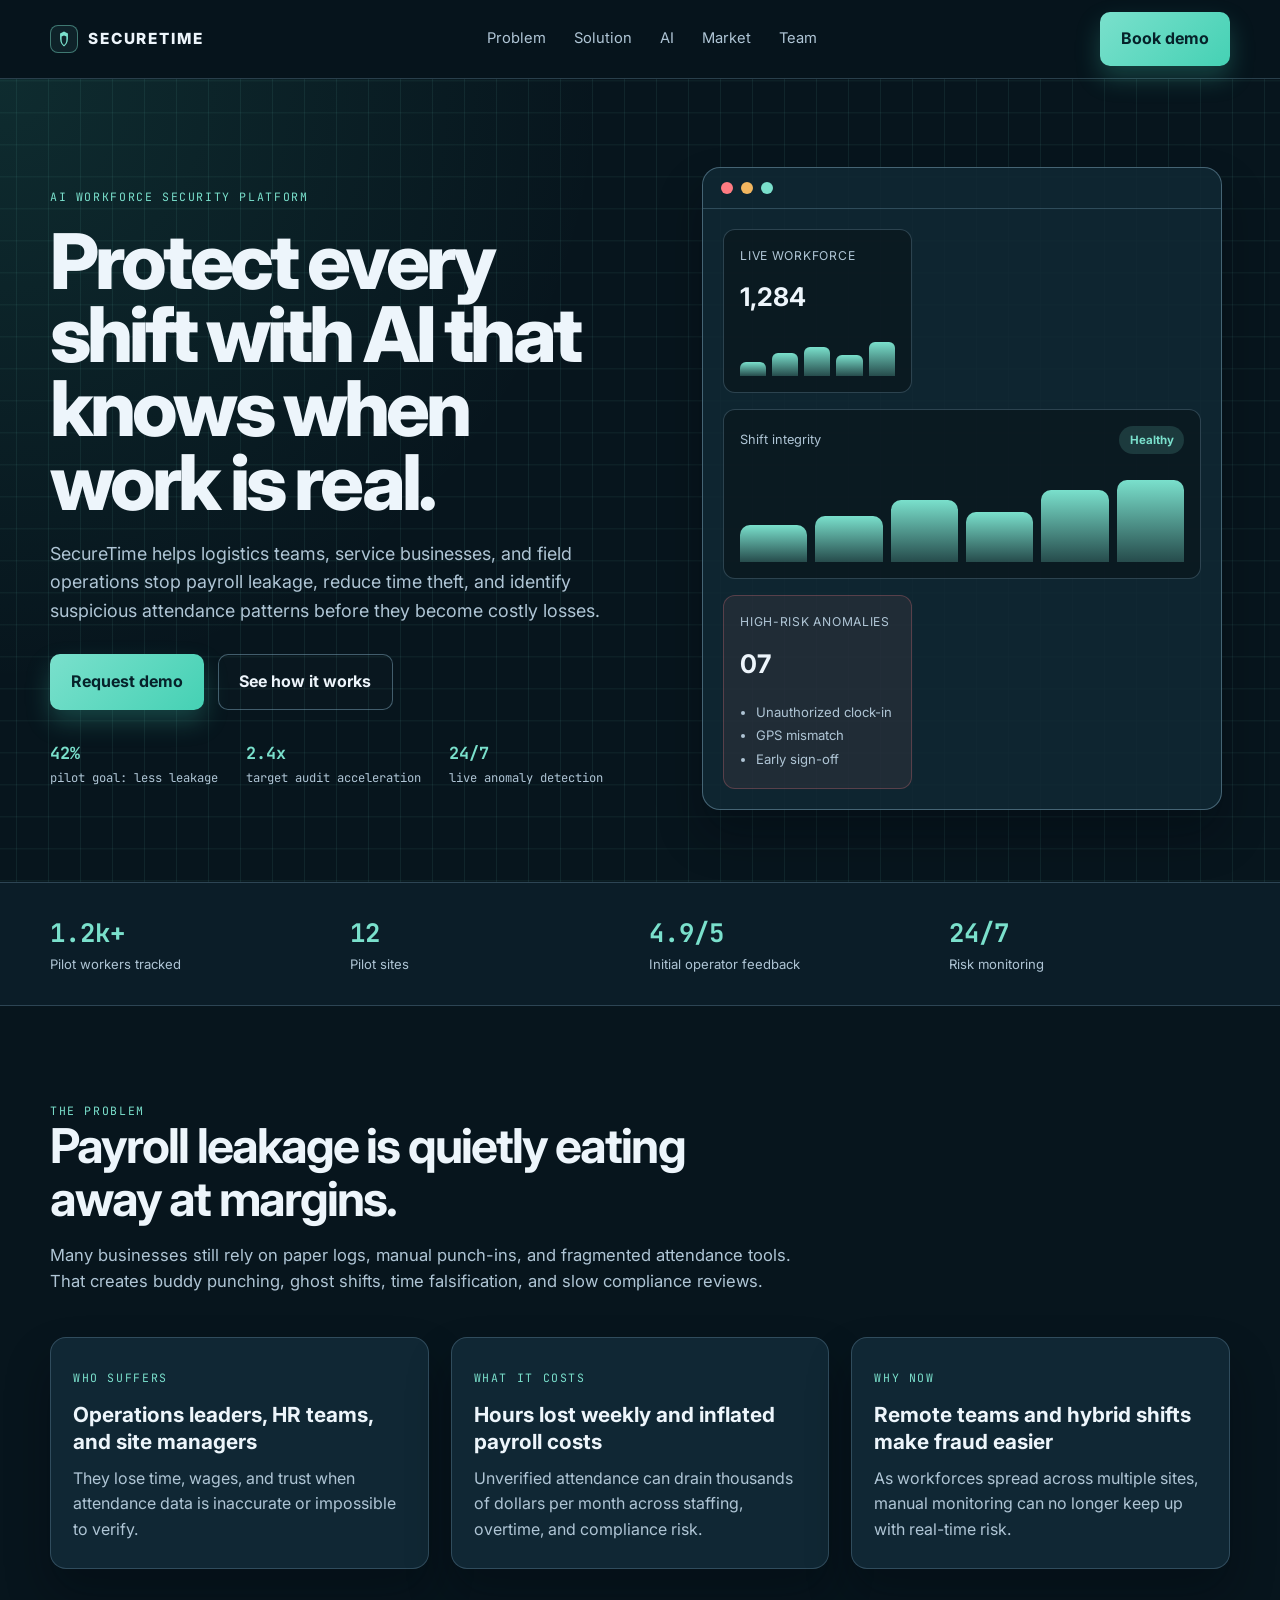
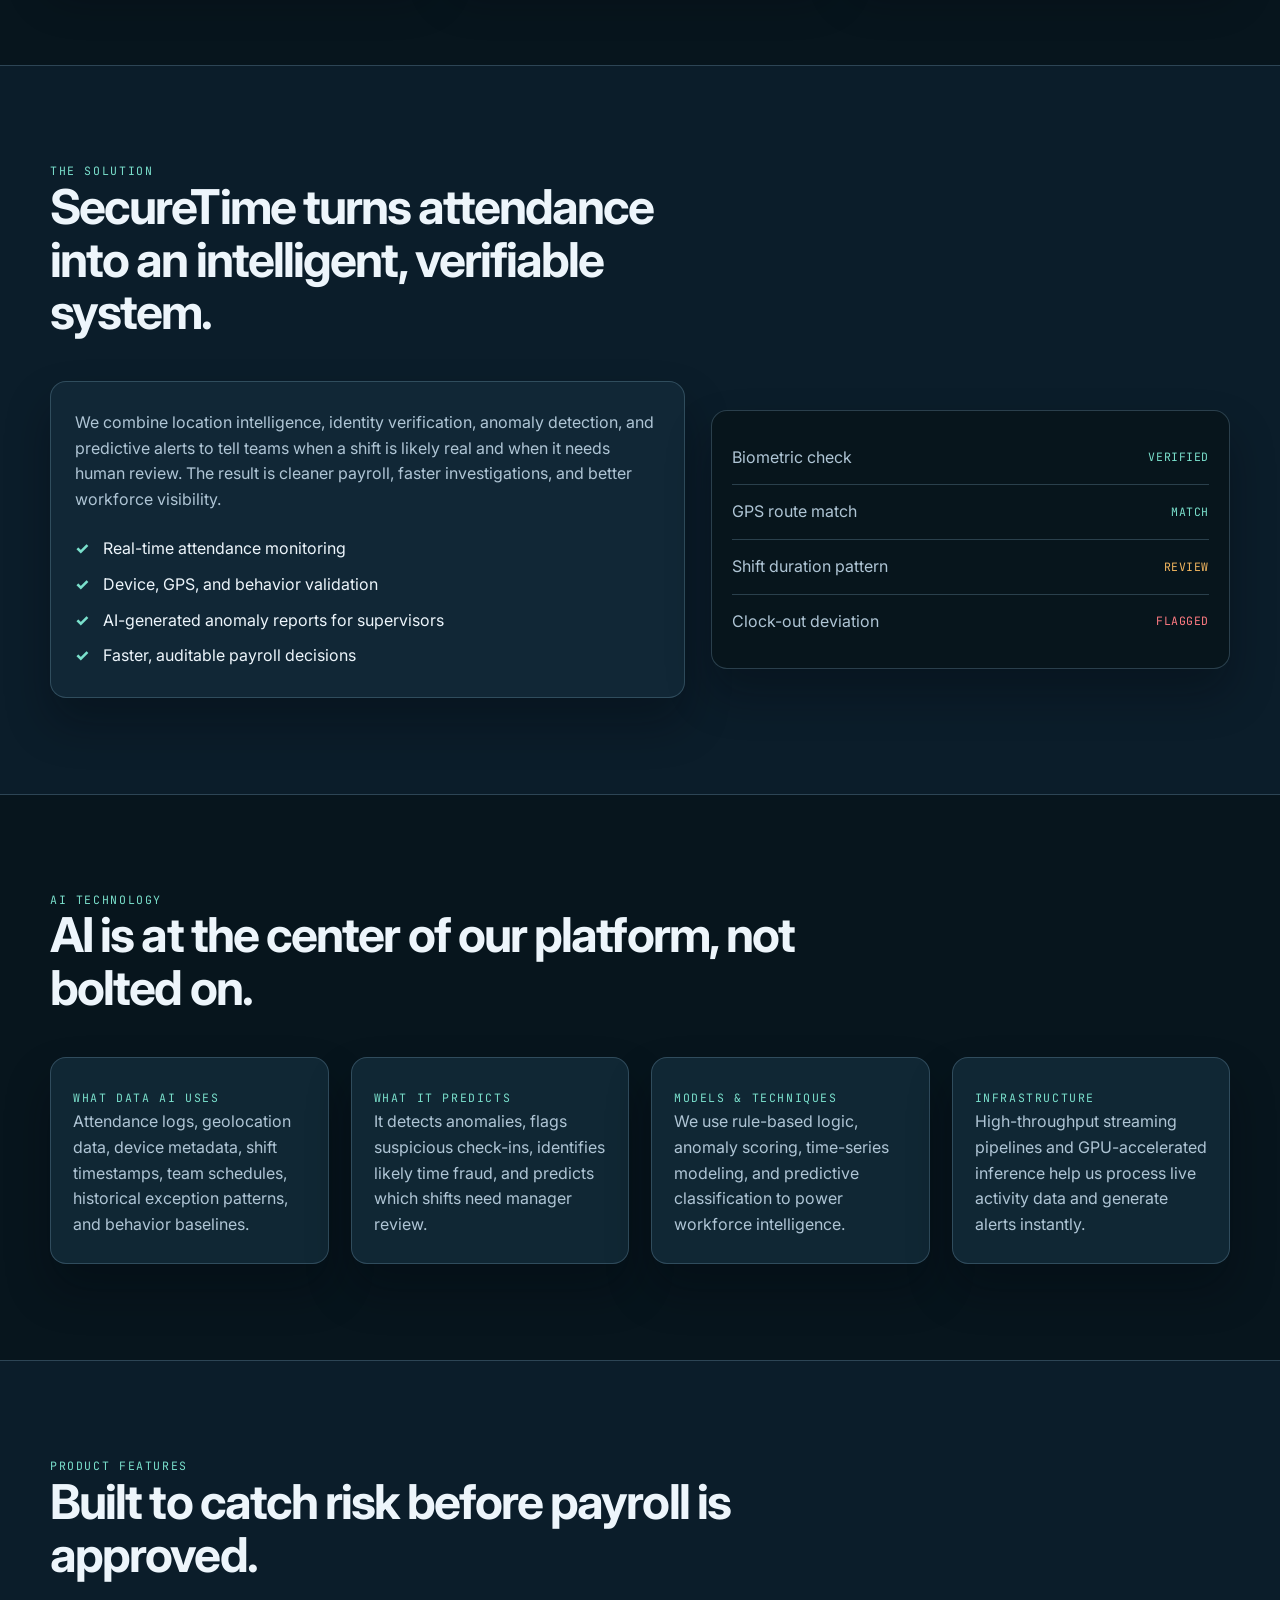
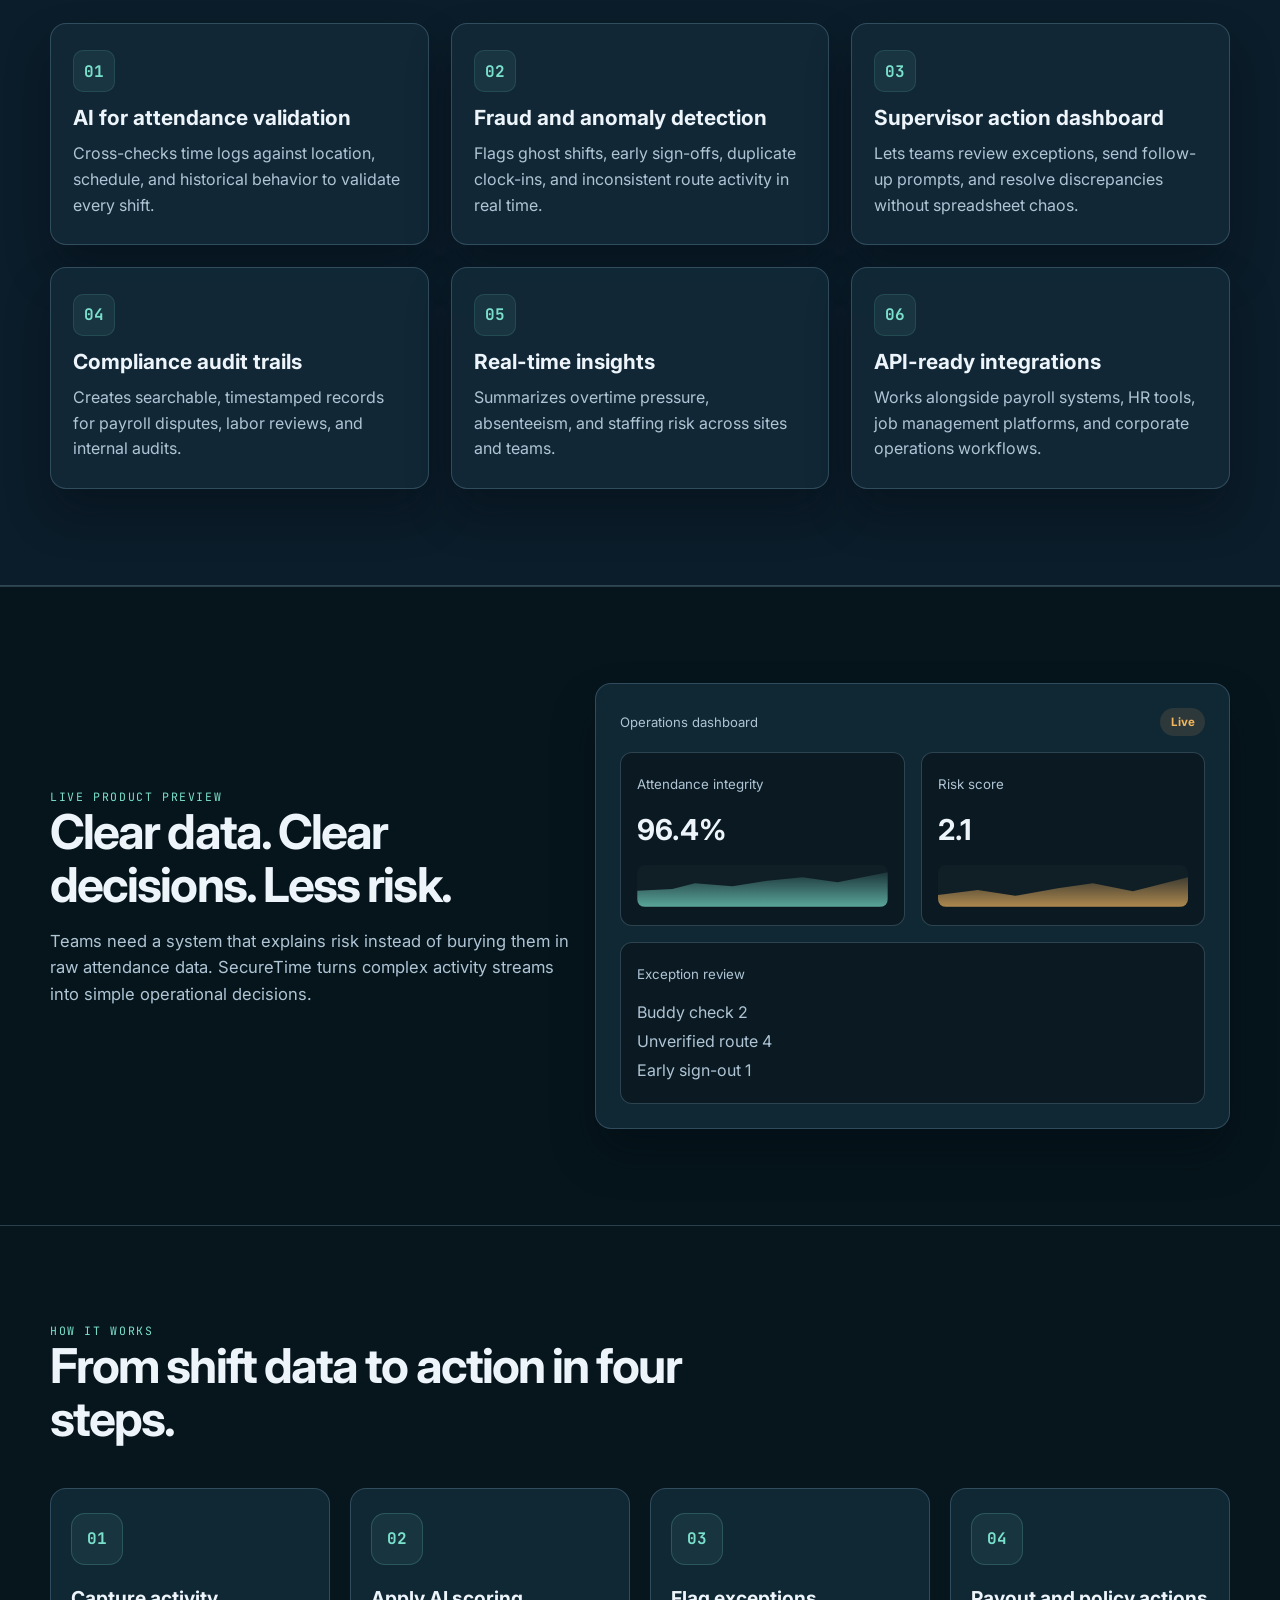
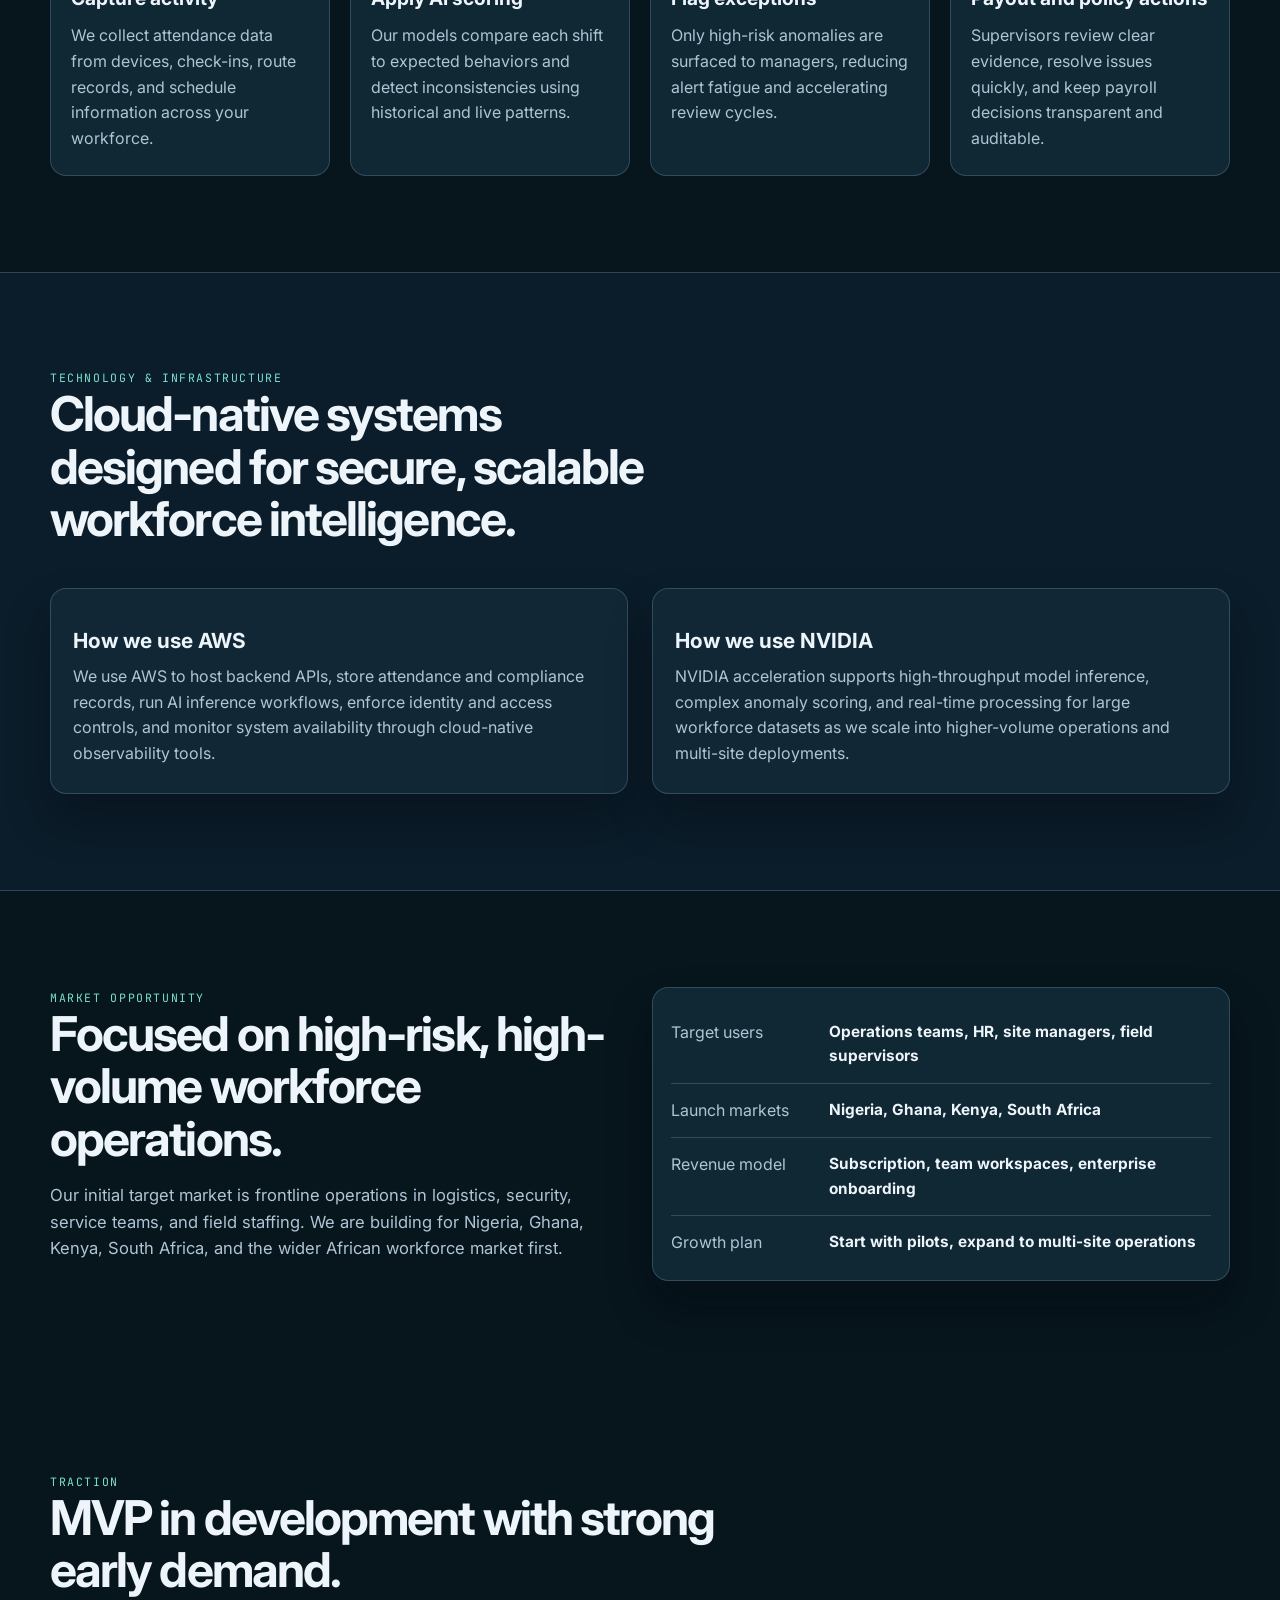
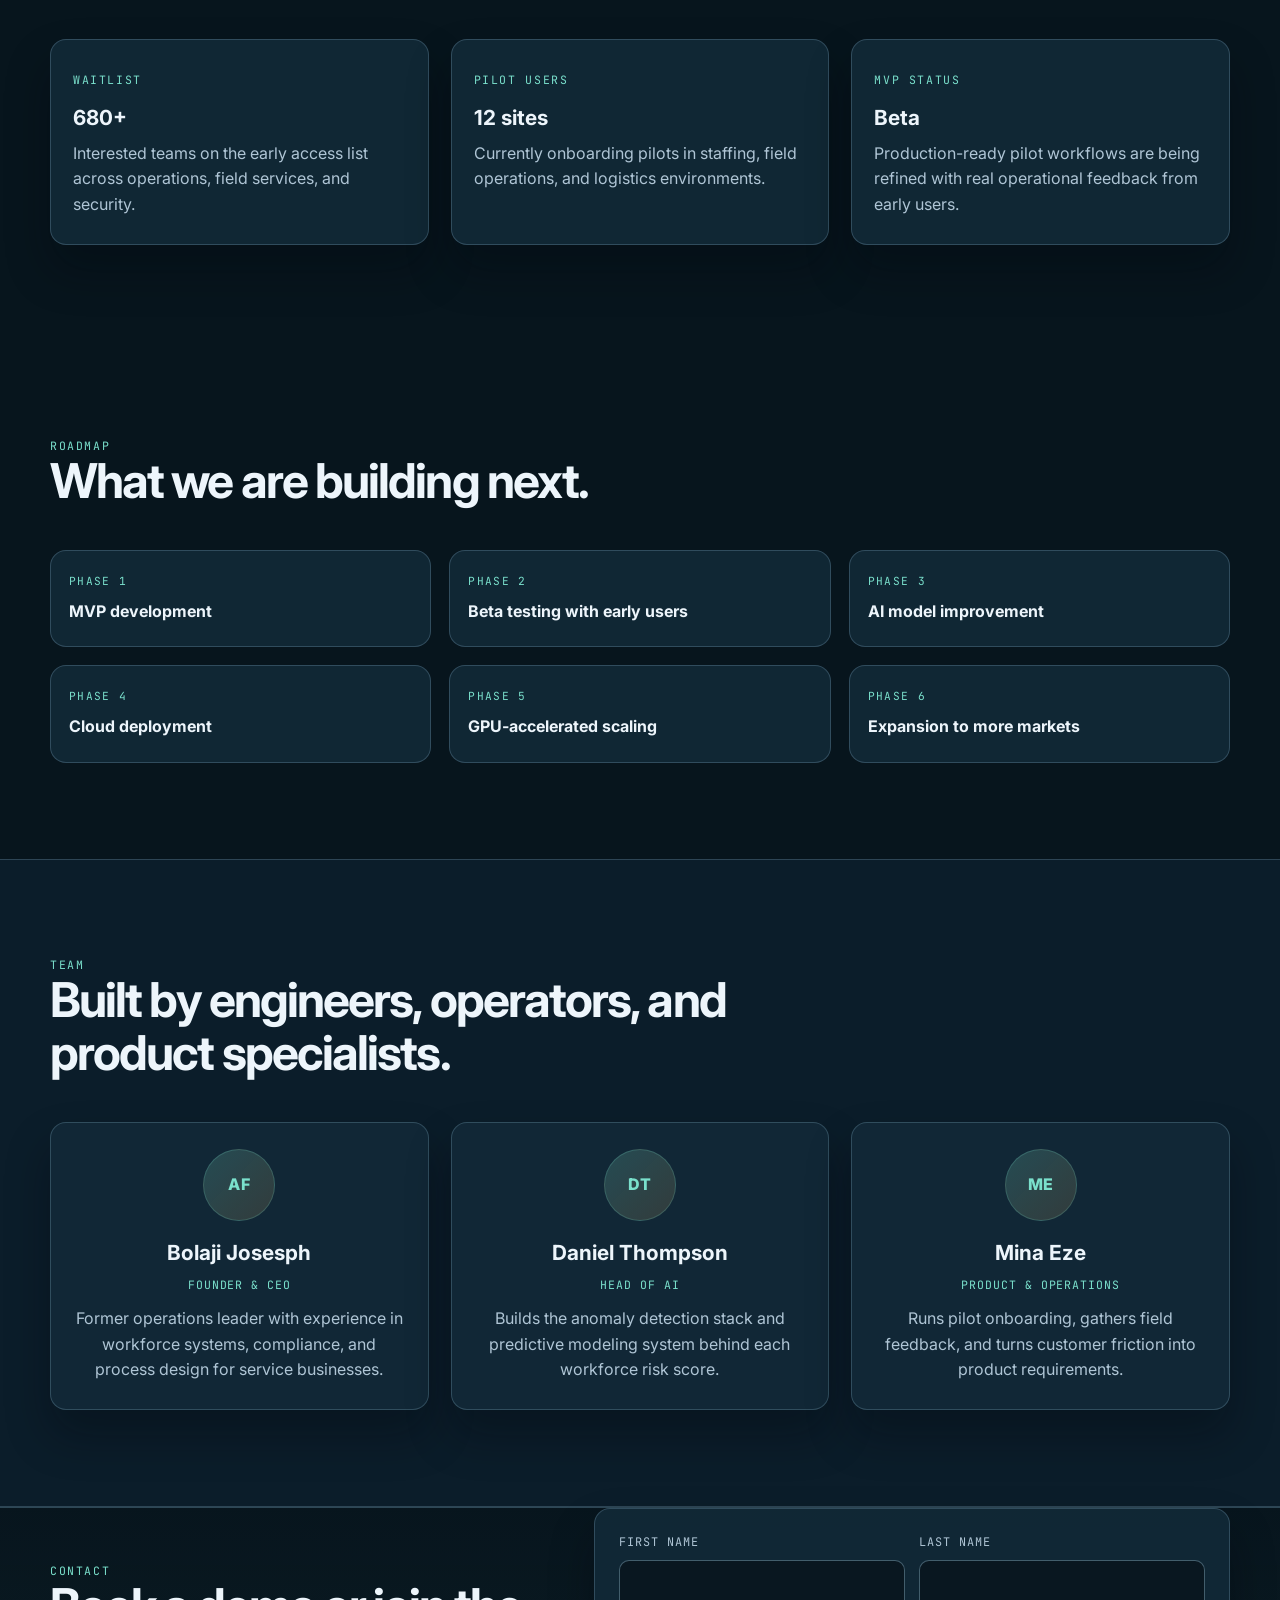
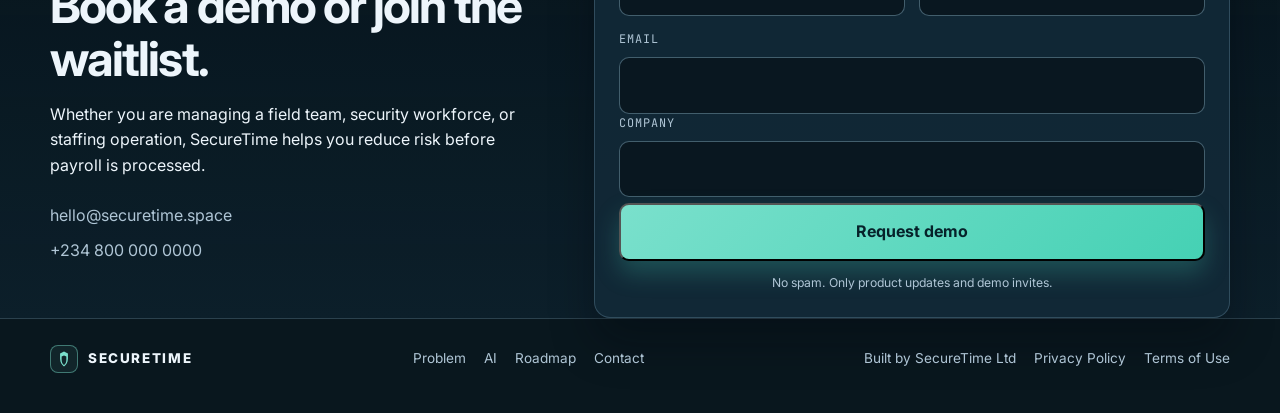
==== index.html @ ebac109a "ceo name" ====
<!DOCTYPE html>
<html lang="en">
<head>
  <meta charset="UTF-8">
  <meta name="viewport" content="width=device-width, initial-scale=1.0">
  <meta name="description" content="SecureTime is an AI-powered workforce intelligence platform that detects time theft, reduces payroll leakage, and helps teams monitor real-time attendance and site access.">
  <title>SecureTime | AI Workforce Intelligence</title>
  <link rel="preconnect" href="https://fonts.googleapis.com">
  <link rel="preconnect" href="https://fonts.gstatic.com" crossorigin>
  <link href="https://fonts.googleapis.com/css2?family=Inter:wght@400;500;600;700;800;900&family=JetBrains+Mono:wght@400;500;600;700&display=swap" rel="stylesheet">
  <link rel="stylesheet" href="style.css">
</head>
<body>
  <header class="site-header">
    <nav class="wrap nav-bar">
      <a href="#top" class="brand" aria-label="SecureTime home">
        <span class="brand-mark">
          <svg viewBox="0 0 32 32" aria-hidden="true"><path d="M16 2.5L23 6v9.5c0 7.2-4.1 11.5-7 13.8-2.9-2.3-7-6.6-7-13.8V6l7-3.5zm0 7.1l-4.2 2.1v5.9c0 4.4 2.3 7.6 4.2 9.2 1.9-1.6 4.2-4.8 4.2-9.2V11.7L16 9.6z" fill="currentColor"/></svg>
        </span>
        <span>SECURETIME</span>
      </a>

      <div class="nav-links">
        <a href="#problem">Problem</a>
        <a href="#solution">Solution</a>
        <a href="#ai">AI</a>
        <a href="#market">Market</a>
        <a href="#team">Team</a>
      </div>

      <a class="nav-cta" href="#contact">Book demo</a>
    </nav>
  </header>

  <main id="top">
    <section class="hero blueprint-bg">
      <div class="wrap hero-grid">
        <div>
          <div class="eyebrow">AI workforce security platform</div>
          <h1>Protect every shift with AI that knows when work is real.</h1>
          <p class="hero-sub">
            SecureTime helps logistics teams, service businesses, and field operations stop payroll leakage,
            reduce time theft, and identify suspicious attendance patterns before they become costly losses.
          </p>

          <div class="hero-actions">
            <a class="btn btn-primary" href="#contact">Request demo</a>
            <a class="btn btn-secondary" href="#solution">See how it works</a>
          </div>

          <div class="hero-metrics">
            <div><strong>42%</strong><span>pilot goal: less leakage</span></div>
            <div><strong>2.4x</strong><span>target audit acceleration</span></div>
            <div><strong>24/7</strong><span>live anomaly detection</span></div>
          </div>
        </div>

        <div class="hero-visual" aria-label="SecureTime dashboard preview">
          <div class="dashboard-window">
            <div class="window-topbar">
              <span></span>
              <span></span>
              <span></span>
            </div>

            <div class="dashboard-body">
              <div class="panel panel-small">
                <p>Live workforce</p>
                <h3>1,284</h3>
                <div class="mini-bars"><span></span><span></span><span></span><span></span><span></span></div>
              </div>

              <div class="panel panel-wide">
                <div class="panel-header">
                  <span>Shift integrity</span>
                  <span class="pill success">Healthy</span>
                </div>
                <div class="line-chart">
                  <span class="bar a"></span>
                  <span class="bar b"></span>
                  <span class="bar c"></span>
                  <span class="bar d"></span>
                  <span class="bar e"></span>
                  <span class="bar f"></span>
                </div>
              </div>

              <div class="panel warning-panel">
                <p>High-risk anomalies</p>
                <h3>07</h3>
                <ul>
                  <li>Unauthorized clock-in</li>
                  <li>GPS mismatch</li>
                  <li>Early sign-off</li>
                </ul>
              </div>
            </div>
          </div>
        </div>
      </div>
    </section>

    <div class="stats-bar">
      <div class="wrap stats-grid">
        <div>
          <div class="stat-number">1.2k+</div>
          <div class="stat-label">Pilot workers tracked</div>
        </div>
        <div>
          <div class="stat-number">12</div>
          <div class="stat-label">Pilot sites</div>
        </div>
        <div>
          <div class="stat-number">4.9/5</div>
          <div class="stat-label">Initial operator feedback</div>
        </div>
        <div>
          <div class="stat-number">24/7</div>
          <div class="stat-label">Risk monitoring</div>
        </div>
      </div>
    </div>

    <section id="problem" class="section">
      <div class="wrap">
        <div class="section-head">
          <div class="section-eyebrow">The problem</div>
          <h2>Payroll leakage is quietly eating away at margins.</h2>
          <p class="section-sub">
            Many businesses still rely on paper logs, manual punch-ins, and fragmented attendance tools.
            That creates buddy punching, ghost shifts, time falsification, and slow compliance reviews.
          </p>
        </div>

        <div class="problem-grid">
          <div class="info-card">
            <span class="card-kicker">Who suffers</span>
            <h3>Operations leaders, HR teams, and site managers</h3>
            <p>They lose time, wages, and trust when attendance data is inaccurate or impossible to verify.</p>
          </div>
          <div class="info-card">
            <span class="card-kicker">What it costs</span>
            <h3>Hours lost weekly and inflated payroll costs</h3>
            <p>Unverified attendance can drain thousands of dollars per month across staffing, overtime, and compliance risk.</p>
          </div>
          <div class="info-card">
            <span class="card-kicker">Why now</span>
            <h3>Remote teams and hybrid shifts make fraud easier</h3>
            <p>As workforces spread across multiple sites, manual monitoring can no longer keep up with real-time risk.</p>
          </div>
        </div>
      </div>
    </section>

    <section id="solution" class="section alt-section">
      <div class="wrap">
        <div class="section-head narrow">
          <div class="section-eyebrow">The solution</div>
          <h2>SecureTime turns attendance into an intelligent, verifiable system.</h2>
        </div>

        <div class="solution-grid">
          <div class="solution-copy">
            <p>
              We combine location intelligence, identity verification, anomaly detection, and predictive alerts to tell teams
              when a shift is likely real and when it needs human review. The result is cleaner payroll, faster investigations,
              and better workforce visibility.
            </p>
            <ul class="check-list">
              <li>Real-time attendance monitoring</li>
              <li>Device, GPS, and behavior validation</li>
              <li>AI-generated anomaly reports for supervisors</li>
              <li>Faster, auditable payroll decisions</li>
            </ul>
          </div>

          <div class="stack-card">
            <div class="stack-row">
              <span>Biometric check</span>
              <span class="status good">Verified</span>
            </div>
            <div class="stack-row">
              <span>GPS route match</span>
              <span class="status good">Match</span>
            </div>
            <div class="stack-row">
              <span>Shift duration pattern</span>
              <span class="status warn">Review</span>
            </div>
            <div class="stack-row">
              <span>Clock-out deviation</span>
              <span class="status alert">Flagged</span>
            </div>
          </div>
        </div>
      </div>
    </section>

    <section id="ai" class="section">
      <div class="wrap">
        <div class="section-head">
          <div class="section-eyebrow">AI technology</div>
          <h2>AI is at the center of our platform, not bolted on.</h2>
        </div>

        <div class="ai-grid">
          <div class="ai-card">
            <span class="card-kicker">What data AI uses</span>
            <p>Attendance logs, geolocation data, device metadata, shift timestamps, team schedules, historical exception patterns, and behavior baselines.</p>
          </div>
          <div class="ai-card">
            <span class="card-kicker">What it predicts</span>
            <p>It detects anomalies, flags suspicious check-ins, identifies likely time fraud, and predicts which shifts need manager review.</p>
          </div>
          <div class="ai-card">
            <span class="card-kicker">Models &amp; techniques</span>
            <p>We use rule-based logic, anomaly scoring, time-series modeling, and predictive classification to power workforce intelligence.</p>
          </div>
          <div class="ai-card">
            <span class="card-kicker">Infrastructure</span>
            <p>High-throughput streaming pipelines and GPU-accelerated inference help us process live activity data and generate alerts instantly.</p>
          </div>
        </div>
      </div>
    </section>

    <section id="features" class="section alt-section">
      <div class="wrap">
        <div class="section-head">
          <div class="section-eyebrow">Product features</div>
          <h2>Built to catch risk before payroll is approved.</h2>
        </div>

        <div class="features-grid">
          <article class="feature-card">
            <div class="feature-icon">01</div>
            <h3>AI for attendance validation</h3>
            <p>Cross-checks time logs against location, schedule, and historical behavior to validate every shift.</p>
          </article>
          <article class="feature-card">
            <div class="feature-icon">02</div>
            <h3>Fraud and anomaly detection</h3>
            <p>Flags ghost shifts, early sign-offs, duplicate clock-ins, and inconsistent route activity in real time.</p>
          </article>
          <article class="feature-card">
            <div class="feature-icon">03</div>
            <h3>Supervisor action dashboard</h3>
            <p>Lets teams review exceptions, send follow-up prompts, and resolve discrepancies without spreadsheet chaos.</p>
          </article>
          <article class="feature-card">
            <div class="feature-icon">04</div>
            <h3>Compliance audit trails</h3>
            <p>Creates searchable, timestamped records for payroll disputes, labor reviews, and internal audits.</p>
          </article>
          <article class="feature-card">
            <div class="feature-icon">05</div>
            <h3>Real-time insights</h3>
            <p>Summarizes overtime pressure, absenteeism, and staffing risk across sites and teams.</p>
          </article>
          <article class="feature-card">
            <div class="feature-icon">06</div>
            <h3>API-ready integrations</h3>
            <p>Works alongside payroll systems, HR tools, job management platforms, and corporate operations workflows.</p>
          </article>
        </div>
      </div>
    </section>

    <section class="section showcase-section">
      <div class="wrap showcase-grid">
        <div>
          <div class="section-eyebrow">Live product preview</div>
          <h2>Clear data. Clear decisions. Less risk.</h2>
          <p class="section-sub">
            Teams need a system that explains risk instead of burying them in raw attendance data.
            SecureTime turns complex activity streams into simple operational decisions.
          </p>
        </div>

        <div class="showcase-panel">
          <div class="showcase-head">
            <span>Operations dashboard</span>
            <span class="pill neutral">Live</span>
          </div>
          <div class="chart-grid">
            <div class="chart-box">
              <small>Attendance integrity</small>
              <strong>96.4%</strong>
              <div class="sparkline spark-a"><span></span></div>
            </div>
            <div class="chart-box">
              <small>Risk score</small>
              <strong>2.1</strong>
              <div class="sparkline spark-b"><span></span></div>
            </div>
            <div class="chart-box large-box">
              <small>Exception review</small>
              <ul>
                <li>Buddy check 2</li>
                <li>Unverified route 4</li>
                <li>Early sign-out 1</li>
              </ul>
            </div>
          </div>
        </div>
      </div>
    </section>

    <section class="section process-section">
      <div class="wrap">
        <div class="section-head">
          <div class="section-eyebrow">How it works</div>
          <h2>From shift data to action in four steps.</h2>
        </div>

        <div class="steps-grid">
          <div class="step-card">
            <div class="step-index">01</div>
            <h3>Capture activity</h3>
            <p>We collect attendance data from devices, check-ins, route records, and schedule information across your workforce.</p>
          </div>
          <div class="step-card">
            <div class="step-index">02</div>
            <h3>Apply AI scoring</h3>
            <p>Our models compare each shift to expected behaviors and detect inconsistencies using historical and live patterns.</p>
          </div>
          <div class="step-card">
            <div class="step-index">03</div>
            <h3>Flag exceptions</h3>
            <p>Only high-risk anomalies are surfaced to managers, reducing alert fatigue and accelerating review cycles.</p>
          </div>
          <div class="step-card">
            <div class="step-index">04</div>
            <h3>Payout and policy actions</h3>
            <p>Supervisors review clear evidence, resolve issues quickly, and keep payroll decisions transparent and auditable.</p>
          </div>
        </div>
      </div>
    </section>

    <section id="infra" class="section alt-section">
      <div class="wrap">
        <div class="section-head narrow">
          <div class="section-eyebrow">Technology &amp; infrastructure</div>
          <h2>Cloud-native systems designed for secure, scalable workforce intelligence.</h2>
        </div>

        <div class="infra-grid">
          <div class="infra-card">
            <h3>How we use AWS</h3>
            <p>
              We use AWS to host backend APIs, store attendance and compliance records, run AI inference workflows,
              enforce identity and access controls, and monitor system availability through cloud-native observability tools.
            </p>
          </div>
          <div class="infra-card">
            <h3>How we use NVIDIA</h3>
            <p>
              NVIDIA acceleration supports high-throughput model inference, complex anomaly scoring, and real-time processing
              for large workforce datasets as we scale into higher-volume operations and multi-site deployments.
            </p>
          </div>
        </div>
      </div>
    </section>

    <section id="market" class="section">
      <div class="wrap market-grid">
        <div>
          <div class="section-eyebrow">Market opportunity</div>
          <h2>Focused on high-risk, high-volume workforce operations.</h2>
          <p class="section-sub">
            Our initial target market is frontline operations in logistics, security, service teams, and field staffing.
            We are building for Nigeria, Ghana, Kenya, South Africa, and the wider African workforce market first.
          </p>
        </div>

        <div class="market-panel">
          <div class="market-row"><span>Target users</span><strong>Operations teams, HR, site managers, field supervisors</strong></div>
          <div class="market-row"><span>Launch markets</span><strong>Nigeria, Ghana, Kenya, South Africa</strong></div>
          <div class="market-row"><span>Revenue model</span><strong>Subscription, team workspaces, enterprise onboarding</strong></div>
          <div class="market-row"><span>Growth plan</span><strong>Start with pilots, expand to multi-site operations</strong></div>
        </div>
      </div>
    </section>

    <section id="traction" class="section traction-section">
      <div class="wrap">
        <div class="section-head">
          <div class="section-eyebrow">Traction</div>
          <h2>MVP in development with strong early demand.</h2>
        </div>

        <div class="traction-grid">
          <div class="traction-card">
            <span class="card-kicker">Waitlist</span>
            <h3>680+</h3>
            <p>Interested teams on the early access list across operations, field services, and security.</p>
          </div>
          <div class="traction-card">
            <span class="card-kicker">Pilot users</span>
            <h3>12 sites</h3>
            <p>Currently onboarding pilots in staffing, field operations, and logistics environments.</p>
          </div>
          <div class="traction-card">
            <span class="card-kicker">MVP status</span>
            <h3>Beta</h3>
            <p>Production-ready pilot workflows are being refined with real operational feedback from early users.</p>
          </div>
        </div>
      </div>
    </section>

    <section id="roadmap" class="section">
      <div class="wrap">
        <div class="section-head">
          <div class="section-eyebrow">Roadmap</div>
          <h2>What we are building next.</h2>
        </div>

        <div class="roadmap">
          <div class="roadmap-item">
            <span>Phase 1</span>
            <strong>MVP development</strong>
          </div>
          <div class="roadmap-item">
            <span>Phase 2</span>
            <strong>Beta testing with early users</strong>
          </div>
          <div class="roadmap-item">
            <span>Phase 3</span>
            <strong>AI model improvement</strong>
          </div>
          <div class="roadmap-item">
            <span>Phase 4</span>
            <strong>Cloud deployment</strong>
          </div>
          <div class="roadmap-item">
            <span>Phase 5</span>
            <strong>GPU-accelerated scaling</strong>
          </div>
          <div class="roadmap-item">
            <span>Phase 6</span>
            <strong>Expansion to more markets</strong>
          </div>
        </div>
      </div>
    </section>

    <section id="team" class="section alt-section">
      <div class="wrap">
        <div class="section-head">
          <div class="section-eyebrow">Team</div>
          <h2>Built by engineers, operators, and product specialists.</h2>
        </div>

        <div class="team-grid">
          <article class="team-card">
            <div class="avatar">AF</div>
            <h3>Bolaji Josesph</h3>
            <span>Founder &amp; CEO</span>
            <p>Former operations leader with experience in workforce systems, compliance, and process design for service businesses.</p>
          </article>
          <article class="team-card">
            <div class="avatar">DT</div>
            <h3>Daniel Thompson</h3>
            <span>Head of AI</span>
            <p>Builds the anomaly detection stack and predictive modeling system behind each workforce risk score.</p>
          </article>
          <article class="team-card">
            <div class="avatar">ME</div>
            <h3>Mina Eze</h3>
            <span>Product &amp; Operations</span>
            <p>Runs pilot onboarding, gathers field feedback, and turns customer friction into product requirements.</p>
          </article>
        </div>
      </div>
    </section>

    <section id="contact" class="cta-section">
      <div class="wrap cta-grid">
        <div class="cta-copy">
          <div class="section-eyebrow">Contact</div>
          <h2>Book a demo or join the waitlist.</h2>
          <p>
            Whether you are managing a field team, security workforce, or staffing operation, SecureTime helps you reduce risk before payroll is processed.
          </p>
          <div class="contact-list">
            <a href="mailto:hello@securetime.space">hello@securetime.space</a>
            <span>+234 800 000 0000</span>
          </div>
        </div>

        <form class="contact-form" action="#" method="post">
          <div class="form-row">
            <div class="field">
              <label for="first-name">First name</label>
              <input id="first-name" type="text" name="first-name" required>
            </div>
            <div class="field">
              <label for="last-name">Last name</label>
              <input id="last-name" type="text" name="last-name" required>
            </div>
          </div>

          <div class="field">
            <label for="email">Email</label>
            <input id="email" type="email" name="email" required>
          </div>

          <div class="field">
            <label for="company">Company</label>
            <input id="company" type="text" name="company" required>
          </div>

          <button class="btn btn-primary full-width" type="submit">Request demo</button>
          <div class="form-note">No spam. Only product updates and demo invites.</div>
        </form>
      </div>
    </section>
  </main>

  <footer class="site-footer">
    <div class="wrap footer-grid">
      <div class="brand footer-brand">
        <span class="brand-mark">
          <svg viewBox="0 0 32 32" aria-hidden="true"><path d="M16 2.5L23 6v9.5c0 7.2-4.1 11.5-7 13.8-2.9-2.3-7-6.6-7-13.8V6l7-3.5zm0 7.1l-4.2 2.1v5.9c0 4.4 2.3 7.6 4.2 9.2 1.9-1.6 4.2-4.8 4.2-9.2V11.7L16 9.6z" fill="currentColor"/></svg>
        </span>
        <span>SECURETIME</span>
      </div>

      <div class="footer-links">
        <a href="#problem">Problem</a>
        <a href="#ai">AI</a>
        <a href="#roadmap">Roadmap</a>
        <a href="#contact">Contact</a>
      </div>

      <div class="footer-meta">
        <span>Built by SecureTime Ltd</span>
        <a href="privacy.html">Privacy Policy</a>
        <a href="terms.html">Terms of Use</a>
      </div>
    </div>
  </footer>
</body>
</html>
---- style.css ----
:root {
  --bg: #07151d;
  --bg-soft: #0c1f2a;
  --panel: #122a38;
  --panel-alt: #0d2230;
  --panel-light: #183547;
  --line: rgba(124, 164, 186, 0.3);
  --line-strong: rgba(124, 164, 186, 0.5);
  --text: #edf5fb;
  --muted: #afc5d5;
  --brand: #7ae0cc;
  --brand-strong: #45d1b4;
  --amber: #f2b65f;
  --amber-soft: rgba(242, 182, 95, 0.12);
  --danger: #ff7b82;
  --success: #7ae0cc;
  --shadow: 0 25px 45px rgba(2, 7, 12, 0.32);
  --display: 'Inter', sans-serif;
  --body: 'Inter', sans-serif;
  --mono: 'JetBrains Mono', monospace;
}

* { box-sizing: border-box; }

html { scroll-behavior: smooth; }

body {
  margin: 0;
  background: var(--bg);
  color: var(--text);
  font-family: var(--body);
  line-height: 1.6;
  overflow-x: hidden;
}

img, svg { display: block; max-width: 100%; }
a { color: inherit; text-decoration: none; }
button, input, select { font: inherit; }

:focus-visible {
  outline: 2px solid var(--brand);
  outline-offset: 3px;
}

.wrap {
  width: min(1180px, calc(100% - 32px));
  margin: 0 auto;
}

.site-header {
  position: sticky;
  top: 0;
  z-index: 100;
  background: rgba(7, 21, 29, 0.88);
  backdrop-filter: blur(12px);
  border-bottom: 1px solid var(--line);
}

.nav-bar {
  min-height: 78px;
  display: flex;
  align-items: center;
  justify-content: space-between;
  gap: 24px;
}

.brand {
  display: inline-flex;
  align-items: center;
  gap: 10px;
  font-size: 0.96rem;
  font-weight: 800;
  letter-spacing: 0.12em;
}

.brand-mark {
  width: 28px;
  height: 28px;
  display: inline-flex;
  align-items: center;
  justify-content: center;
  color: var(--brand);
  border: 1px solid rgba(122, 224, 204, 0.45);
  border-radius: 8px;
  background: rgba(122, 224, 204, 0.07);
}

.brand-mark svg {
  width: 18px;
  height: 18px;
}

.nav-links {
  display: flex;
  align-items: center;
  gap: 28px;
  color: var(--muted);
  font-size: 0.92rem;
}

.nav-links a {
  transition: color 0.2s ease;
}

.nav-links a:hover,
.nav-links a:focus-visible {
  color: var(--brand);
}

.nav-cta,
.btn {
  display: inline-flex;
  align-items: center;
  justify-content: center;
  padding: 0.9rem 1.3rem;
  border-radius: 10px;
  font-weight: 700;
  transition: transform 0.2s ease, box-shadow 0.2s ease, border-color 0.2s ease;
}

.nav-cta,
.btn-primary {
  background: linear-gradient(135deg, var(--brand), var(--brand-strong));
  color: #06222a;
  box-shadow: 0 12px 24px rgba(69, 209, 180, 0.25);
}

.btn-secondary {
  border: 1px solid var(--line-strong);
  background: rgba(255, 255, 255, 0.01);
  color: var(--text);
}

.nav-cta:hover,
.nav-cta:focus-visible,
.btn:hover,
.btn:focus-visible {
  transform: translateY(-2px);
}

.hero {
  position: relative;
  padding: 88px 0 72px;
  overflow: hidden;
}

.blueprint-bg {
  background-image:
    linear-gradient(rgba(122, 224, 204, 0.08) 1px, transparent 1px),
    linear-gradient(90deg, rgba(122, 224, 204, 0.08) 1px, transparent 1px);
  background-size: 32px 32px;
  background-position: center center;
}

.blueprint-bg::before {
  content: "";
  position: absolute;
  inset: 0;
  background: radial-gradient(circle at top left, rgba(69, 209, 180, 0.12), transparent 40%);
}

.hero-grid {
  position: relative;
  z-index: 1;
  display: grid;
  grid-template-columns: 1.05fr 0.95fr;
  gap: 52px;
  align-items: center;
}

.eyebrow,
.section-eyebrow,
.card-kicker {
  font-family: var(--mono);
  font-size: 0.72rem;
  text-transform: uppercase;
  letter-spacing: 0.14em;
  color: var(--brand);
}

.eyebrow {
  margin-bottom: 18px;
}

h1 {
  margin: 0 0 20px;
  font-family: var(--display);
  font-weight: 800;
  font-size: clamp(2.9rem, 6vw, 5rem);
  line-height: 0.96;
  letter-spacing: -0.05em;
  max-width: 560px;
}

.hero-sub {
  max-width: 560px;
  margin: 0 0 28px;
  color: var(--muted);
  font-size: 1.12rem;
}

.hero-actions {
  display: flex;
  flex-wrap: wrap;
  gap: 14px;
  margin-bottom: 30px;
}

.hero-metrics {
  display: flex;
  flex-wrap: wrap;
  gap: 28px;
}

.hero-metrics div {
  display: flex;
  flex-direction: column;
  gap: 2px;
  font-family: var(--mono);
  color: var(--muted);
  font-size: 0.76rem;
}

.hero-metrics strong {
  font-size: 1.05rem;
  color: var(--brand);
}

.hero-visual {
  display: flex;
  align-items: center;
  justify-content: center;
}

.dashboard-window {
  width: min(100%, 520px);
  background: rgba(17, 40, 52, 0.88);
  border: 1px solid var(--line-strong);
  border-radius: 18px;
  box-shadow: var(--shadow);
}

.window-topbar {
  display: flex;
  gap: 8px;
  padding: 14px 18px;
  border-bottom: 1px solid var(--line);
}

.window-topbar span {
  width: 12px;
  height: 12px;
  border-radius: 50%;
  background: rgba(255, 255, 255, 0.17);
}

.window-topbar span:nth-child(1) { background: #ff7b82; }
.window-topbar span:nth-child(2) { background: #f2b65f; }
.window-topbar span:nth-child(3) { background: var(--brand); }

.dashboard-body {
  display: grid;
  grid-template-columns: 1fr 1.45fr;
  gap: 16px;
  padding: 20px;
}

.panel {
  background: rgba(10, 24, 31, 0.8);
  border: 1px solid var(--line);
  border-radius: 12px;
  padding: 16px;
}

.panel-small {
  min-height: 126px;
}

.panel-small p,
.warning-panel p {
  margin: 0 0 12px;
  color: var(--muted);
  font-size: 0.76rem;
  letter-spacing: 0.06em;
  text-transform: uppercase;
}

.panel-small h3,
.warning-panel h3 {
  margin: 0 0 16px;
  font-size: clamp(1.5rem, 2vw, 2.3rem);
}

.mini-bars {
  display: flex;
  align-items: end;
  gap: 6px;
  height: 42px;
}

.mini-bars span {
  display: block;
  flex: 1;
  border-radius: 6px 6px 0 0;
  background: linear-gradient(180deg, var(--brand), rgba(122, 224, 204, 0.25));
}

.mini-bars span:nth-child(1) { height: 35%; }
.mini-bars span:nth-child(2) { height: 55%; }
.mini-bars span:nth-child(3) { height: 70%; }
.mini-bars span:nth-child(4) { height: 50%; }
.mini-bars span:nth-child(5) { height: 82%; }

.panel-wide {
  grid-column: 1 / -1;
}

.panel-header {
  display: flex;
  justify-content: space-between;
  align-items: center;
  gap: 12px;
  margin-bottom: 18px;
  font-size: 0.8rem;
  color: var(--muted);
}

.pill {
  display: inline-flex;
  align-items: center;
  justify-content: center;
  border-radius: 999px;
  font-size: 0.72rem;
  padding: 0.3rem 0.65rem;
  font-weight: 700;
}

.pill.success {
  background: rgba(122, 224, 204, 0.16);
  color: var(--success);
}

.pill.neutral {
  background: rgba(242, 182, 95, 0.12);
  color: var(--amber);
}

.line-chart {
  display: flex;
  align-items: end;
  justify-content: space-between;
  gap: 8px;
  height: 90px;
  padding-top: 8px;
}

.line-chart .bar {
  display: block;
  flex: 1;
  border-radius: 10px 10px 0 0;
  background: linear-gradient(180deg, var(--brand), rgba(122, 224, 204, 0.25));
}

.line-chart .bar.a { height: 46%; }
.line-chart .bar.b { height: 56%; }
.line-chart .bar.c { height: 76%; }
.line-chart .bar.d { height: 62%; }
.line-chart .bar.e { height: 88%; }
.line-chart .bar.f { height: 100%; }

.warning-panel {
  background: rgba(255, 123, 130, 0.08);
  border-color: rgba(255, 123, 130, 0.25);
}

.warning-panel ul {
  margin: 0;
  padding-left: 1rem;
  color: var(--muted);
  font-size: 0.82rem;
  line-height: 1.8;
}

.stats-bar {
  border-top: 1px solid var(--line);
  border-bottom: 1px solid var(--line);
  background: rgba(12, 31, 42, 0.9);
}

.stats-grid {
  display: grid;
  grid-template-columns: repeat(4, 1fr);
  gap: 18px;
  padding: 30px 0;
}

.stat-number {
  font-family: var(--mono);
  font-size: clamp(1.4rem, 2vw, 2rem);
  color: var(--brand);
  font-weight: 700;
}

.stat-label { color: var(--muted); font-size: 0.82rem; }

.section {
  padding: 96px 0;
}

.alt-section {
  background: rgba(13, 34, 48, 0.7);
  border-top: 1px solid var(--line);
  border-bottom: 1px solid var(--line);
}

.section-head {
  max-width: 750px;
  margin-bottom: 42px;
}

.section-head.narrow { max-width: 640px; }

h2 {
  margin: 0;
  font-family: var(--display);
  font-size: clamp(2rem, 4vw, 3rem);
  line-height: 1.1;
  letter-spacing: -0.04em;
}

.section-sub {
  color: var(--muted);
  margin-top: 16px;
  font-size: 1.04rem;
}

.problem-grid,
.ai-grid,
.features-grid,
.traction-grid,
.team-grid {
  display: grid;
  gap: 22px;
}

.problem-grid {
  grid-template-columns: repeat(3, minmax(0, 1fr));
}

.info-card,
.ai-card,
.feature-card,
.traction-card,
.team-card,
.infra-card,
.solution-copy,
.stack-card,
.market-panel,
.showcase-panel,
.contact-form {
  background: rgba(18, 42, 56, 0.9);
  border: 1px solid var(--line);
  border-radius: 16px;
  box-shadow: var(--shadow);
}

.info-card,
.ai-card,
.feature-card,
.traction-card,
.team-card,
.infra-card {
  padding: 26px 22px;
}

.info-card h3,
.ai-card h3,
.feature-card h3,
.traction-card h3,
.team-card h3,
.infra-card h3 {
  margin: 12px 0 10px;
  font-size: 1.3rem;
  line-height: 1.3;
}

.info-card p,
.ai-card p,
.feature-card p,
.traction-card p,
.team-card p,
.infra-card p,
.solution-copy p,
.step-card p {
  color: var(--muted);
  margin: 0;
}

.solution-grid {
  display: grid;
  grid-template-columns: 1.1fr 0.9fr;
  gap: 26px;
  align-items: center;
}

.solution-copy {
  padding: 28px 24px;
}

.check-list {
  list-style: none;
  padding: 0;
  margin: 24px 0 0;
  display: grid;
  gap: 10px;
  color: var(--text);
}

.check-list li {
  position: relative;
  padding-left: 28px;
}

.check-list li::before {
  content: "✓";
  position: absolute;
  left: 0;
  color: var(--brand);
  font-weight: 800;
}

.stack-card {
  padding: 20px;
  background: rgba(8, 21, 29, 0.96);
}

.stack-row {
  display: flex;
  align-items: center;
  justify-content: space-between;
  gap: 12px;
  padding: 14px 0;
  border-bottom: 1px solid var(--line);
  color: var(--muted);
}

.stack-row:last-child { border-bottom: none; }

.status {
  font-family: var(--mono);
  font-size: 0.72rem;
  letter-spacing: 0.05em;
  text-transform: uppercase;
}

.status.good { color: var(--success); }
.status.warn { color: var(--amber); }
.status.alert { color: var(--danger); }

.ai-grid {
  grid-template-columns: repeat(4, minmax(0, 1fr));
}

.feature-card {
  min-height: 220px;
}

.feature-icon {
  display: inline-flex;
  width: 42px;
  height: 42px;
  border-radius: 10px;
  background: rgba(122, 224, 204, 0.08);
  border: 1px solid rgba(122, 224, 204, 0.12);
  color: var(--brand);
  align-items: center;
  justify-content: center;
  font-family: var(--mono);
  font-weight: 700;
}

.features-grid {
  grid-template-columns: repeat(3, minmax(0, 1fr));
}

.showcase-section {
  border-top: 1px solid var(--line);
  border-bottom: 1px solid var(--line);
  background: rgba(7, 21, 29, 0.96);
}

.showcase-grid {
  display: grid;
  grid-template-columns: 0.9fr 1.1fr;
  gap: 26px;
  align-items: center;
}

.showcase-panel {
  padding: 24px;
}

.showcase-head {
  display: flex;
  justify-content: space-between;
  align-items: center;
  gap: 12px;
  margin-bottom: 16px;
  color: var(--muted);
  font-size: 0.82rem;
}

.chart-grid {
  display: grid;
  grid-template-columns: repeat(2, minmax(0, 1fr));
  gap: 16px;
}

.chart-box {
  background: rgba(10, 24, 31, 0.8);
  border: 1px solid var(--line);
  border-radius: 12px;
  padding: 18px 16px;
}

.chart-box small,
.large-box ul {
  color: var(--muted);
}

.chart-box strong {
  display: block;
  margin: 10px 0 12px;
  font-size: 1.8rem;
}

.sparkline {
  height: 42px;
  overflow: hidden;
  border-radius: 8px;
  background: rgba(255, 255, 255, 0.02);
  position: relative;
}

.sparkline span {
  position: absolute;
  inset: 0;
}

.spark-a span {
  background: linear-gradient(180deg, rgba(122, 224, 204, 0), rgba(122, 224, 204, 0.7));
  clip-path: polygon(0 62%, 14% 58%, 23% 44%, 38% 51%, 52% 38%, 66% 30%, 80% 42%, 100% 18%, 100% 100%, 0 100%);
}

.spark-b span {
  background: linear-gradient(180deg, rgba(242, 182, 95, 0), rgba(242, 182, 95, 0.7));
  clip-path: polygon(0 72%, 16% 60%, 31% 74%, 48% 56%, 62% 44%, 78% 63%, 100% 30%, 100% 100%, 0 100%);
}

.large-box {
  grid-column: 1 / -1;
}

.large-box ul {
  list-style: none;
  margin: 12px 0 0;
  padding: 0;
  line-height: 1.8;
}

.steps-grid {
  display: grid;
  grid-template-columns: repeat(4, minmax(0, 1fr));
  gap: 20px;
}

.step-card {
  background: rgba(18, 42, 56, 0.9);
  border: 1px solid var(--line);
  border-radius: 16px;
  padding: 24px 20px;
}

.step-index {
  display: inline-flex;
  align-items: center;
  justify-content: center;
  min-width: 52px;
  height: 52px;
  margin-bottom: 18px;
  border-radius: 14px;
  background: rgba(122, 224, 204, 0.08);
  border: 1px solid rgba(122, 224, 204, 0.2);
  color: var(--brand);
  font-family: var(--mono);
  font-weight: 700;
}

.step-card h3 {
  margin: 0 0 10px;
  font-size: 1.2rem;
}

.infra-grid,
.market-grid,
.cta-grid {
  display: grid;
  gap: 24px;
}

.infra-grid {
  grid-template-columns: repeat(2, minmax(0, 1fr));
}

.market-grid {
  grid-template-columns: 1fr 1fr;
  align-items: center;
}

.market-panel {
  padding: 18px 18px 10px;
}

.market-row {
  display: grid;
  grid-template-columns: 140px 1fr;
  gap: 18px;
  padding: 14px 0;
  border-bottom: 1px solid var(--line);
}

.market-row:last-child { border-bottom: none; }

.market-row span {
  color: var(--muted);
}

.market-row strong {
  font-size: 0.96rem;
}

.traction-grid {
  grid-template-columns: repeat(3, minmax(0, 1fr));
}

.roadmap {
  display: grid;
  grid-template-columns: repeat(3, minmax(0, 1fr));
  gap: 18px;
}

.roadmap-item {
  display: flex;
  flex-direction: column;
  gap: 8px;
  padding: 22px 18px;
  background: rgba(18, 42, 56, 0.9);
  border: 1px solid var(--line);
  border-radius: 16px;
}

.roadmap-item span {
  font-family: var(--mono);
  color: var(--brand);
  font-size: 0.7rem;
  letter-spacing: 0.12em;
  text-transform: uppercase;
}

.team-grid {
  grid-template-columns: repeat(3, minmax(0, 1fr));
}

.team-card {
  text-align: center;
}

.avatar {
  width: 72px;
  height: 72px;
  display: grid;
  place-items: center;
  margin: 0 auto 18px;
  border-radius: 50%;
  background: linear-gradient(135deg, rgba(122, 224, 204, 0.2), rgba(242, 182, 95, 0.15));
  border: 1px solid rgba(122, 224, 204, 0.2);
  color: var(--brand);
  font-weight: 800;
  letter-spacing: 0.04em;
}

.team-card span {
  display: block;
  margin-bottom: 12px;
  color: var(--brand);
  font-family: var(--mono);
  font-size: 0.72rem;
  letter-spacing: 0.08em;
  text-transform: uppercase;
}

.cta-section {
  background: linear-gradient(180deg, rgba(7, 21, 29, 0.9), rgba(12, 31, 42, 1));
  border-top: 1px solid var(--line);
}

.cta-grid {
  grid-template-columns: 0.9fr 1.1fr;
  align-items: center;
}

.cta-copy {
  max-width: 500px;
}

.contact-list {
  display: grid;
  gap: 10px;
  margin-top: 24px;
  color: var(--muted);
}

.contact-form {
  padding: 24px;
}

.form-row {
  display: grid;
  grid-template-columns: repeat(2, minmax(0, 1fr));
  gap: 14px;
  margin-bottom: 14px;
}

.field {
  display: flex;
  flex-direction: column;
  gap: 8px;
}

label {
  font-size: 0.74rem;
  letter-spacing: 0.08em;
  text-transform: uppercase;
  color: var(--muted);
  font-family: var(--mono);
}

input {
  width: 100%;
  background: rgba(9, 23, 31, 0.9);
  border: 1px solid var(--line-strong);
  border-radius: 10px;
  color: var(--text);
  padding: 0.9rem 0.95rem;
}

input:focus {
  outline: none;
  border-color: rgba(122, 224, 204, 0.8);
}

.full-width {
  width: 100%;
  margin-top: 6px;
}

.form-note {
  margin-top: 12px;
  text-align: center;
  color: var(--muted);
  font-size: 0.76rem;
}

.site-footer {
  border-top: 1px solid var(--line);
  background: rgba(10, 24, 31, 0.95);
  padding: 26px 0 40px;
}

.footer-grid {
  display: flex;
  align-items: center;
  justify-content: space-between;
  gap: 18px;
  flex-wrap: wrap;
}

.footer-brand {
  font-size: 0.84rem;
}

.footer-links,
.footer-meta {
  display: flex;
  align-items: center;
  flex-wrap: wrap;
  gap: 18px;
  color: var(--muted);
  font-size: 0.85rem;
}

.footer-links a:hover,
.footer-meta a:hover { color: var(--brand); }

@media (max-width: 960px) {
  .nav-links { display: none; }
  .hero-grid,
  .solution-grid,
  .showcase-grid,
  .market-grid,
  .cta-grid,
  .infra-grid,
  .team-grid,
  .traction-grid,
  .problem-grid,
  .ai-grid,
  .features-grid,
  .steps-grid,
  .roadmap {
    grid-template-columns: 1fr 1fr;
  }

  .hero-grid,
  .showcase-grid,
  .market-grid,
  .cta-grid,
  .problem-grid,
  .ai-grid,
  .features-grid,
  .steps-grid,
  .roadmap,
  .team-grid,
  .traction-grid,
  .infra-grid {
    grid-template-columns: 1fr;
  }

  .stats-grid { grid-template-columns: repeat(2, minmax(0, 1fr)); }
  .dashboard-window { width: 100%; }
}

@media (max-width: 560px) {
  .section { padding: 72px 0; }
  .hero { padding-top: 64px; }
  .form-row { grid-template-columns: 1fr; }
  .hero-actions { flex-direction: column; }
  .btn,
  .nav-cta { width: 100%; }
  .hero-metrics { flex-direction: column; gap: 14px; }
  .nav-bar { min-height: 70px; }
  .market-row { grid-template-columns: 1fr; gap: 6px; }
}
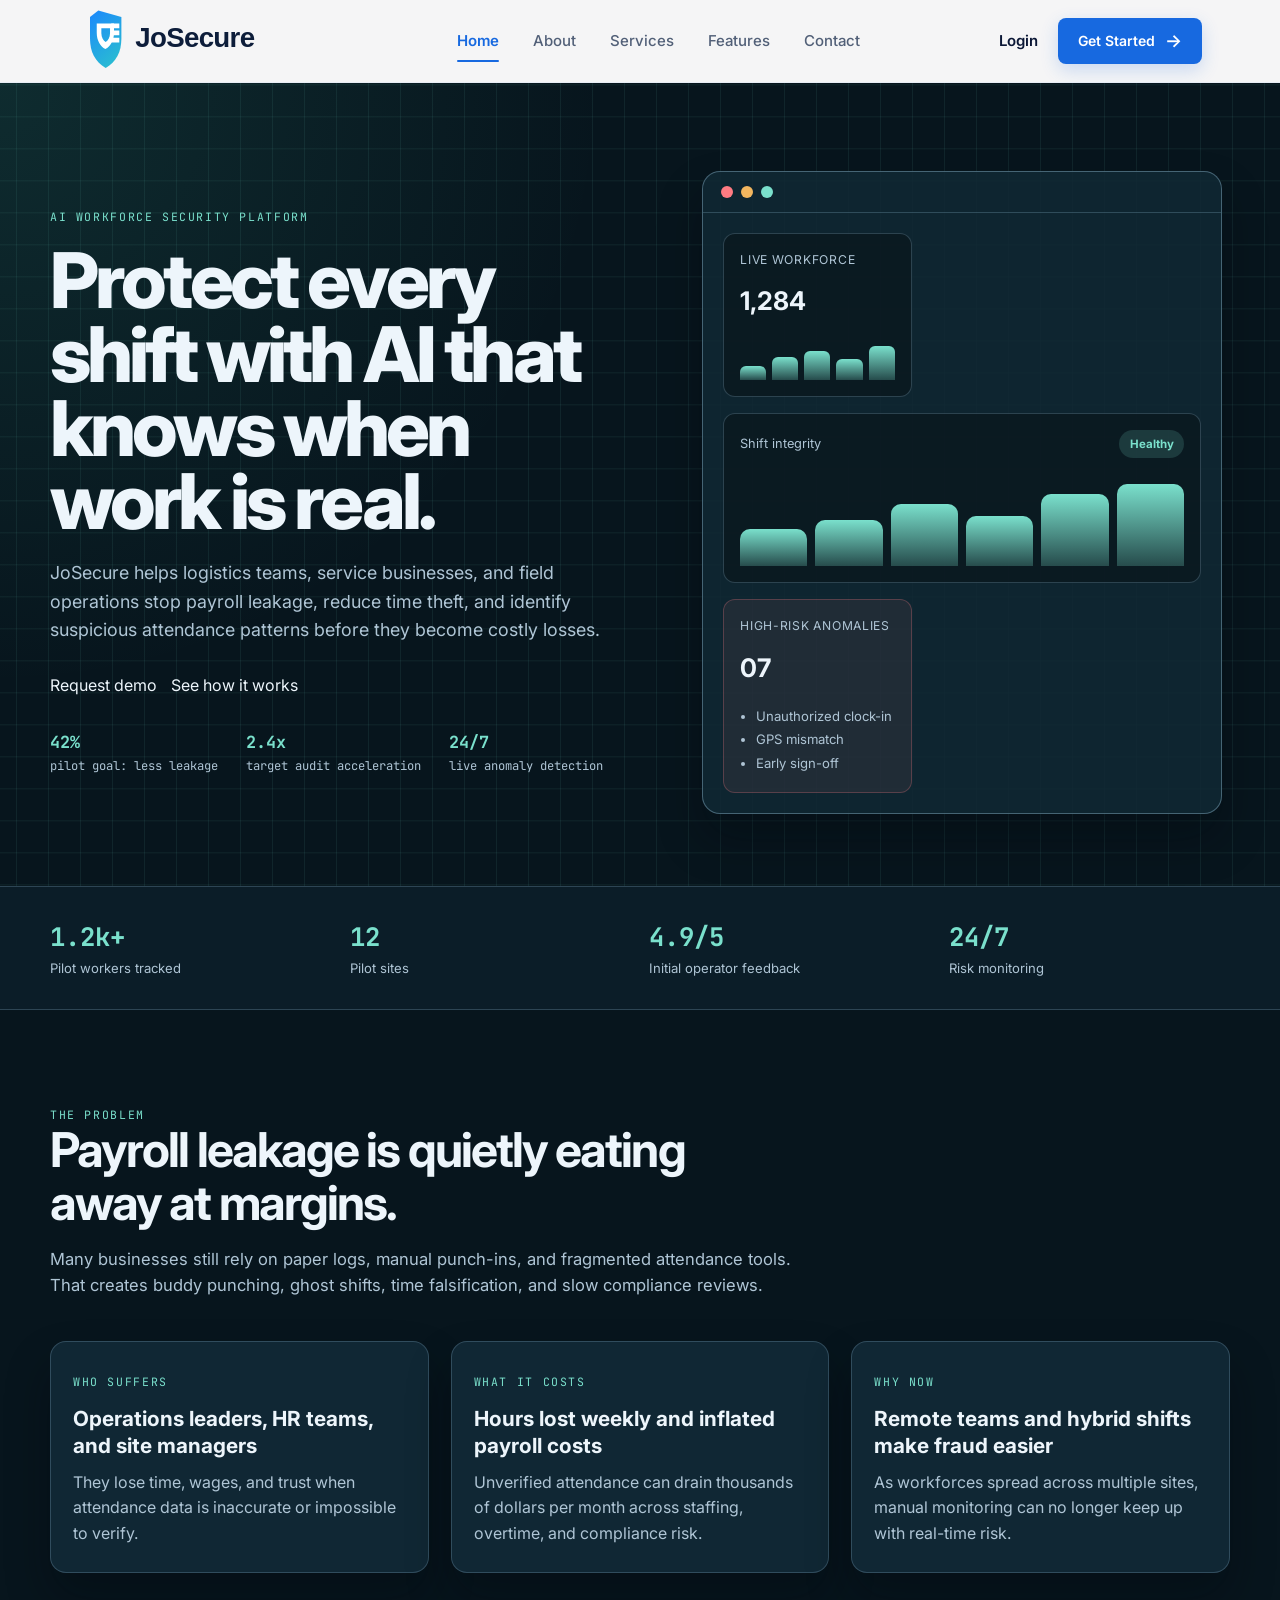
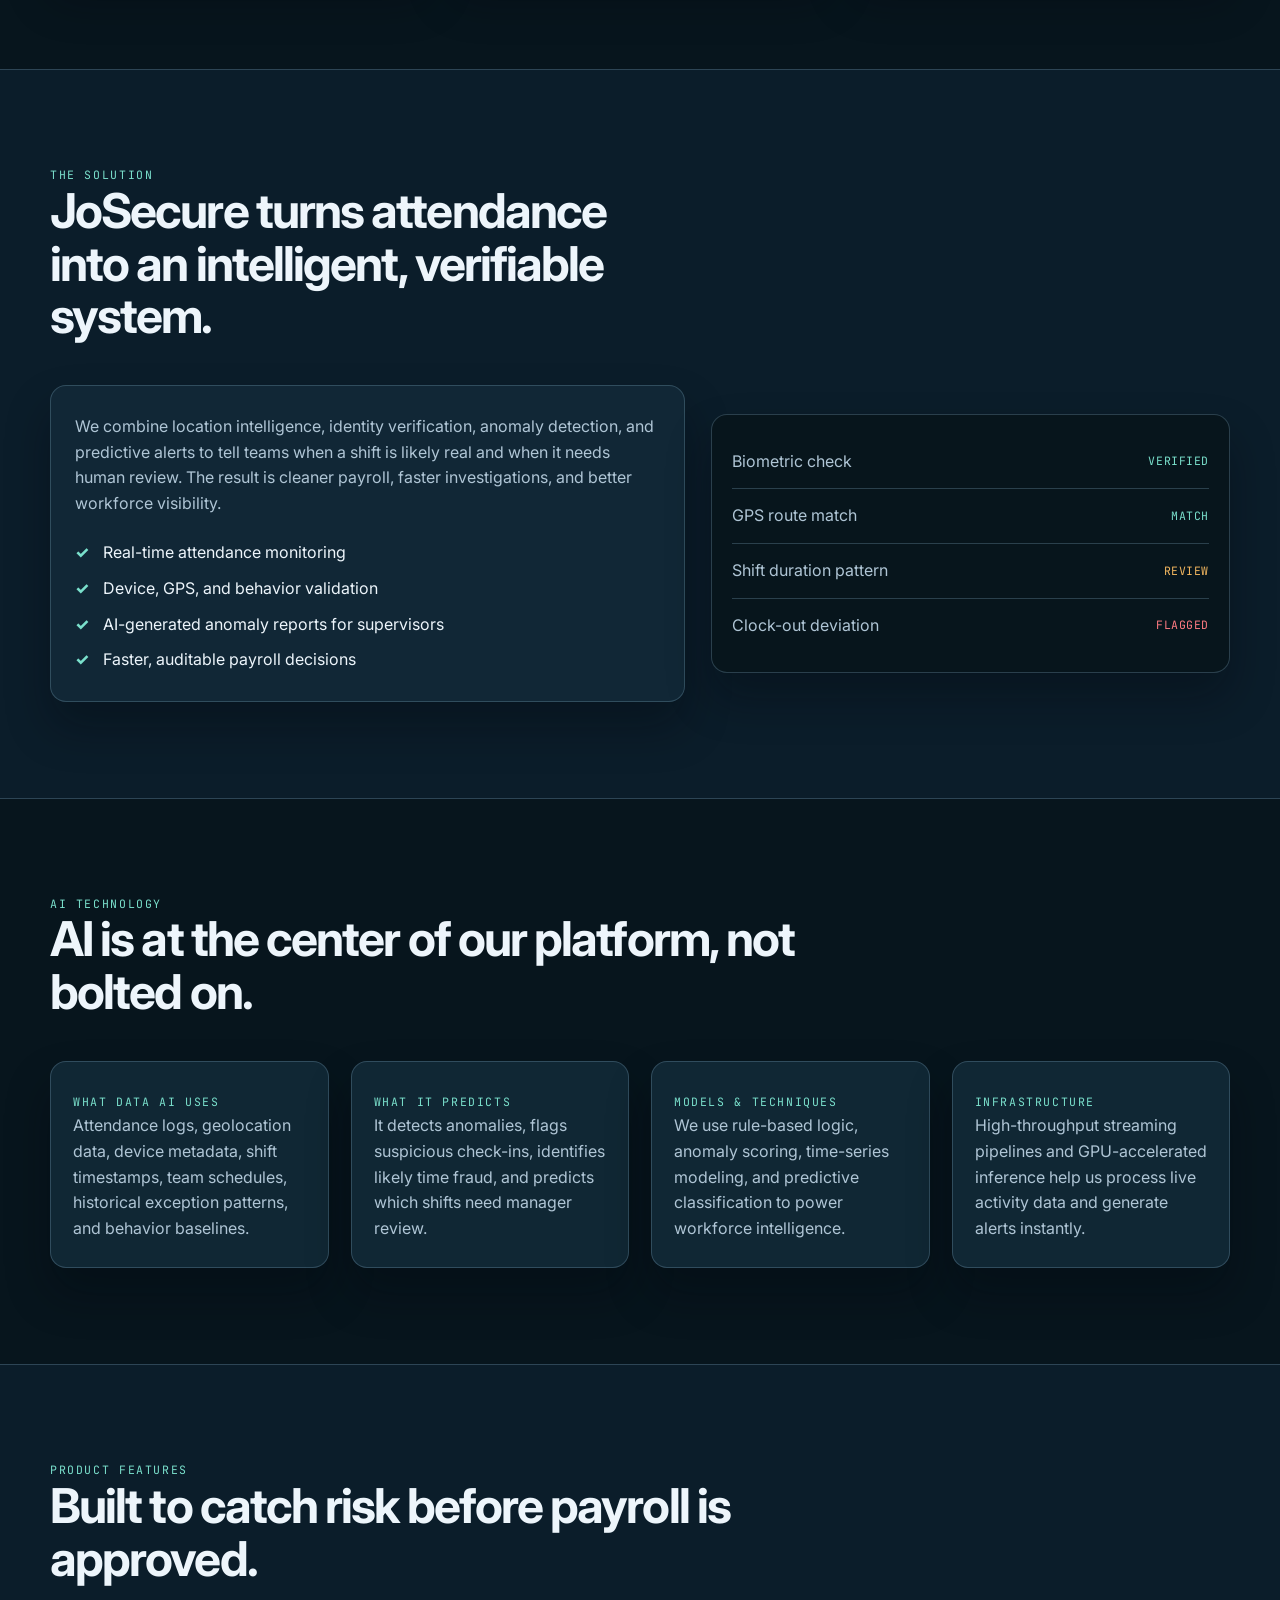
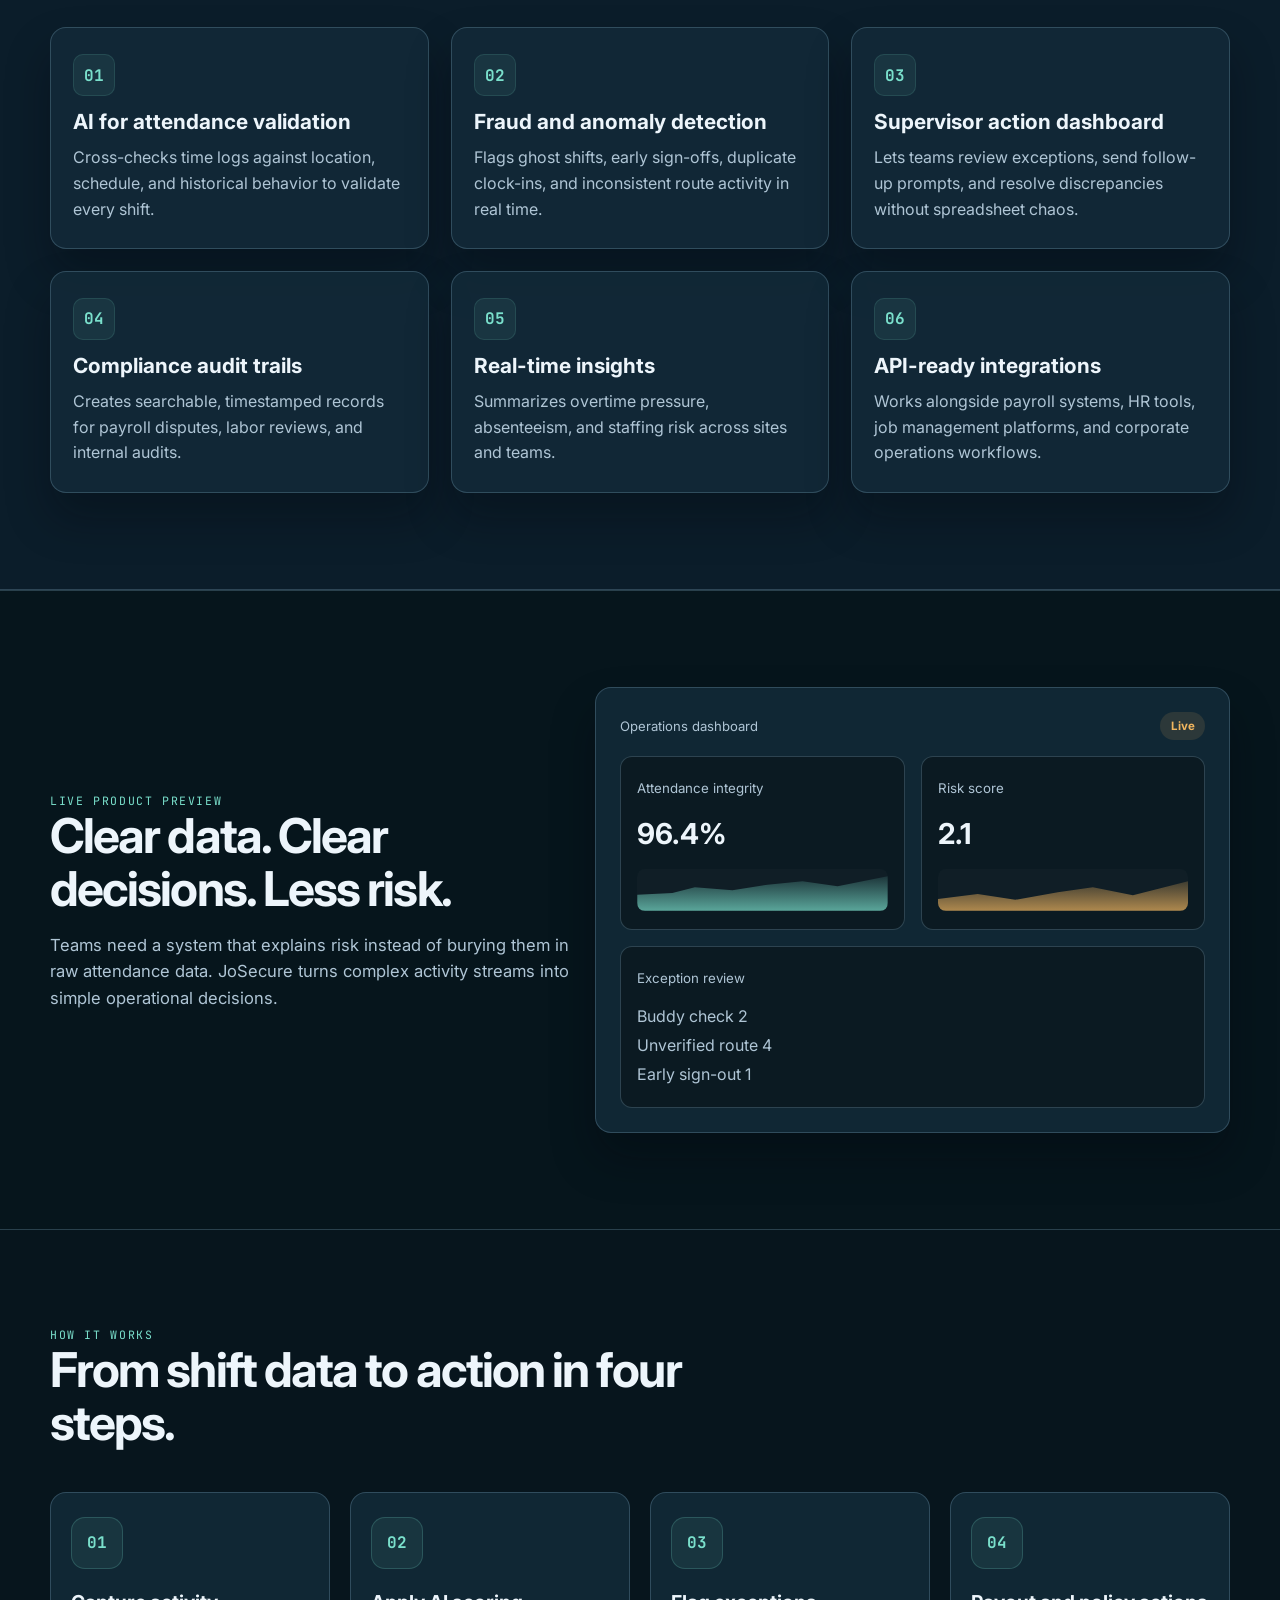
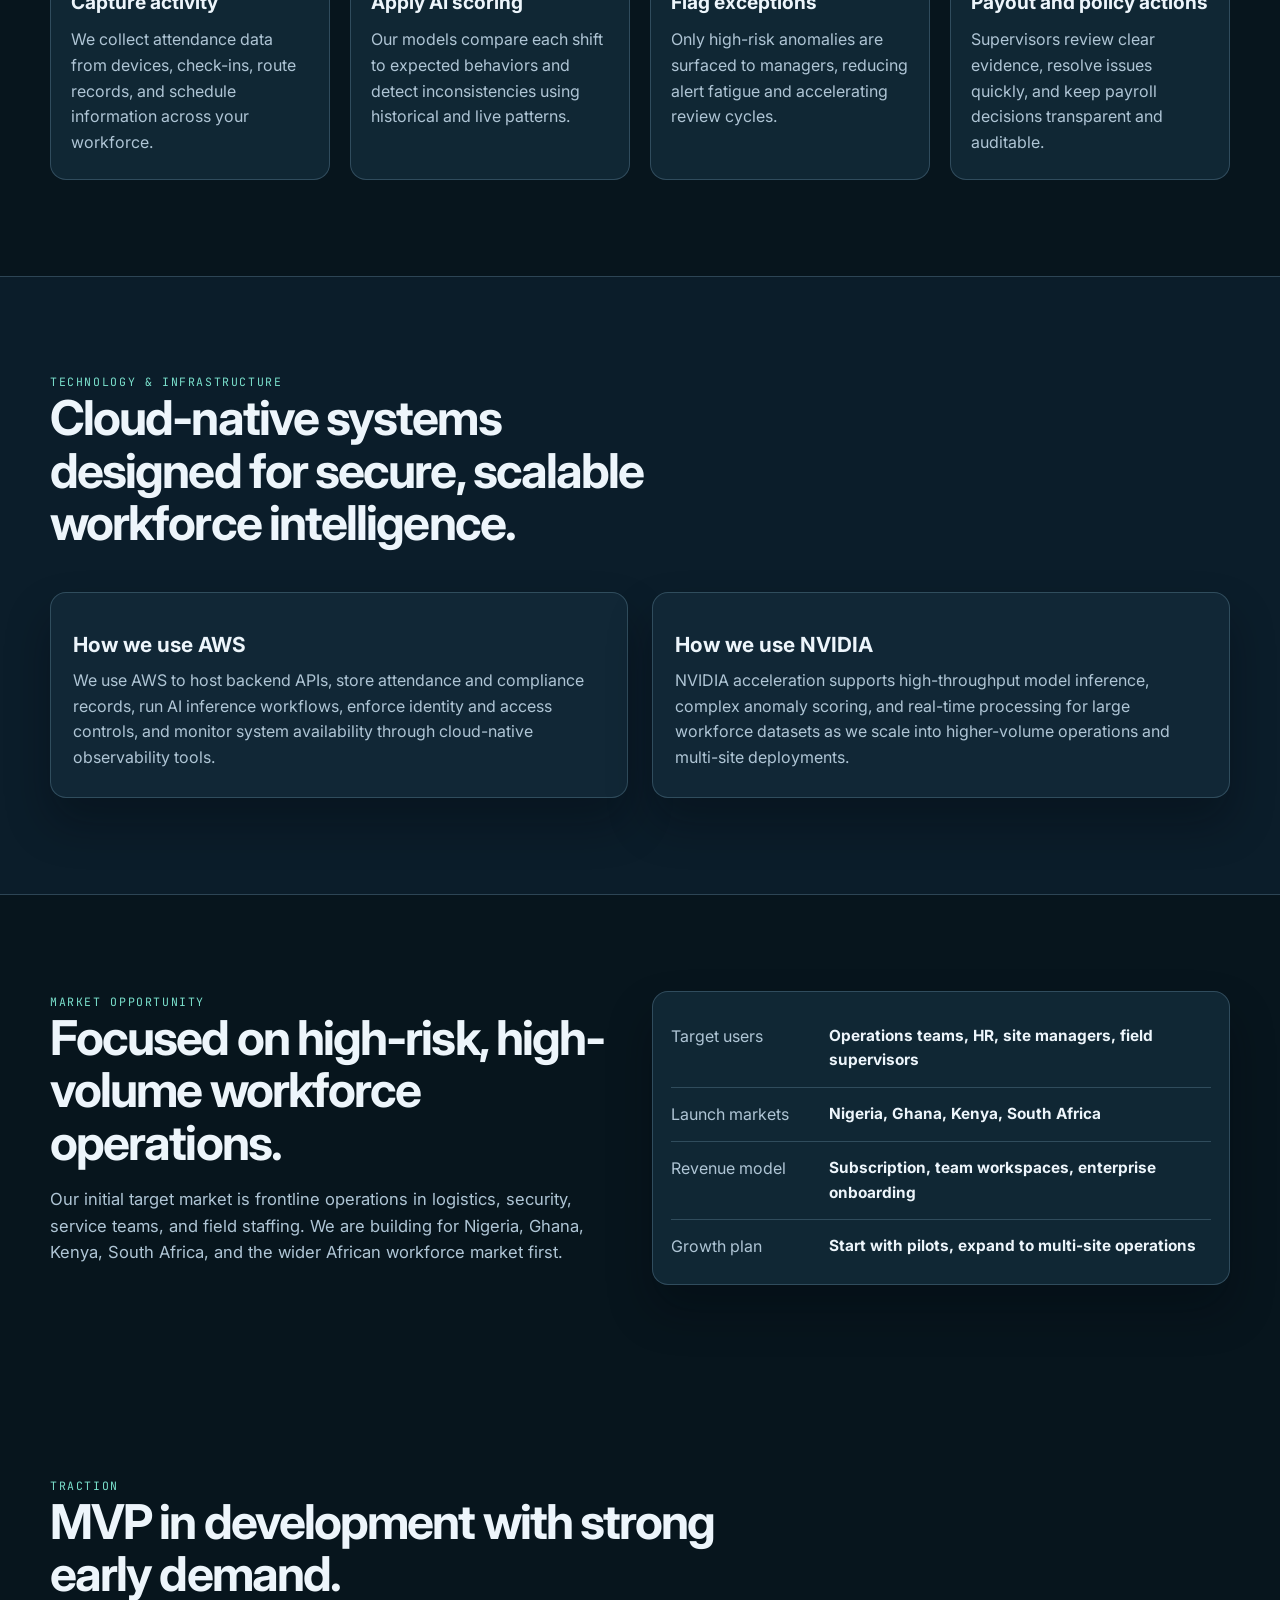
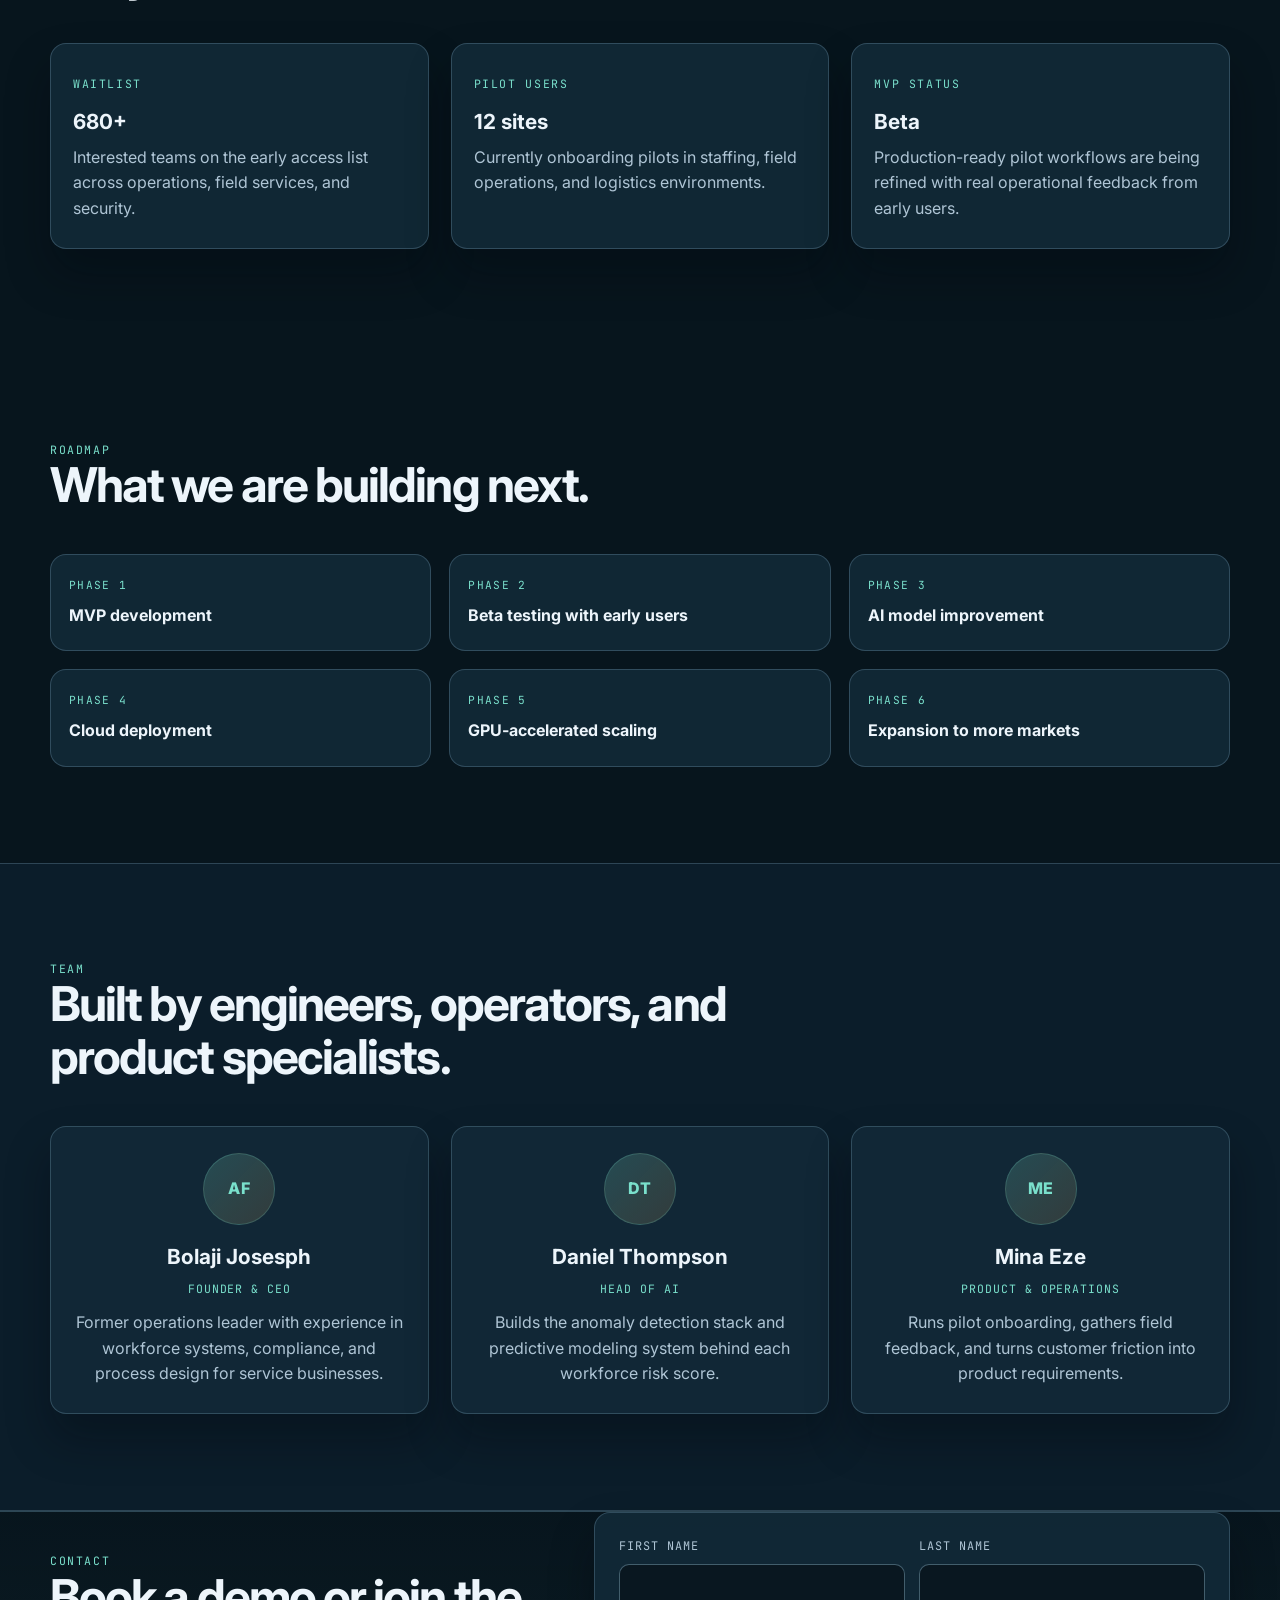
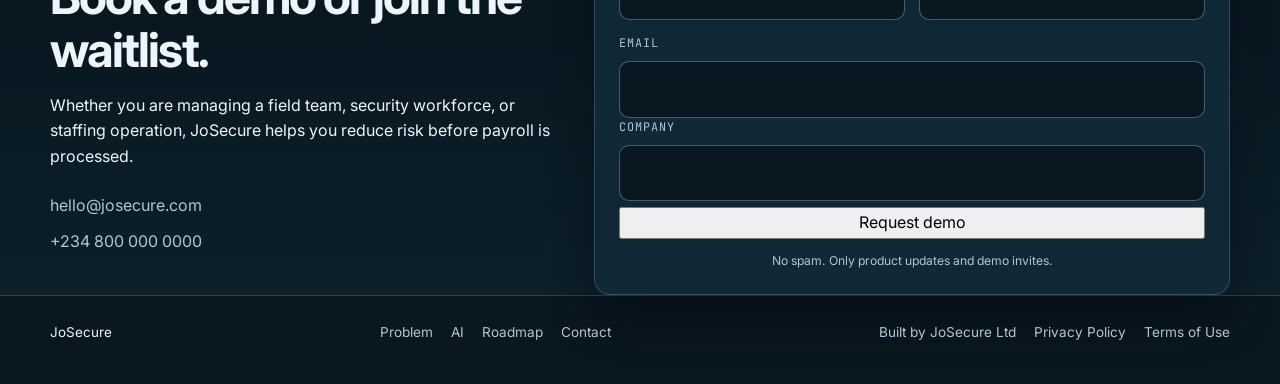
==== commit 15340828: "logo for the site" ====
--- a/index.html
+++ b/index.html
@@ -3,8 +3,8 @@
 <head>
   <meta charset="UTF-8">
   <meta name="viewport" content="width=device-width, initial-scale=1.0">
-  <meta name="description" content="SecureTime is an AI-powered workforce intelligence platform that detects time theft, reduces payroll leakage, and helps teams monitor real-time attendance and site access.">
-  <title>SecureTime | AI Workforce Intelligence</title>
+  <meta name="description" content="JoSecure is an AI-powered workforce intelligence platform that detects time theft, reduces payroll leakage, and helps teams monitor real-time attendance and site access.">
+  <title>JoSecure | AI Workforce Intelligence</title>
   <link rel="preconnect" href="https://fonts.googleapis.com">
   <link rel="preconnect" href="https://fonts.gstatic.com" crossorigin>
   <link href="https://fonts.googleapis.com/css2?family=Inter:wght@400;500;600;700;800;900&family=JetBrains+Mono:wght@400;500;600;700&display=swap" rel="stylesheet">
@@ -12,23 +12,32 @@
 </head>
 <body>
   <header class="site-header">
-    <nav class="wrap nav-bar">
-      <a href="#top" class="brand" aria-label="SecureTime home">
-        <span class="brand-mark">
-          <svg viewBox="0 0 32 32" aria-hidden="true"><path d="M16 2.5L23 6v9.5c0 7.2-4.1 11.5-7 13.8-2.9-2.3-7-6.6-7-13.8V6l7-3.5zm0 7.1l-4.2 2.1v5.9c0 4.4 2.3 7.6 4.2 9.2 1.9-1.6 4.2-4.8 4.2-9.2V11.7L16 9.6z" fill="currentColor"/></svg>
-        </span>
-        <span>SECURETIME</span>
+    <nav class="navbar wrap" aria-label="Main navigation">
+      <a href="#top" class="brand" aria-label="JoSecure home">
+        <img src="images/logo.svg" alt="JoSecure Logo">
       </a>
 
-      <div class="nav-links">
-        <a href="#problem">Problem</a>
-        <a href="#solution">Solution</a>
-        <a href="#ai">AI</a>
-        <a href="#market">Market</a>
-        <a href="#team">Team</a>
-      </div>
-
-      <a class="nav-cta" href="#contact">Book demo</a>
+      <div class="nav-menu">
+        <a href="#top" class="nav-link active">Home</a>
+        <a href="#problem" class="nav-link">About</a>
+        <a href="#solution" class="nav-link">Services</a>
+        <a href="#ai" class="nav-link">Features</a>
+        <a href="#contact" class="nav-link">Contact</a>
+      </div>
+
+      <div class="nav-actions">
+        <a href="#login" class="login-btn">Login</a>
+        <a href="#contact" class="get-started-btn">
+          Get Started
+          <span aria-hidden="true">→</span>
+        </a>
+      </div>
+
+      <button class="mobile-menu-btn" aria-label="Open menu">
+        <span></span>
+        <span></span>
+        <span></span>
+      </button>
     </nav>
   </header>
 
@@ -39,7 +48,7 @@
           <div class="eyebrow">AI workforce security platform</div>
           <h1>Protect every shift with AI that knows when work is real.</h1>
           <p class="hero-sub">
-            SecureTime helps logistics teams, service businesses, and field operations stop payroll leakage,
+            JoSecure helps logistics teams, service businesses, and field operations stop payroll leakage,
             reduce time theft, and identify suspicious attendance patterns before they become costly losses.
           </p>
 
@@ -55,7 +64,7 @@
           </div>
         </div>
 
-        <div class="hero-visual" aria-label="SecureTime dashboard preview">
+        <div class="hero-visual" aria-label="JoSecure dashboard preview">
           <div class="dashboard-window">
             <div class="window-topbar">
               <span></span>
@@ -156,7 +165,7 @@
       <div class="wrap">
         <div class="section-head narrow">
           <div class="section-eyebrow">The solution</div>
-          <h2>SecureTime turns attendance into an intelligent, verifiable system.</h2>
+          <h2>JoSecure turns attendance into an intelligent, verifiable system.</h2>
         </div>
 
         <div class="solution-grid">
@@ -273,7 +282,7 @@
           <h2>Clear data. Clear decisions. Less risk.</h2>
           <p class="section-sub">
             Teams need a system that explains risk instead of burying them in raw attendance data.
-            SecureTime turns complex activity streams into simple operational decisions.
+            JoSecure turns complex activity streams into simple operational decisions.
           </p>
         </div>
 
@@ -483,10 +492,10 @@
           <div class="section-eyebrow">Contact</div>
           <h2>Book a demo or join the waitlist.</h2>
           <p>
-            Whether you are managing a field team, security workforce, or staffing operation, SecureTime helps you reduce risk before payroll is processed.
+            Whether you are managing a field team, security workforce, or staffing operation, JoSecure helps you reduce risk before payroll is processed.
           </p>
           <div class="contact-list">
-            <a href="mailto:hello@securetime.space">hello@securetime.space</a>
+            <a href="mailto:hello@josecure.com">hello@josecure.com</a>
             <span>+234 800 000 0000</span>
           </div>
         </div>
@@ -523,10 +532,10 @@
   <footer class="site-footer">
     <div class="wrap footer-grid">
       <div class="brand footer-brand">
-        <span class="brand-mark">
+        <span class="brand-mark" aria-hidden="true">
           <svg viewBox="0 0 32 32" aria-hidden="true"><path d="M16 2.5L23 6v9.5c0 7.2-4.1 11.5-7 13.8-2.9-2.3-7-6.6-7-13.8V6l7-3.5zm0 7.1l-4.2 2.1v5.9c0 4.4 2.3 7.6 4.2 9.2 1.9-1.6 4.2-4.8 4.2-9.2V11.7L16 9.6z" fill="currentColor"/></svg>
         </span>
-        <span>SECURETIME</span>
+        <span>JoSecure</span>
       </div>
 
       <div class="footer-links">
@@ -537,7 +546,7 @@
       </div>
 
       <div class="footer-meta">
-        <span>Built by SecureTime Ltd</span>
+        <span>Built by JoSecure Ltd</span>
         <a href="privacy.html">Privacy Policy</a>
         <a href="terms.html">Terms of Use</a>
       </div>
--- a/style.css
+++ b/style.css
@@ -48,94 +48,200 @@
 }
 
 .site-header {
+  width: 100%;
+  background: rgba(255, 255, 255, 0.96);
+  border-bottom: 1px solid #e8edf5;
   position: sticky;
   top: 0;
-  z-index: 100;
-  background: rgba(7, 21, 29, 0.88);
+  z-index: 1000;
   backdrop-filter: blur(12px);
-  border-bottom: 1px solid var(--line);
-}
-
-.nav-bar {
-  min-height: 78px;
+}
+
+.navbar {
+  max-width: 1250px;
+  height: 82px;
+  margin: 0 auto;
+  padding: 0 28px;
   display: flex;
   align-items: center;
   justify-content: space-between;
-  gap: 24px;
+  gap: 35px;
 }
 
 .brand {
+  display: flex;
+  align-items: center;
+  text-decoration: none;
+  flex-shrink: 0;
+}
+
+.brand img {
+  width: 240px;
+  height: auto;
+  display: block;
+}
+
+.nav-menu {
+  display: flex;
+  align-items: center;
+  justify-content: center;
+  gap: 34px;
+  flex: 1;
+}
+
+.nav-link {
+  position: relative;
+  color: #526078;
+  text-decoration: none;
+  font-size: 15px;
+  font-weight: 500;
+  transition: color 0.25s ease;
+}
+
+.nav-link:hover,
+.nav-link:focus-visible {
+  color: #1769e0;
+}
+
+.nav-link.active {
+  color: #1769e0;
+  font-weight: 600;
+}
+
+.nav-link.active::after {
+  content: "";
+  position: absolute;
+  left: 0;
+  right: 0;
+  bottom: -9px;
+  width: 100%;
+  height: 2px;
+  margin: auto;
+  background: #1769e0;
+  border-radius: 10px;
+}
+
+.nav-actions {
+  display: flex;
+  align-items: center;
+  gap: 20px;
+  flex-shrink: 0;
+}
+
+.login-btn {
+  color: #0b1736;
+  text-decoration: none;
+  font-size: 15px;
+  font-weight: 600;
+  transition: color 0.25s ease;
+}
+
+.login-btn:hover,
+.login-btn:focus-visible {
+  color: #1769e0;
+}
+
+.get-started-btn {
   display: inline-flex;
   align-items: center;
   gap: 10px;
-  font-size: 0.96rem;
-  font-weight: 800;
-  letter-spacing: 0.12em;
-}
-
-.brand-mark {
-  width: 28px;
-  height: 28px;
-  display: inline-flex;
+  padding: 12px 20px;
+  background: #1769e0;
+  color: #ffffff;
+  text-decoration: none;
+  font-size: 14px;
+  font-weight: 600;
+  border-radius: 8px;
+  box-shadow: 0 6px 18px rgba(23, 105, 224, 0.20);
+  transition: transform 0.25s ease, box-shadow 0.25s ease, background 0.25s ease;
+}
+
+.get-started-btn span {
+  font-size: 18px;
+  line-height: 1;
+  transition: transform 0.25s ease;
+}
+
+.get-started-btn:hover,
+.get-started-btn:focus-visible {
+  background: #0d55c7;
+  transform: translateY(-2px);
+  box-shadow: 0 10px 25px rgba(23, 105, 224, 0.28);
+}
+
+.get-started-btn:hover span,
+.get-started-btn:focus-visible span {
+  transform: translateX(4px);
+}
+
+.mobile-menu-btn {
+  display: none;
+  width: 42px;
+  height: 42px;
+  border: 1px solid #e1e7f0;
+  background: #ffffff;
+  border-radius: 8px;
+  cursor: pointer;
+  flex-direction: column;
   align-items: center;
   justify-content: center;
-  color: var(--brand);
-  border: 1px solid rgba(122, 224, 204, 0.45);
-  border-radius: 8px;
-  background: rgba(122, 224, 204, 0.07);
-}
-
-.brand-mark svg {
-  width: 18px;
-  height: 18px;
-}
-
-.nav-links {
-  display: flex;
-  align-items: center;
-  gap: 28px;
-  color: var(--muted);
-  font-size: 0.92rem;
-}
-
-.nav-links a {
-  transition: color 0.2s ease;
-}
-
-.nav-links a:hover,
-.nav-links a:focus-visible {
-  color: var(--brand);
-}
-
-.nav-cta,
-.btn {
-  display: inline-flex;
-  align-items: center;
-  justify-content: center;
-  padding: 0.9rem 1.3rem;
-  border-radius: 10px;
-  font-weight: 700;
-  transition: transform 0.2s ease, box-shadow 0.2s ease, border-color 0.2s ease;
-}
-
-.nav-cta,
-.btn-primary {
-  background: linear-gradient(135deg, var(--brand), var(--brand-strong));
-  color: #06222a;
-  box-shadow: 0 12px 24px rgba(69, 209, 180, 0.25);
-}
-
-.btn-secondary {
-  border: 1px solid var(--line-strong);
-  background: rgba(255, 255, 255, 0.01);
-  color: var(--text);
-}
-
-.nav-cta:hover,
-.nav-cta:focus-visible,
-.btn:hover,
-.btn:focus-visible {
-  transform: translateY(-2px);
+  gap: 5px;
+}
+
+.mobile-menu-btn span {
+  display: block;
+  width: 20px;
+  height: 2px;
+  background: #0b1736;
+  border-radius: 5px;
+}
+
+@media (max-width: 1000px) {
+  .nav-menu {
+    gap: 20px;
+  }
+
+  .nav-actions {
+    gap: 12px;
+  }
+
+  .navbar {
+    gap: 20px;
+  }
+
+  .brand img {
+    width: 210px;
+  }
+}
+
+@media (max-width: 768px) {
+  .navbar {
+    height: 72px;
+    padding: 0 20px;
+  }
+
+  .brand img {
+    width: 180px;
+  }
+
+  .nav-menu,
+  .nav-actions {
+    display: none;
+  }
+
+  .mobile-menu-btn {
+    display: flex;
+  }
+}
+
+@media (max-width: 400px) {
+  .navbar {
+    padding: 0 15px;
+  }
+
+  .brand img {
+    width: 150px;
+  }
 }
 
 .hero {
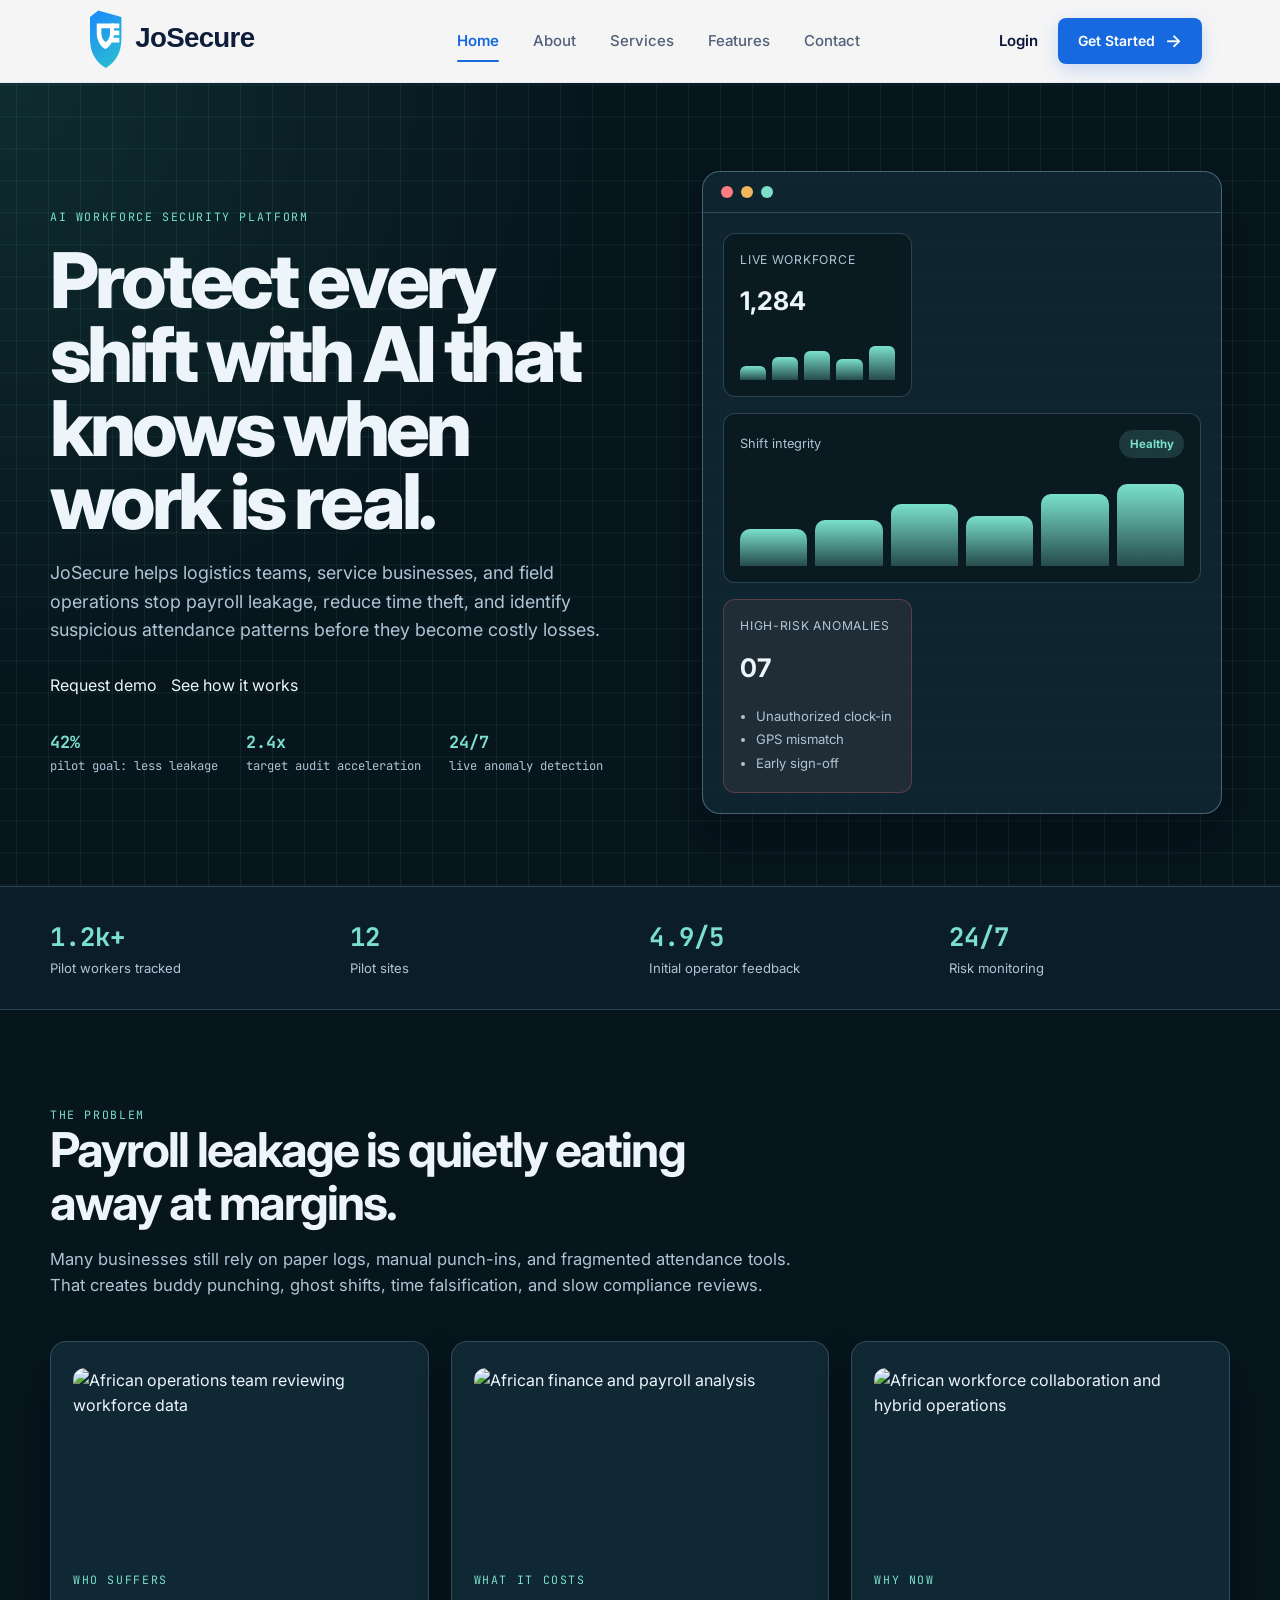
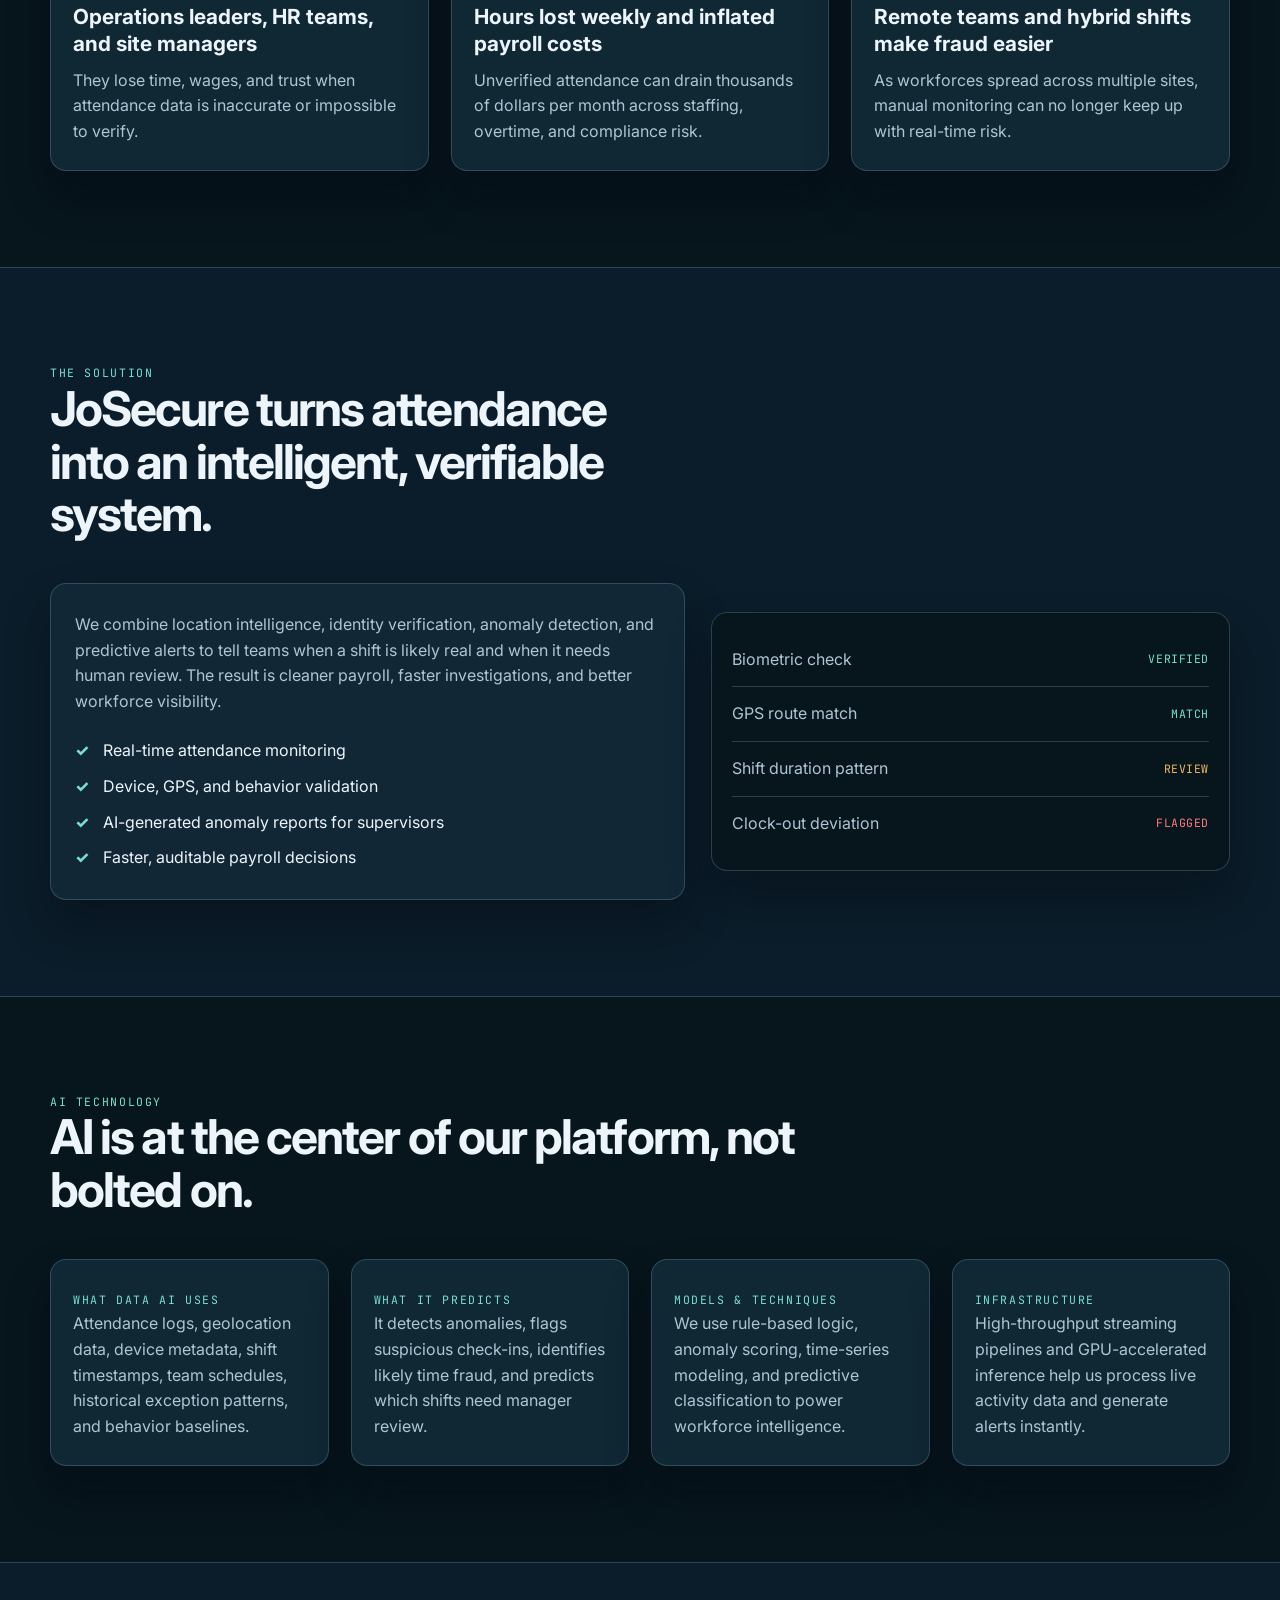
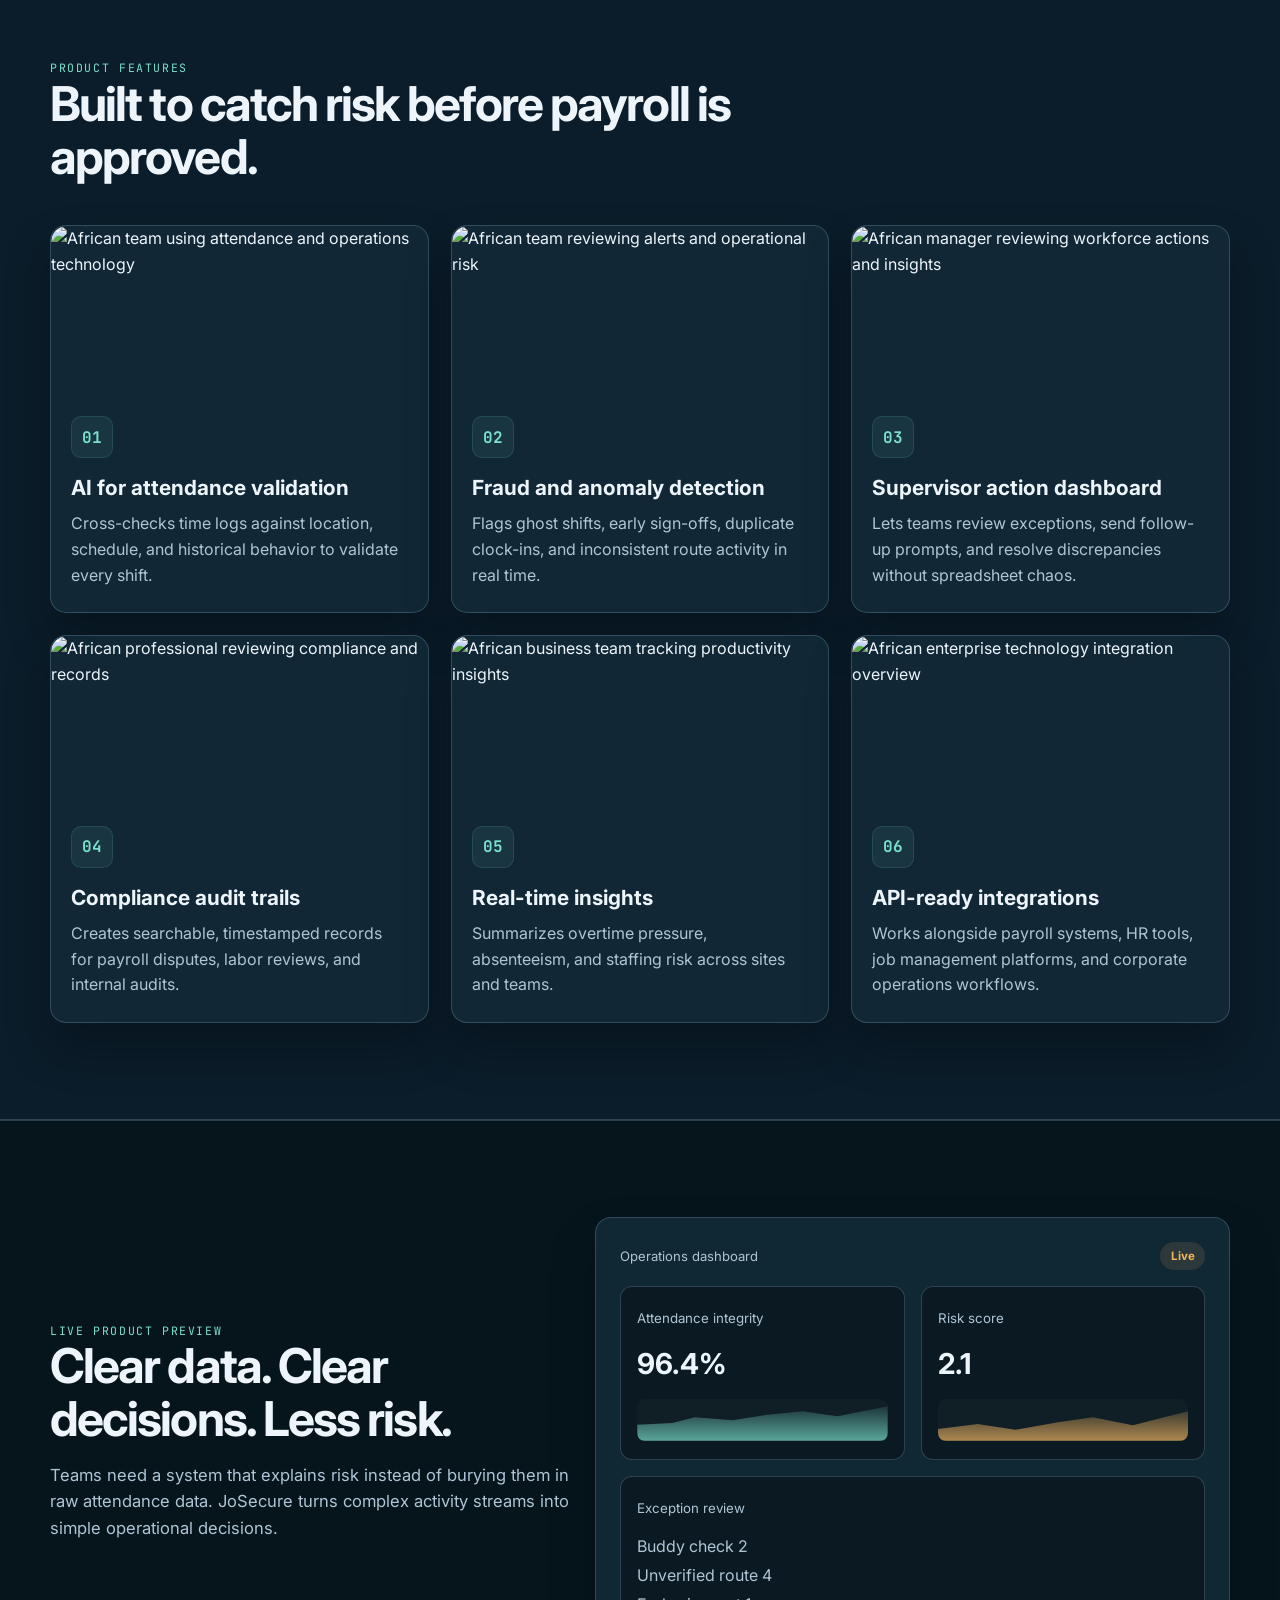
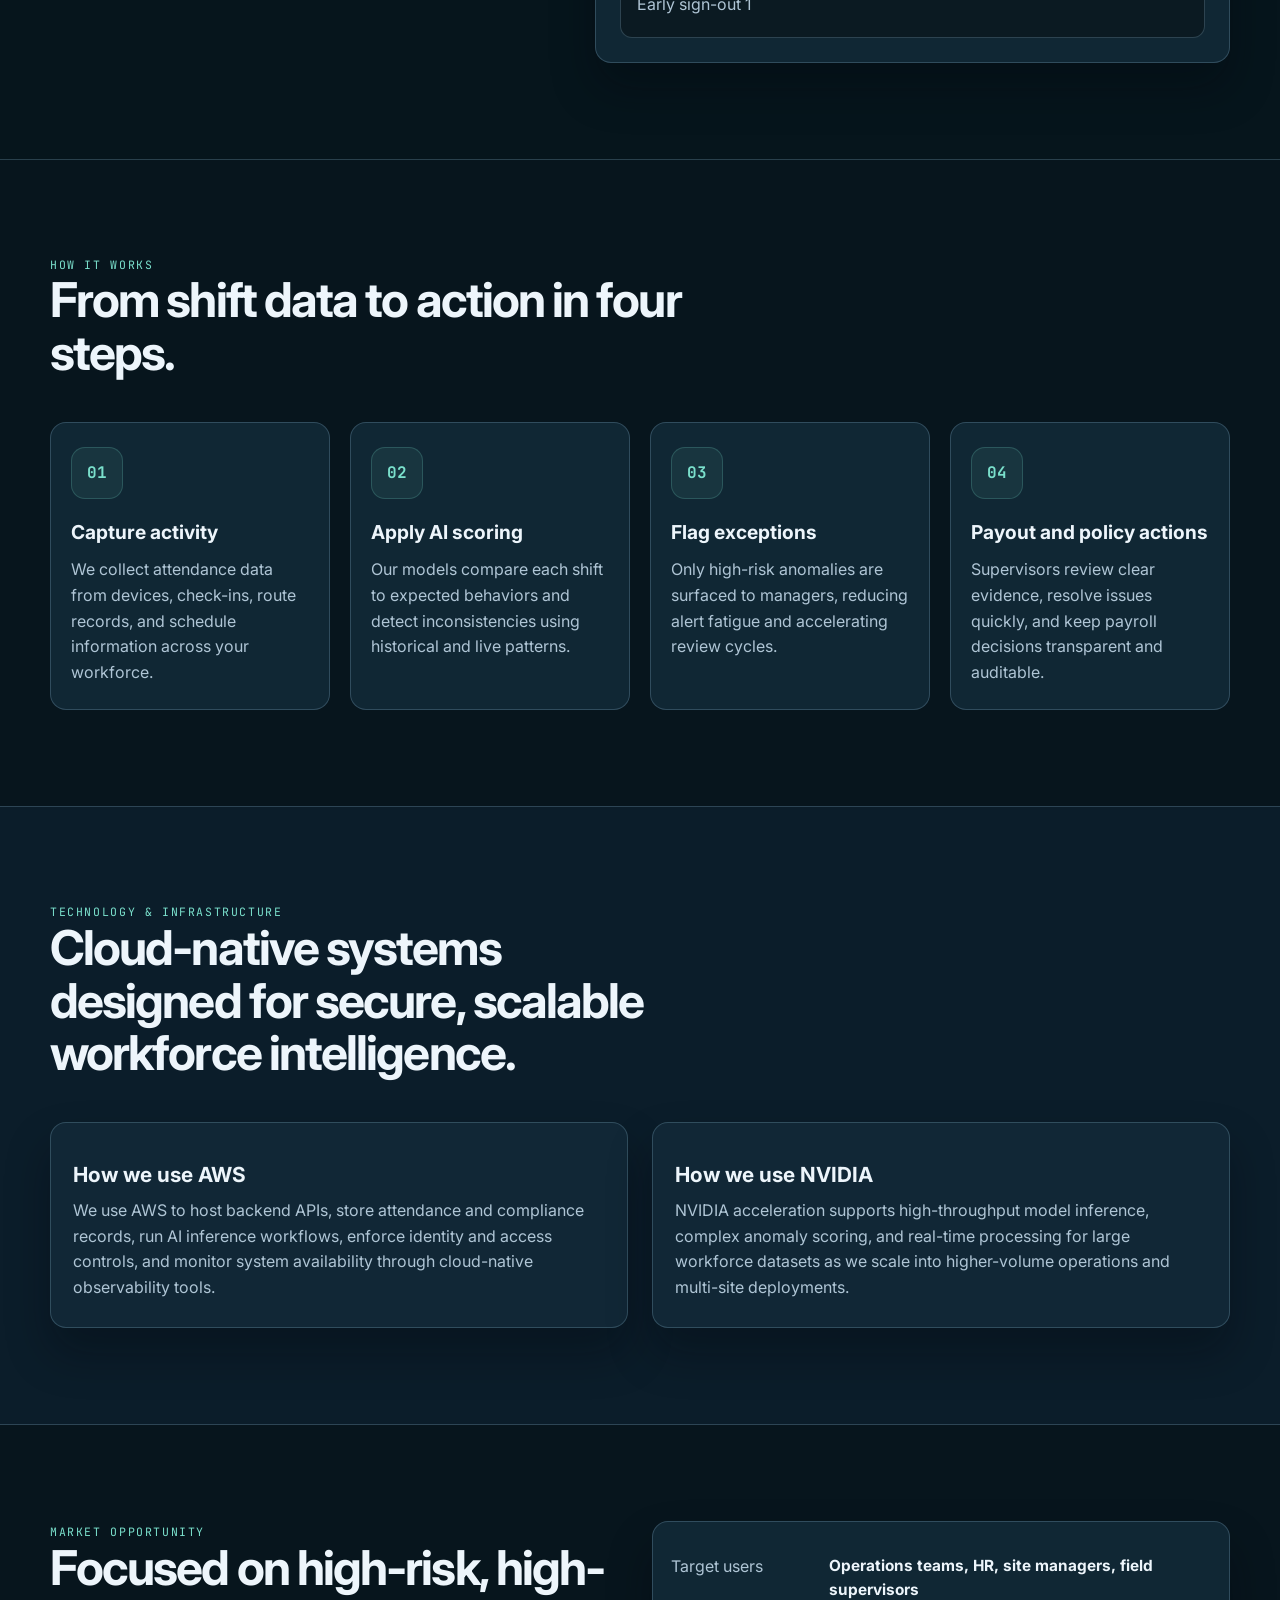
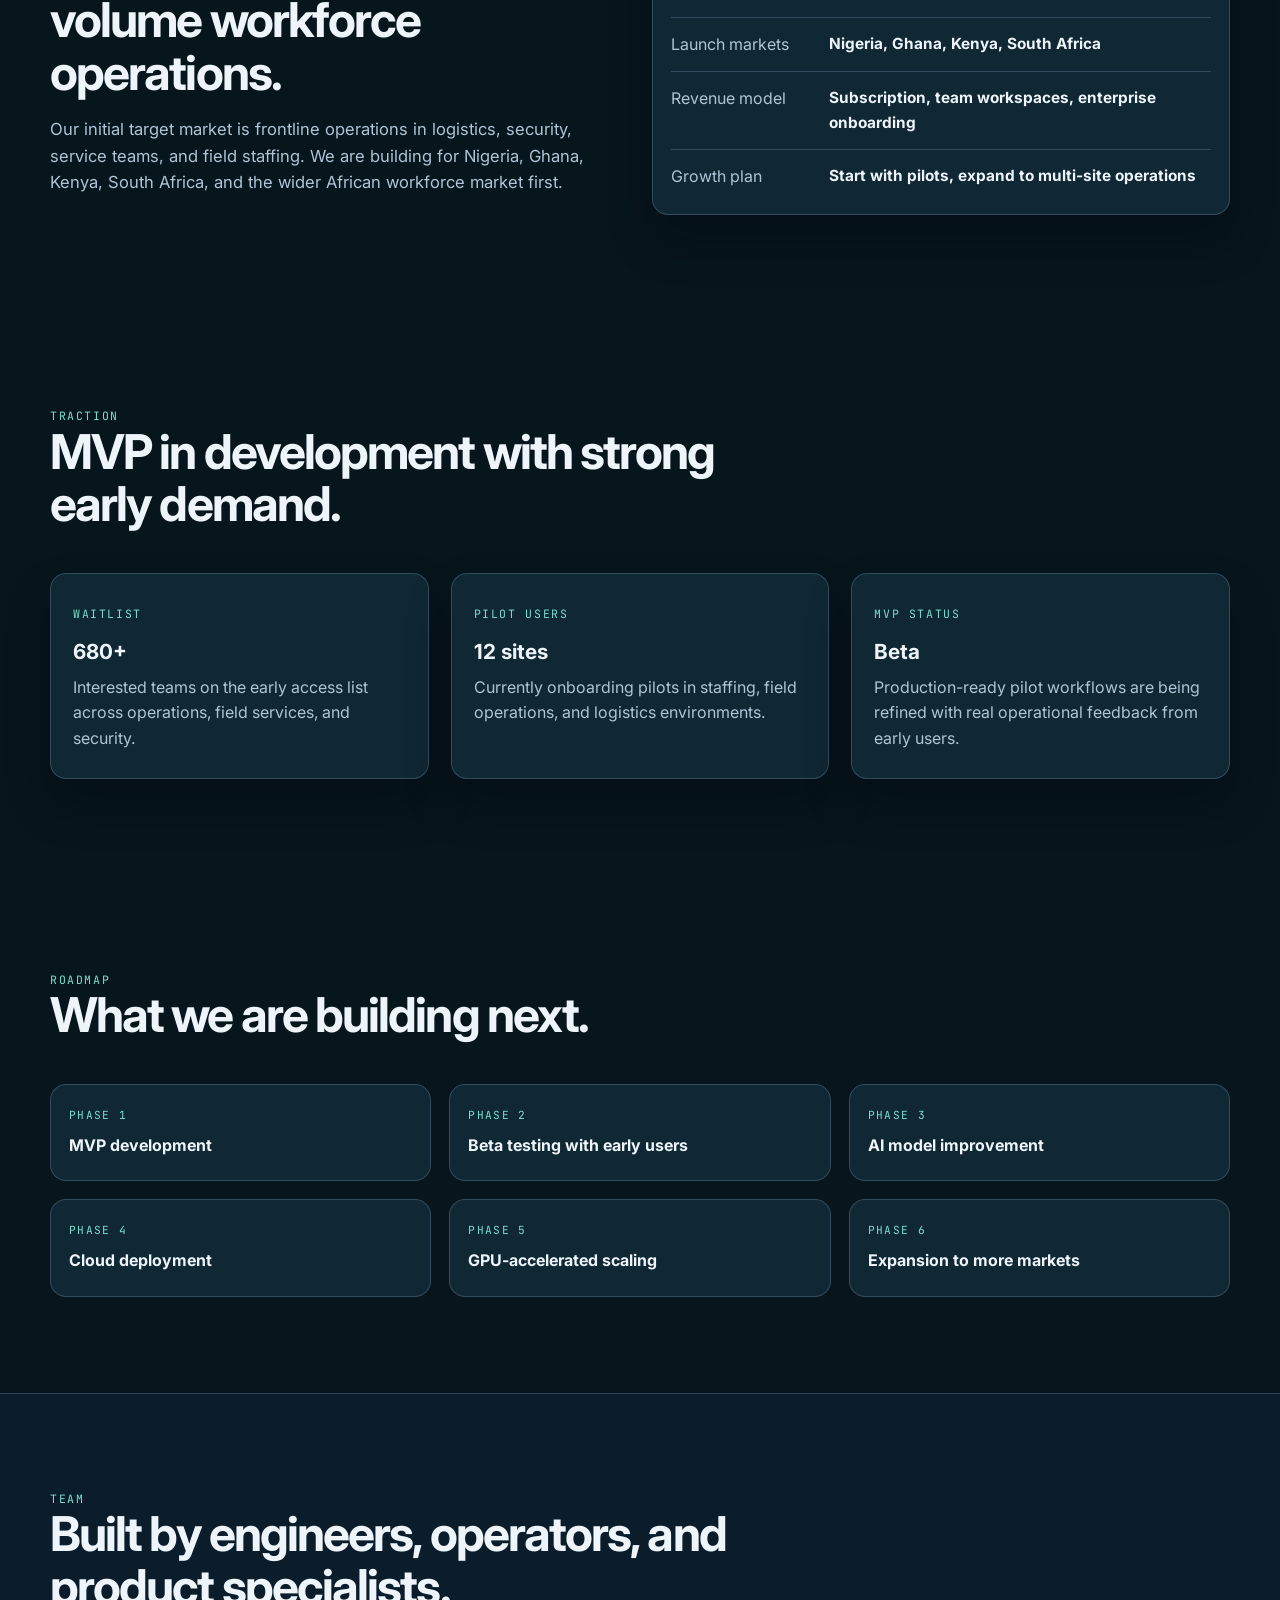
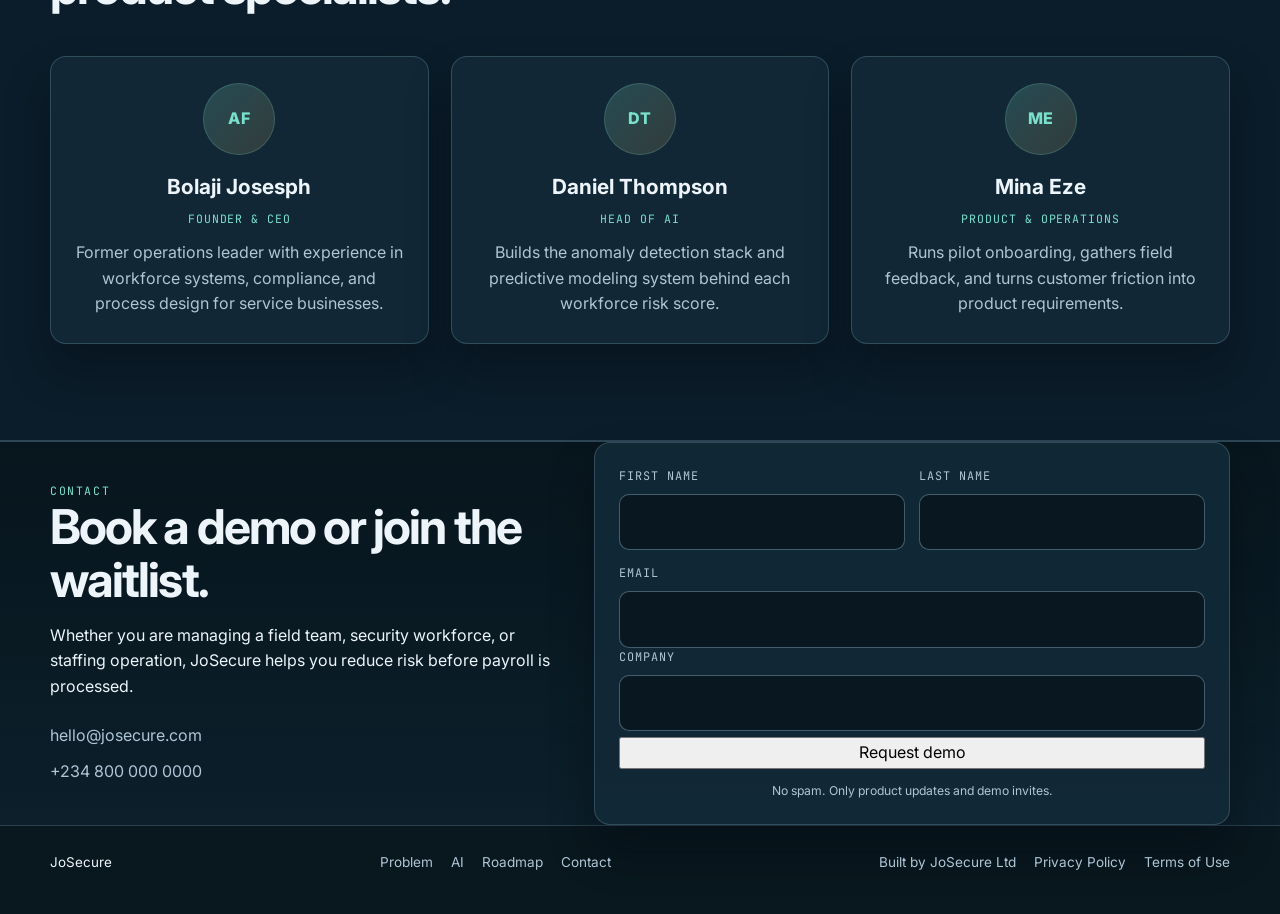
==== commit 40fd4e41: "image addition" ====
--- a/index.html
+++ b/index.html
@@ -143,16 +143,19 @@
 
         <div class="problem-grid">
           <div class="info-card">
+            <img src="https://images.unsplash.com/photo-1521737604893-d14cc237f11d?auto=format&fit=crop&w=900&q=80" alt="African operations team reviewing workforce data">
             <span class="card-kicker">Who suffers</span>
             <h3>Operations leaders, HR teams, and site managers</h3>
             <p>They lose time, wages, and trust when attendance data is inaccurate or impossible to verify.</p>
           </div>
           <div class="info-card">
+            <img src="https://images.unsplash.com/photo-1559526324-4b87b5e36e44?auto=format&fit=crop&w=900&q=80" alt="African finance and payroll analysis">
             <span class="card-kicker">What it costs</span>
             <h3>Hours lost weekly and inflated payroll costs</h3>
             <p>Unverified attendance can drain thousands of dollars per month across staffing, overtime, and compliance risk.</p>
           </div>
           <div class="info-card">
+            <img src="https://images.unsplash.com/photo-1543269865-cbf427effbad?auto=format&fit=crop&w=900&q=80" alt="African workforce collaboration and hybrid operations">
             <span class="card-kicker">Why now</span>
             <h3>Remote teams and hybrid shifts make fraud easier</h3>
             <p>As workforces spread across multiple sites, manual monitoring can no longer keep up with real-time risk.</p>
@@ -242,31 +245,37 @@
 
         <div class="features-grid">
           <article class="feature-card">
+            <img src="https://images.unsplash.com/photo-1517048676732-d65bc937f952?auto=format&fit=crop&w=900&q=80" alt="African team using attendance and operations technology">
             <div class="feature-icon">01</div>
             <h3>AI for attendance validation</h3>
             <p>Cross-checks time logs against location, schedule, and historical behavior to validate every shift.</p>
           </article>
           <article class="feature-card">
+            <img src="https://images.unsplash.com/photo-1552664730-d307ca884978?auto=format&fit=crop&w=900&q=80" alt="African team reviewing alerts and operational risk">
             <div class="feature-icon">02</div>
             <h3>Fraud and anomaly detection</h3>
             <p>Flags ghost shifts, early sign-offs, duplicate clock-ins, and inconsistent route activity in real time.</p>
           </article>
           <article class="feature-card">
+            <img src="https://images.unsplash.com/photo-1531482615713-2afd69097998?auto=format&fit=crop&w=900&q=80" alt="African manager reviewing workforce actions and insights">
             <div class="feature-icon">03</div>
             <h3>Supervisor action dashboard</h3>
             <p>Lets teams review exceptions, send follow-up prompts, and resolve discrepancies without spreadsheet chaos.</p>
           </article>
           <article class="feature-card">
+            <img src="https://images.unsplash.com/photo-1581092918056-0c4c3acd3789?auto=format&fit=crop&w=900&q=80" alt="African professional reviewing compliance and records">
             <div class="feature-icon">04</div>
             <h3>Compliance audit trails</h3>
             <p>Creates searchable, timestamped records for payroll disputes, labor reviews, and internal audits.</p>
           </article>
           <article class="feature-card">
+            <img src="https://images.unsplash.com/photo-1559526324-4b87b5e36e44?auto=format&fit=crop&w=900&q=80" alt="African business team tracking productivity insights">
             <div class="feature-icon">05</div>
             <h3>Real-time insights</h3>
             <p>Summarizes overtime pressure, absenteeism, and staffing risk across sites and teams.</p>
           </article>
           <article class="feature-card">
+            <img src="https://images.unsplash.com/photo-1552664730-d307ca884978?auto=format&fit=crop&w=900&q=80" alt="African enterprise technology integration overview">
             <div class="feature-icon">06</div>
             <h3>API-ready integrations</h3>
             <p>Works alongside payroll systems, HR tools, job management platforms, and corporate operations workflows.</p>
--- a/style.css
+++ b/style.css
@@ -577,6 +577,17 @@
 .team-card,
 .infra-card {
   padding: 26px 22px;
+  overflow: hidden;
+}
+
+.info-card img,
+.feature-card img {
+  display: block;
+  width: 100%;
+  height: 180px;
+  object-fit: cover;
+  border-radius: 12px;
+  margin-bottom: 18px;
 }
 
 .info-card h3,
@@ -669,9 +680,24 @@
 
 .feature-card {
   min-height: 220px;
-}
-
-.feature-icon {
+  padding: 0;
+  overflow: hidden;
+}
+
+.feature-card img {
+  height: 170px;
+  margin-bottom: 0;
+  border-radius: 16px 16px 0 0;
+}
+
+.feature-card .feature-icon,
+.feature-card h3,
+.feature-card p {
+  margin-left: 20px;
+  margin-right: 20px;
+}
+
+.feature-card .feature-icon {
   display: inline-flex;
   width: 42px;
   height: 42px;
@@ -683,6 +709,16 @@
   justify-content: center;
   font-family: var(--mono);
   font-weight: 700;
+  margin-top: 20px;
+}
+
+.feature-card h3 {
+  margin-top: 16px;
+}
+
+.feature-card p {
+  margin-bottom: 20px;
+  padding-bottom: 4px;
 }
 
 .features-grid {
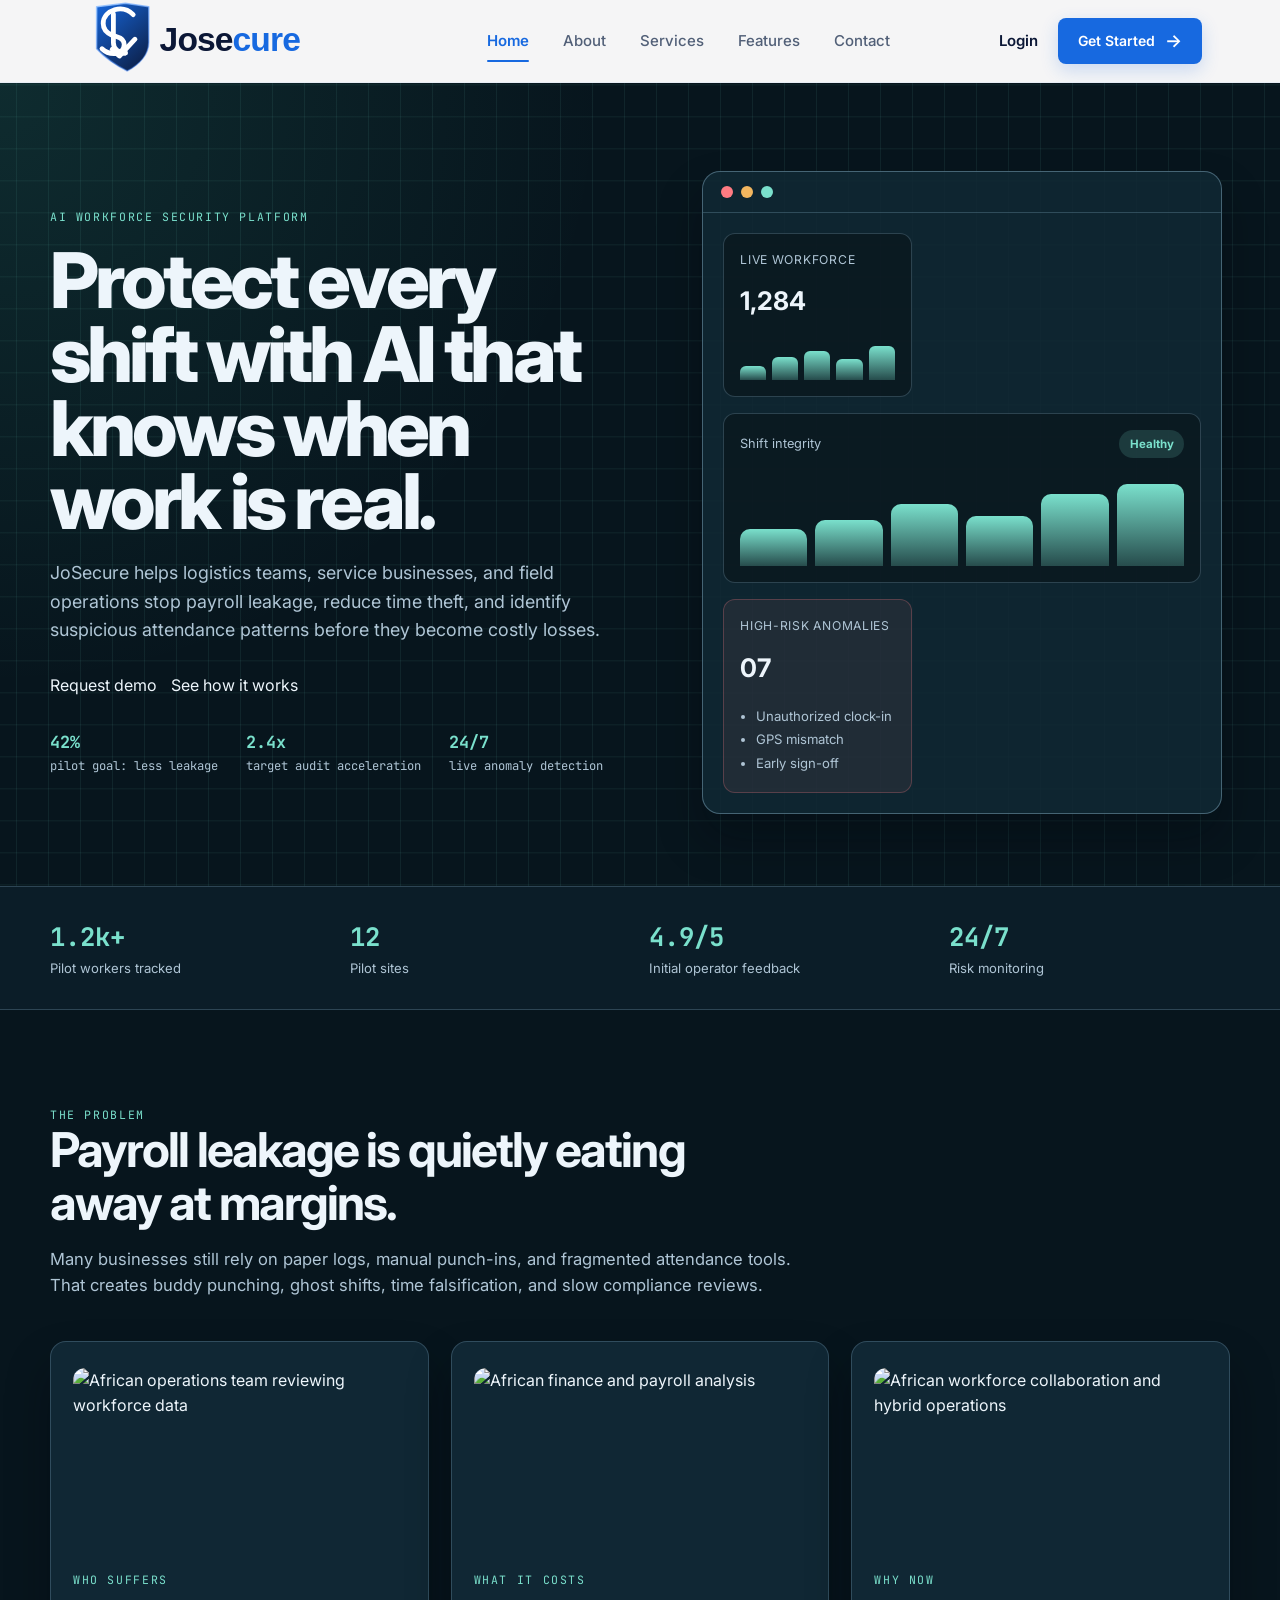
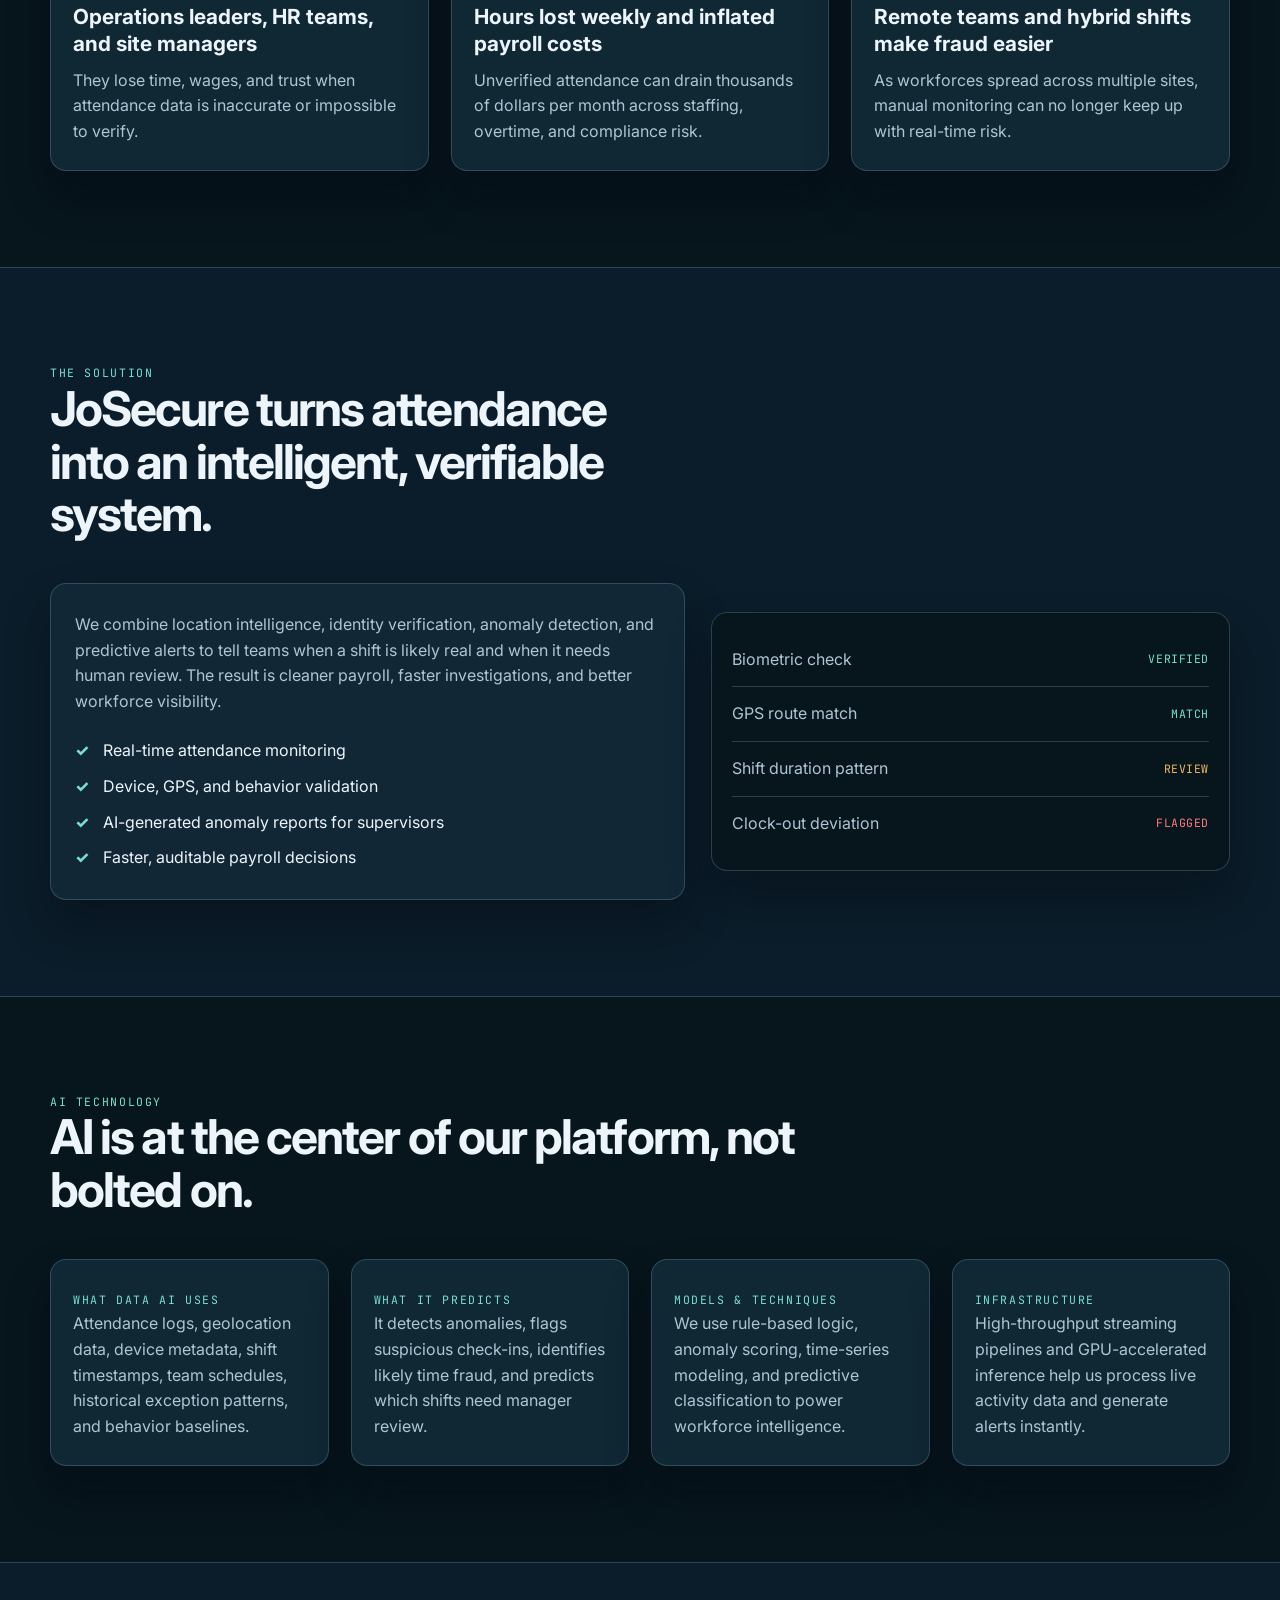
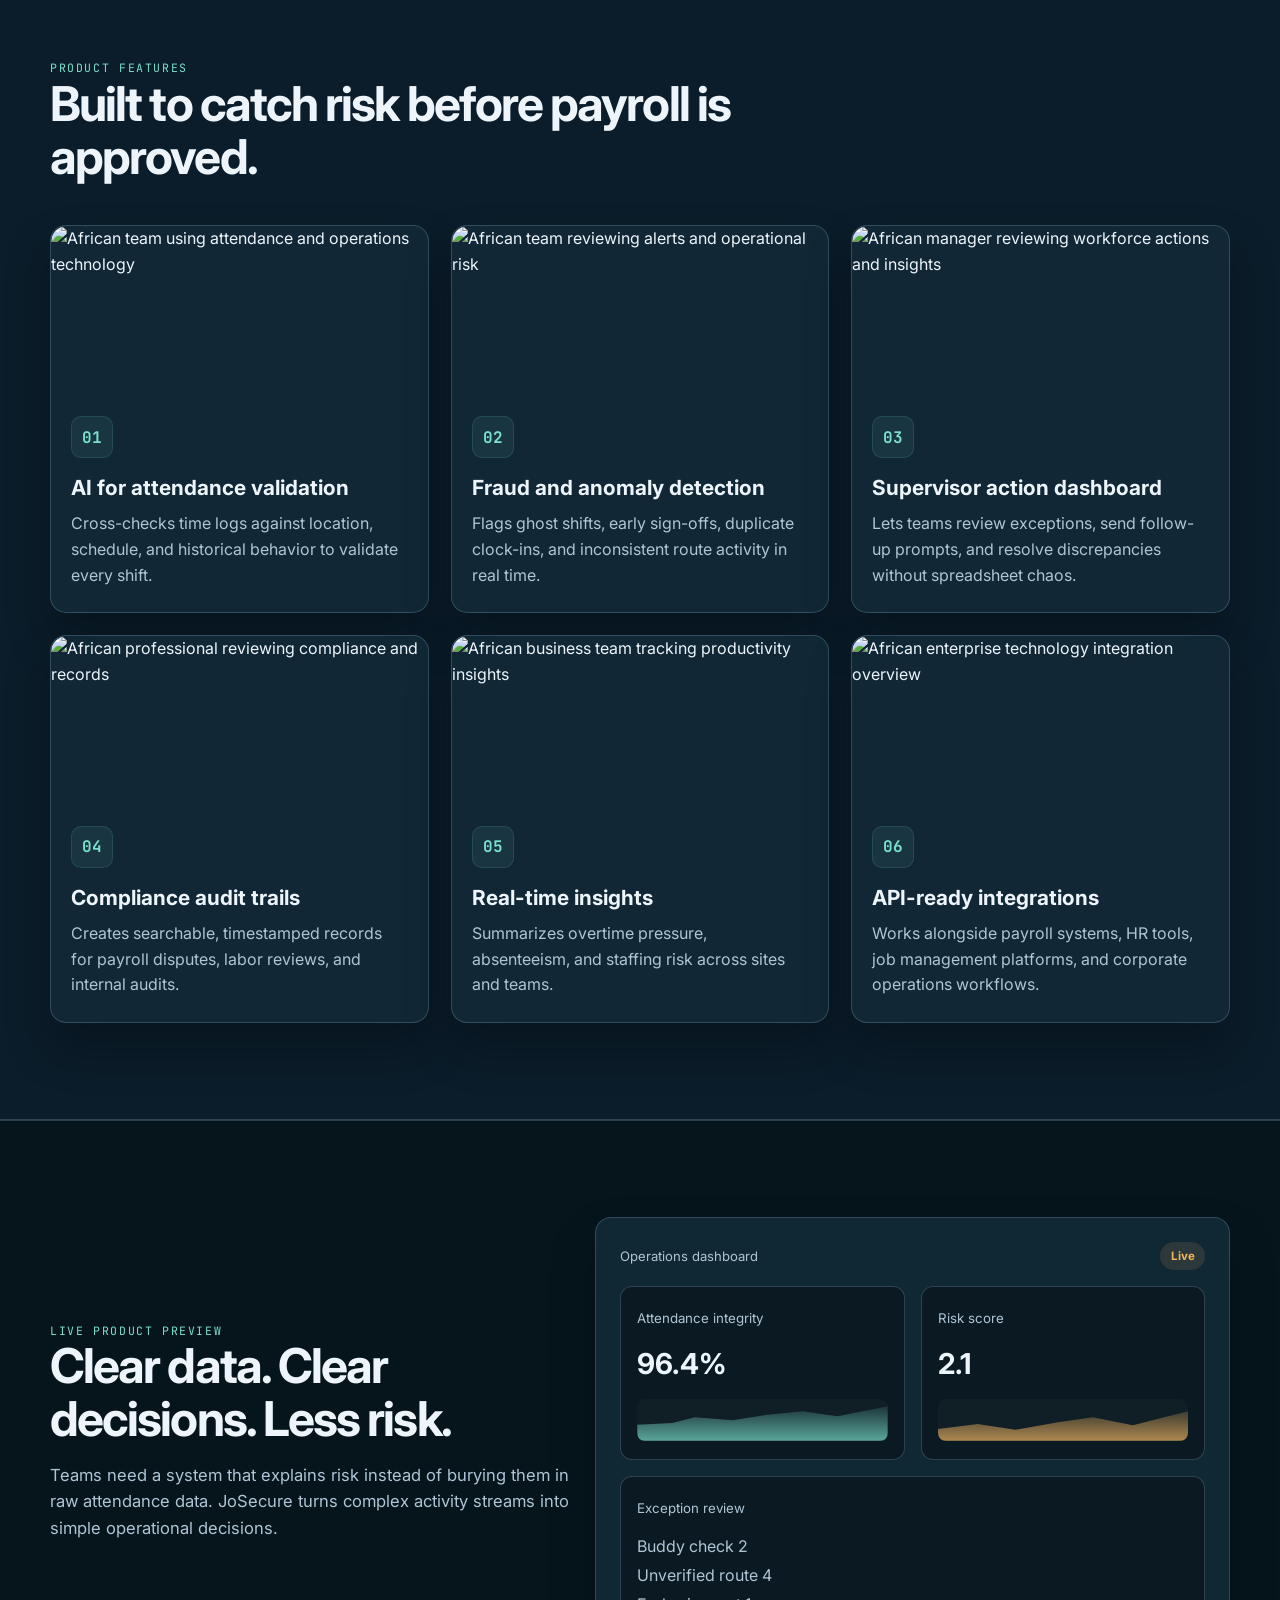
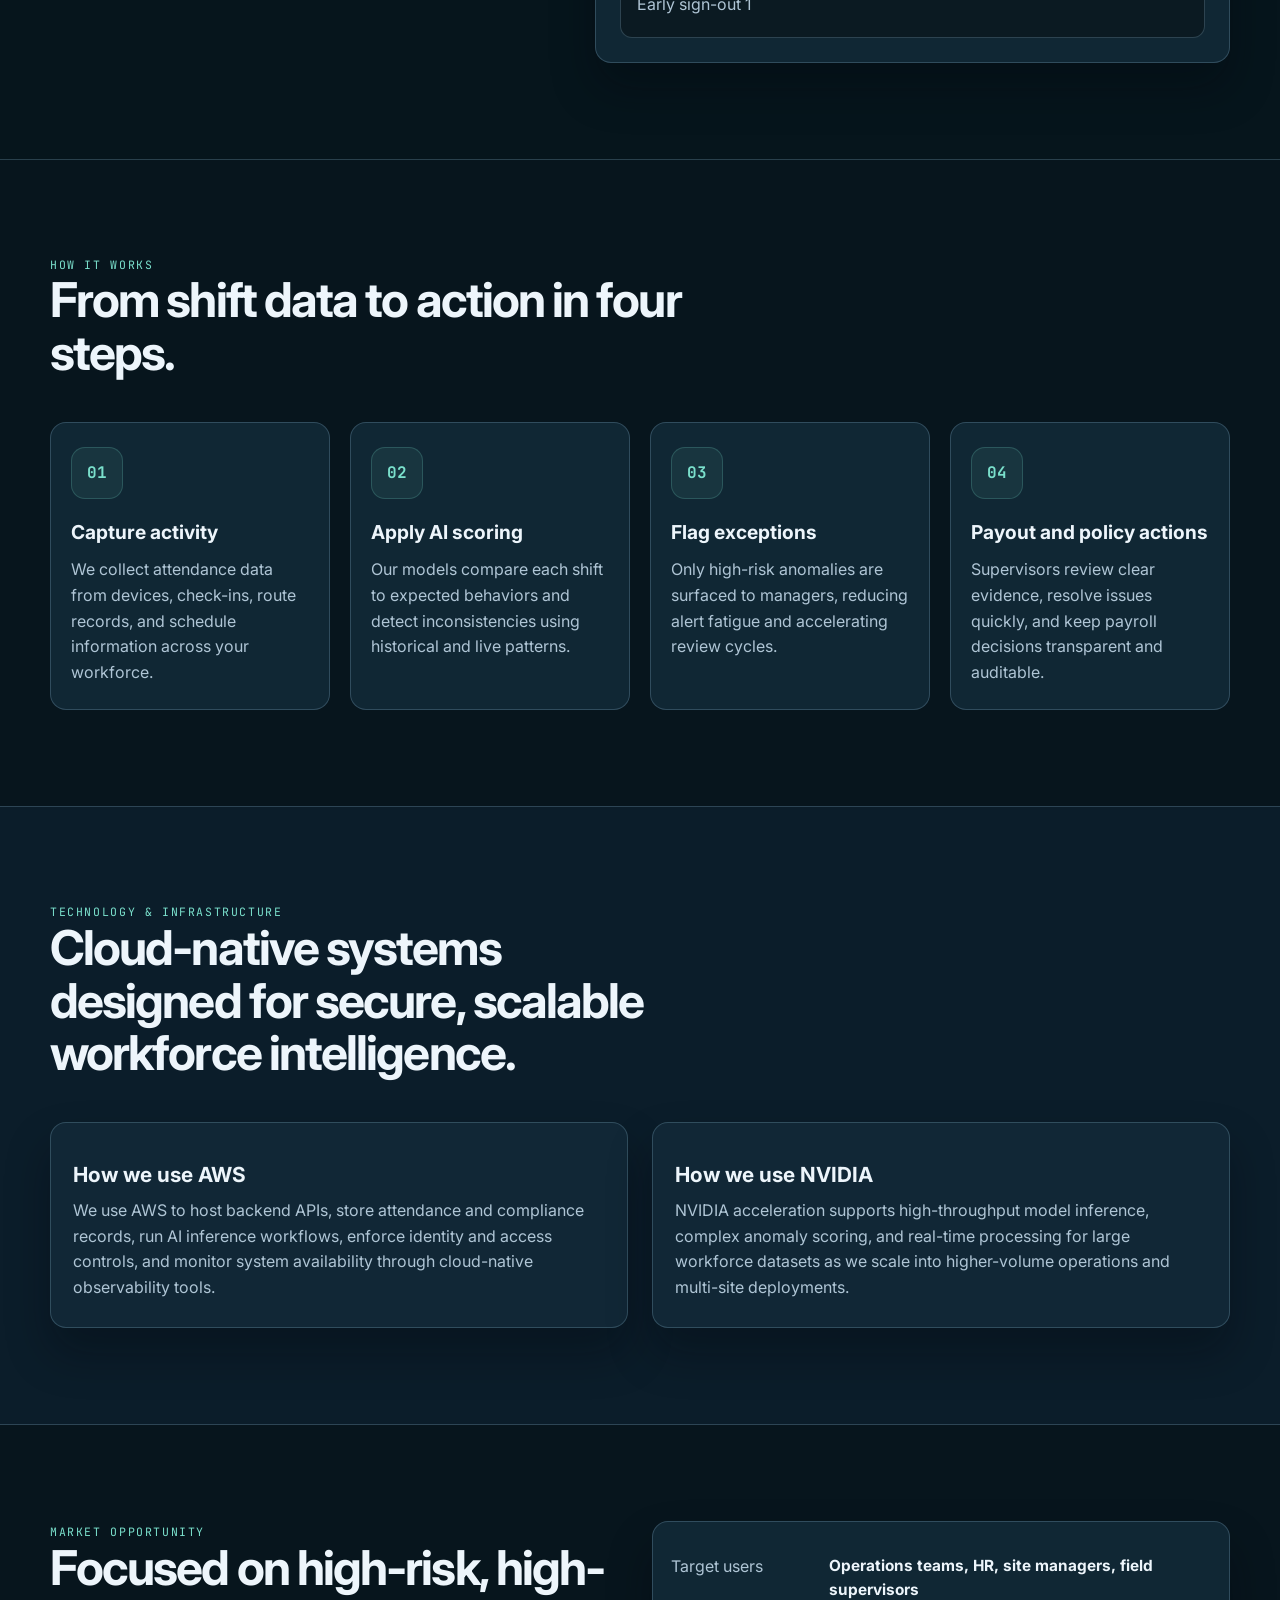
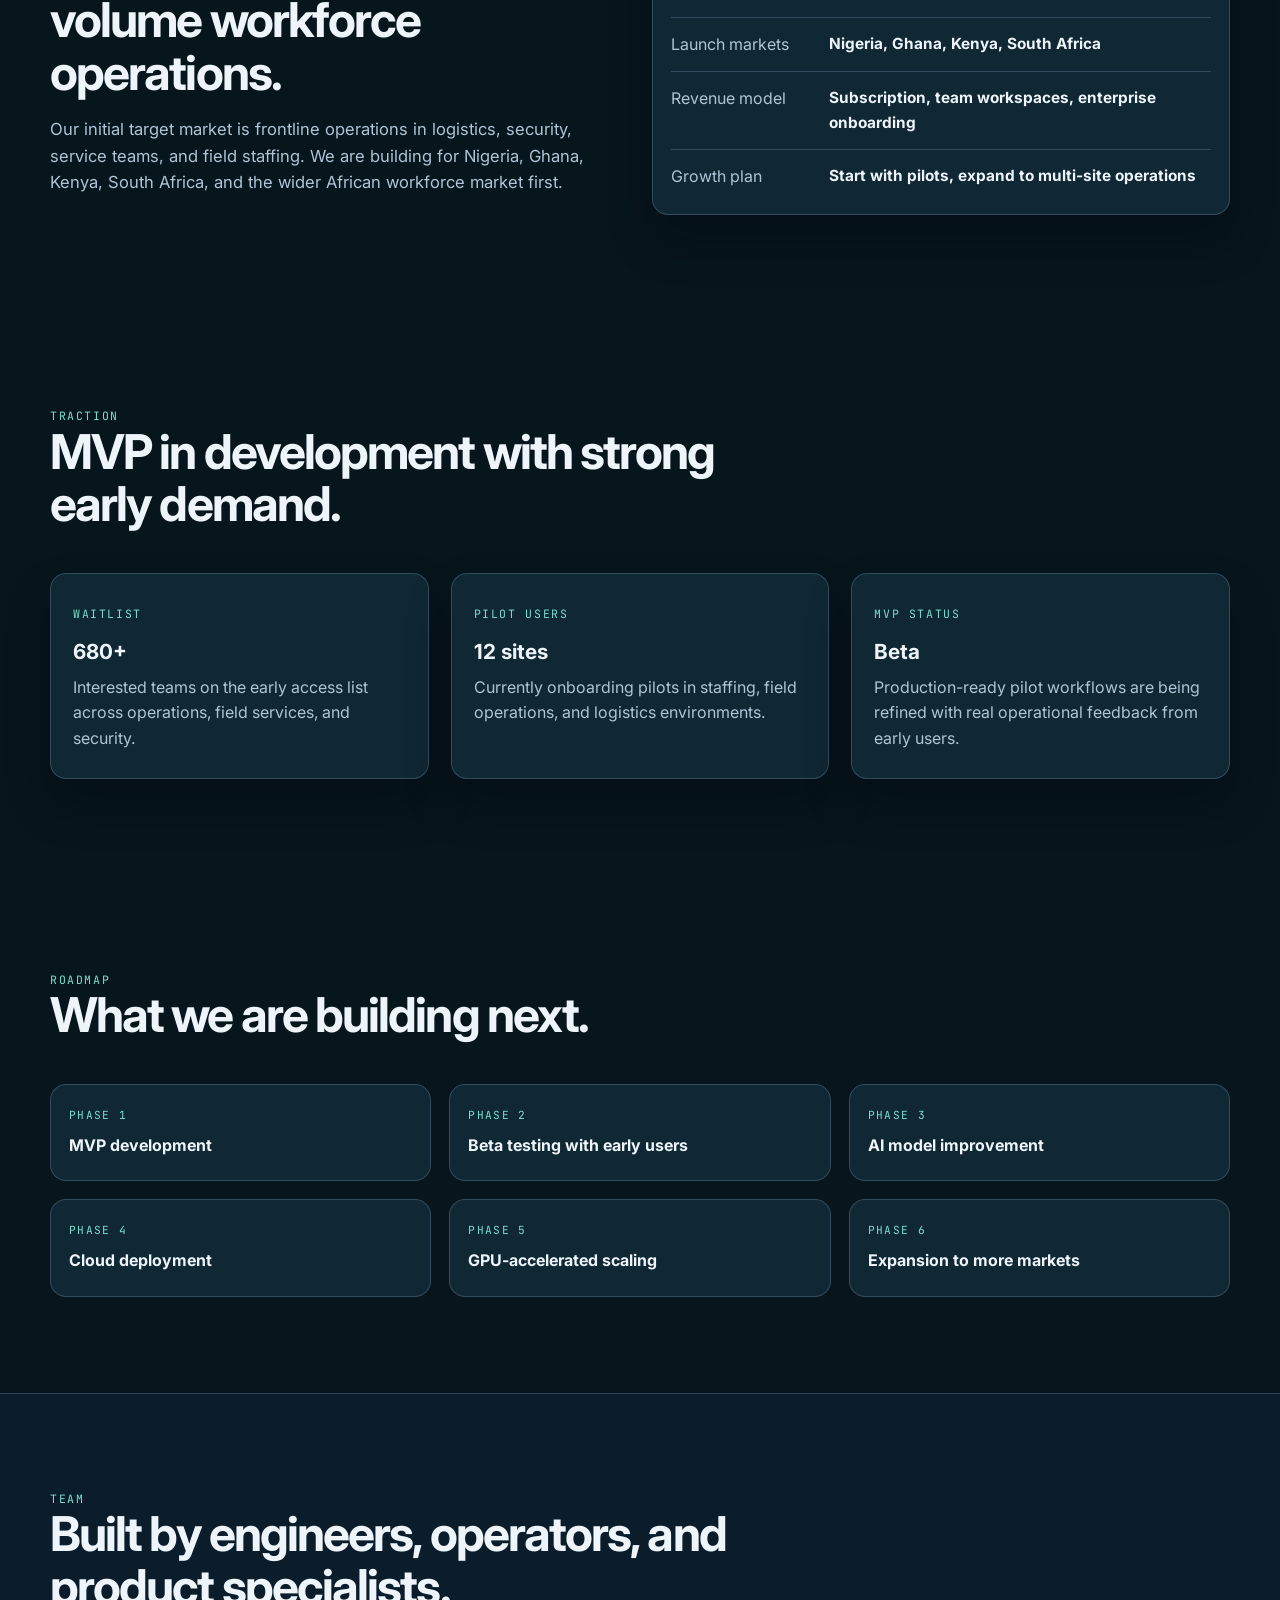
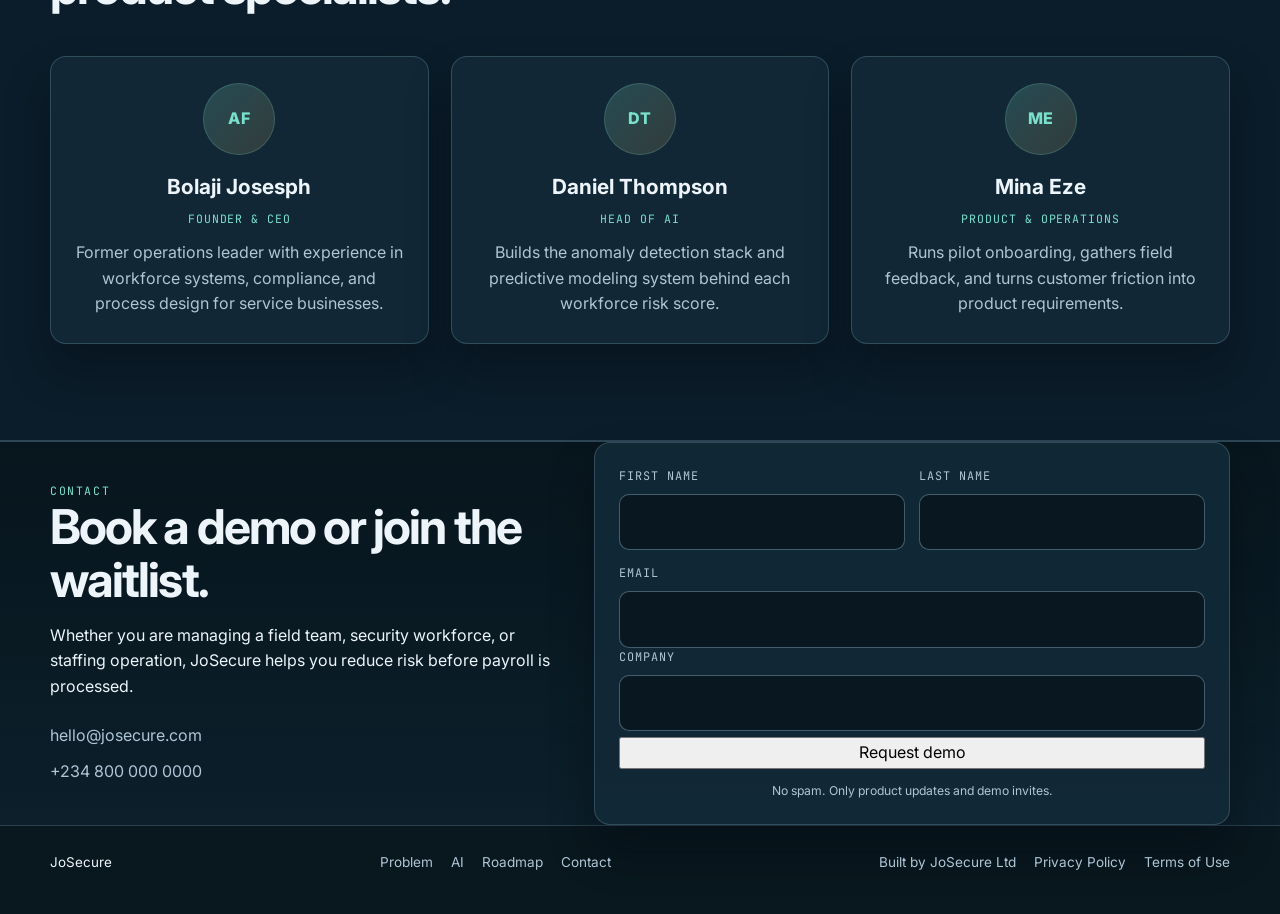
==== commit d8bff3bf: "logo edit" ====
--- a/index.html
+++ b/index.html
@@ -13,8 +13,8 @@
 <body>
   <header class="site-header">
     <nav class="navbar wrap" aria-label="Main navigation">
-      <a href="#top" class="brand" aria-label="JoSecure home">
-        <img src="images/logo.svg" alt="JoSecure Logo">
+      <a href="#top" class="brand" aria-label="Josecure home">
+        <img src="images/logo.svg" alt="Josecure Logo">
       </a>
 
       <div class="nav-menu">
--- a/style.css
+++ b/style.css
@@ -76,9 +76,10 @@
 }
 
 .brand img {
-  width: 240px;
+  width: 300px;
   height: auto;
   display: block;
+  object-fit: contain;
 }
 
 .nav-menu {
@@ -210,7 +211,7 @@
   }
 
   .brand img {
-    width: 210px;
+    width: 260px;
   }
 }
 
@@ -221,7 +222,7 @@
   }
 
   .brand img {
-    width: 180px;
+    width: 190px;
   }
 
   .nav-menu,
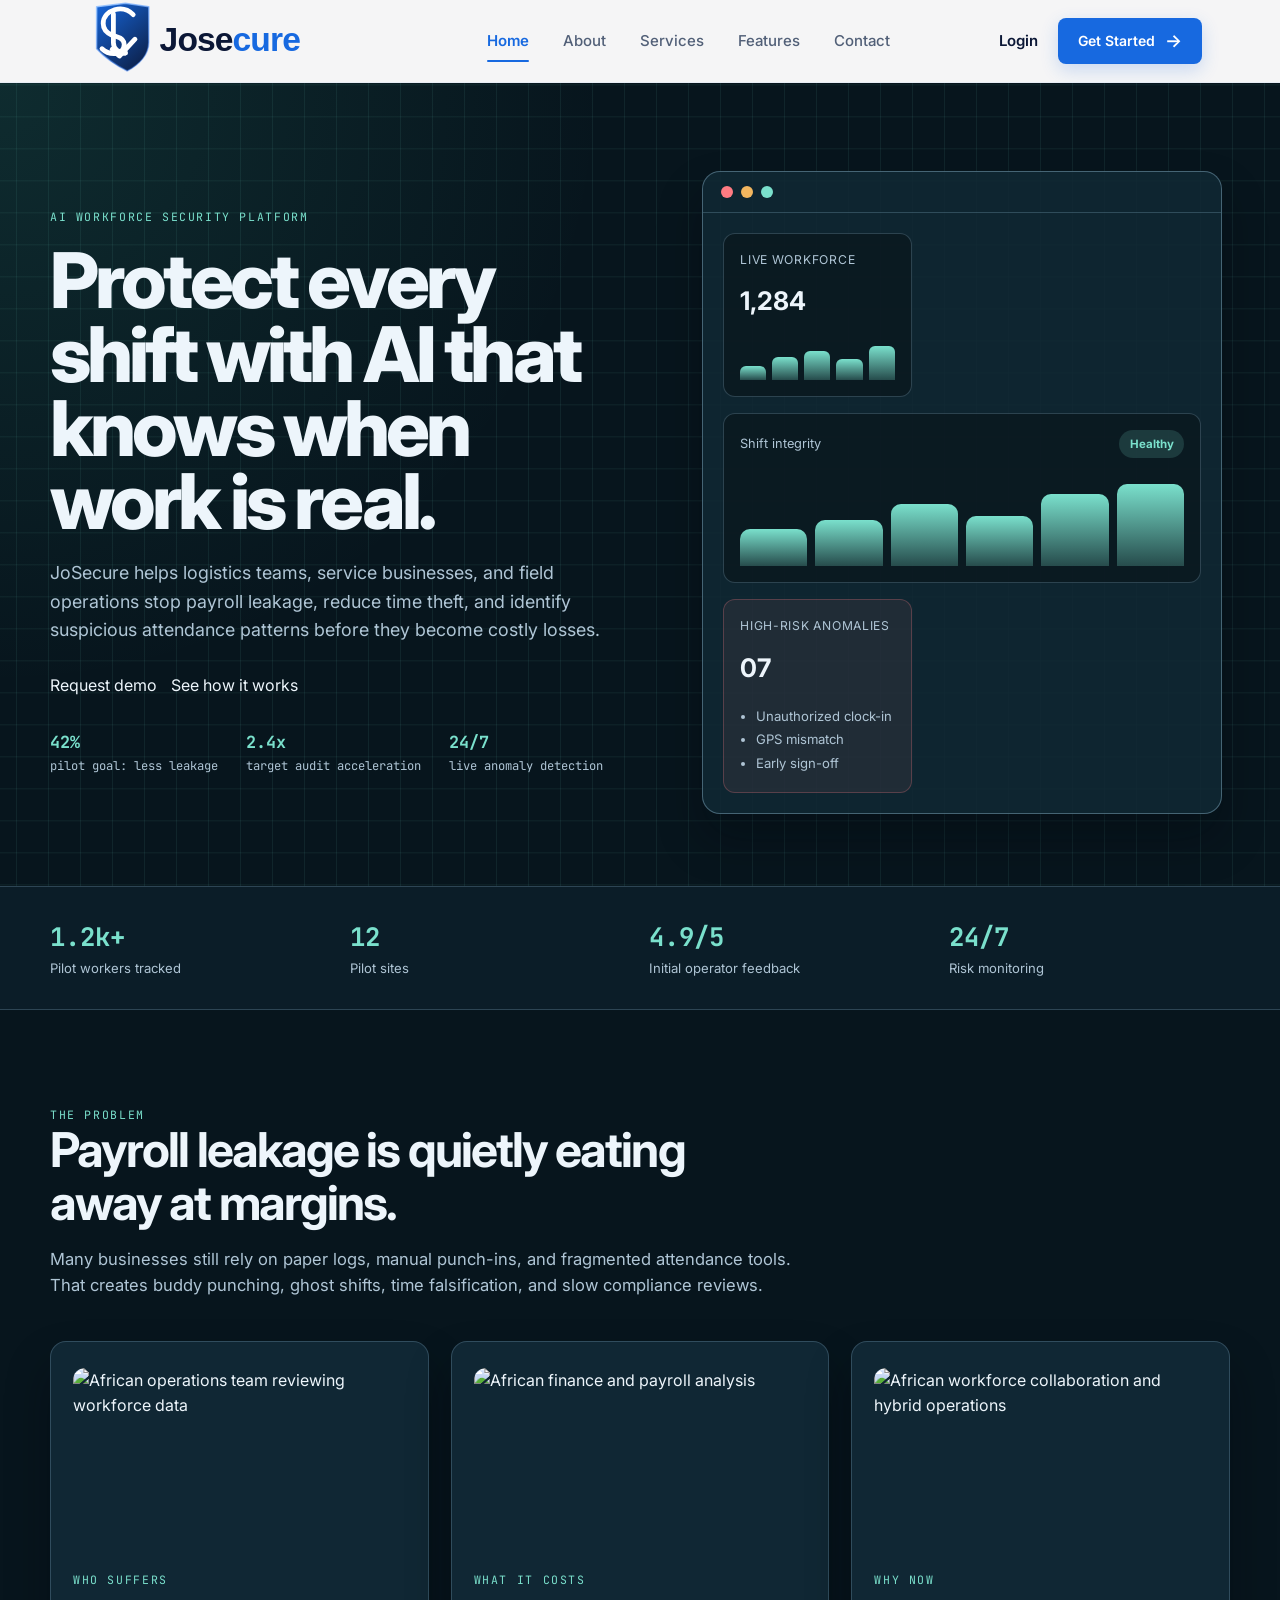
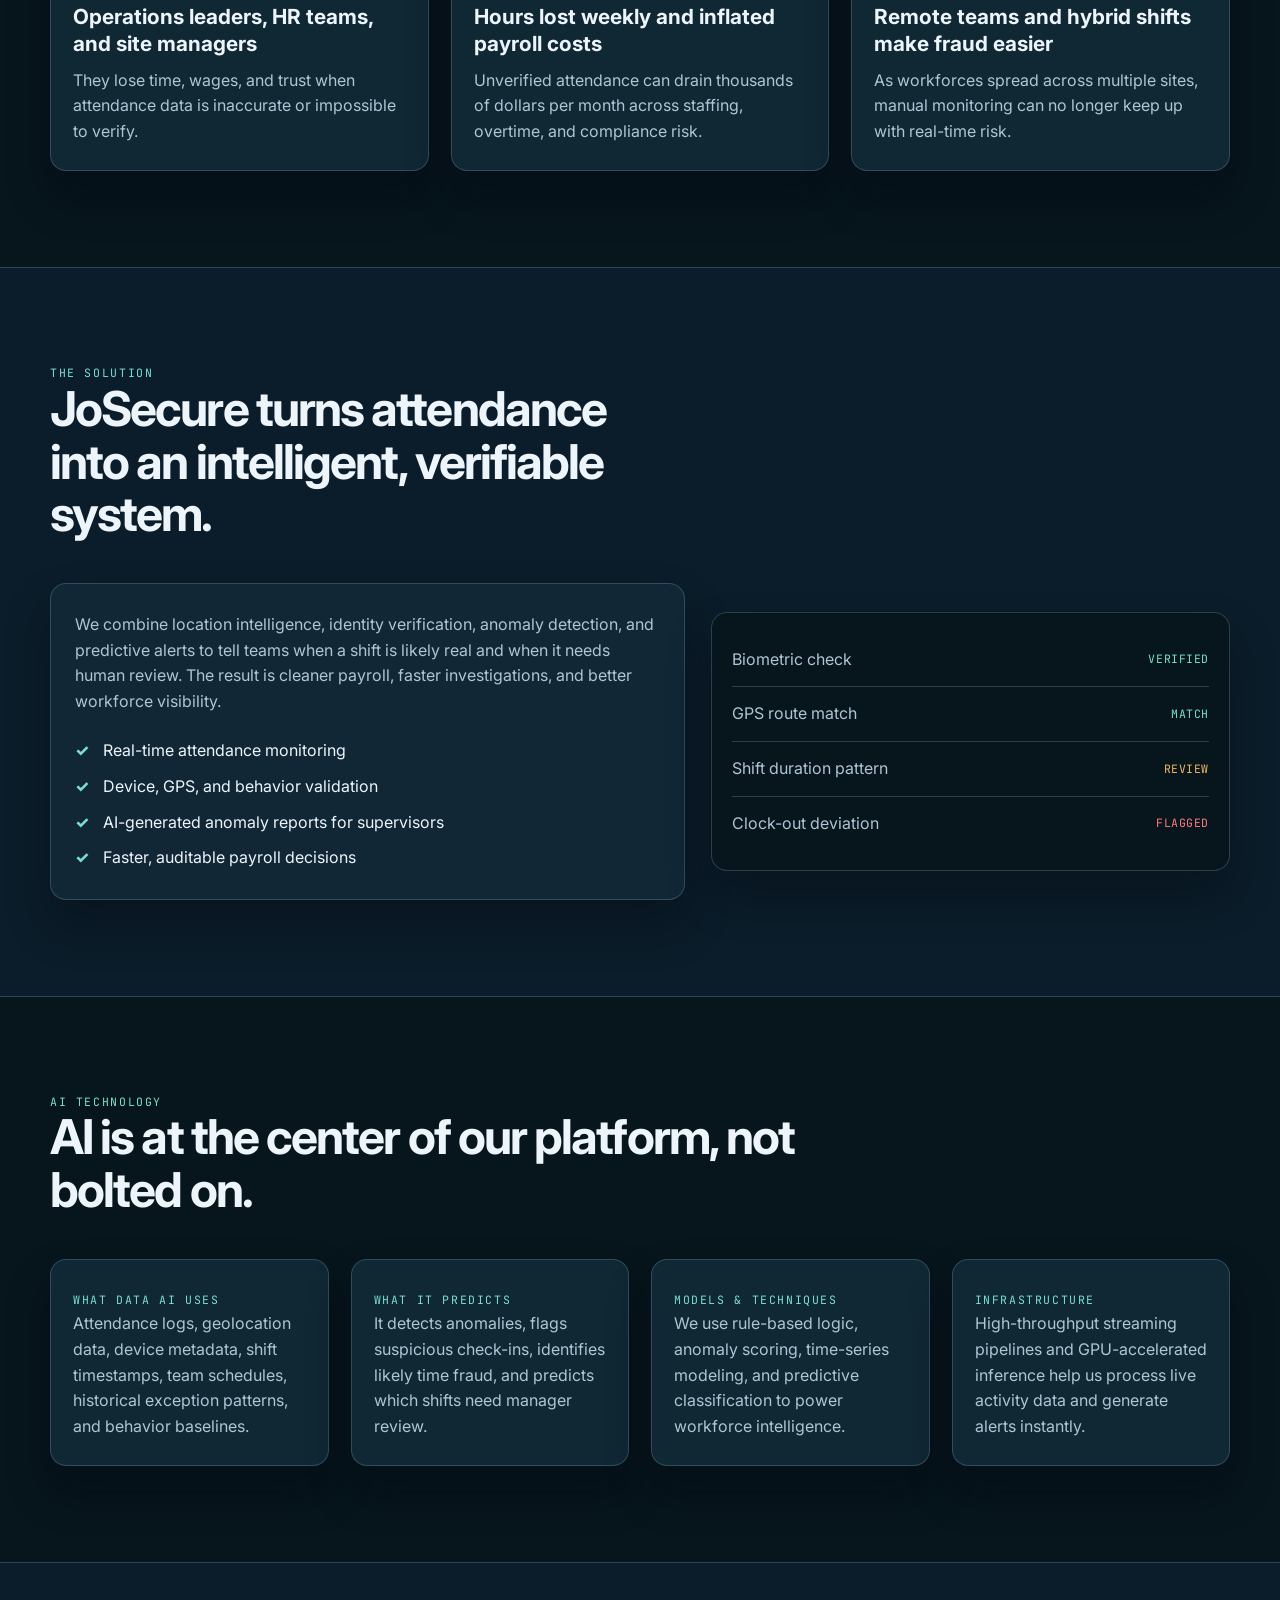
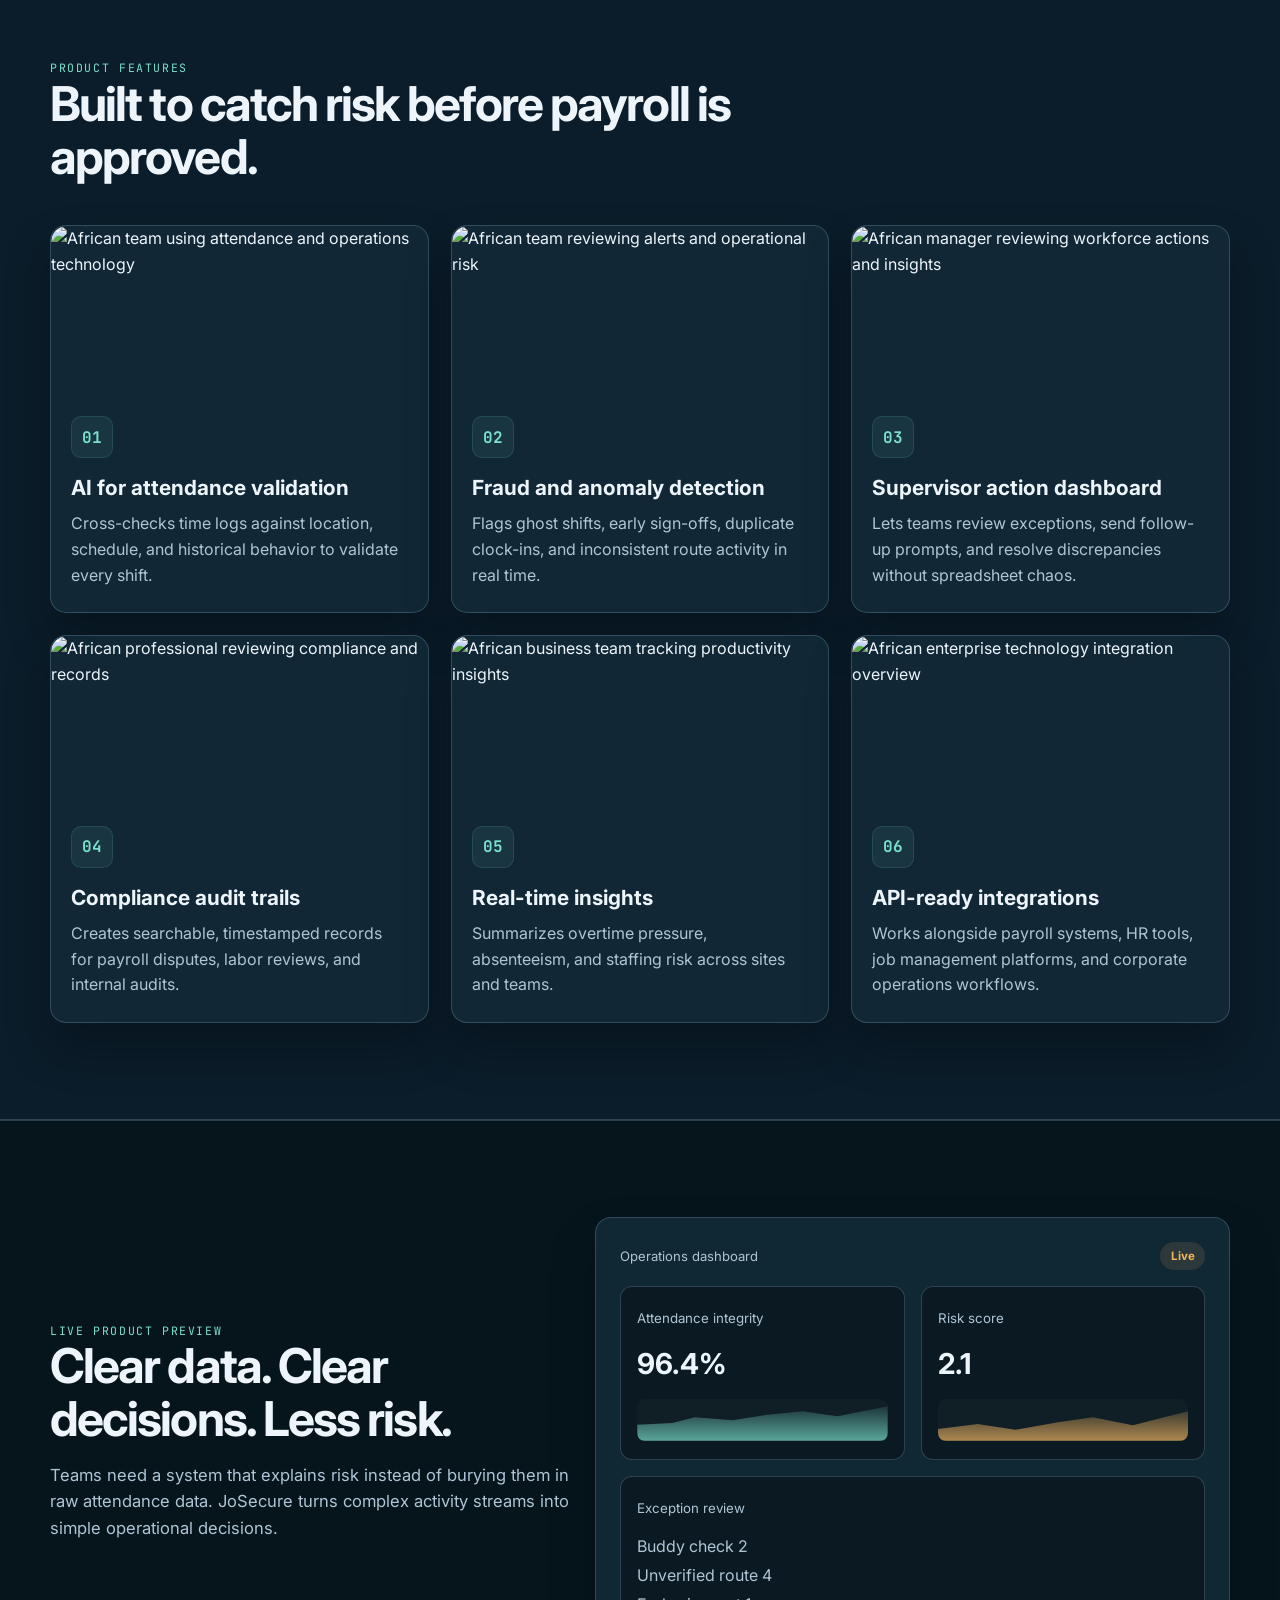
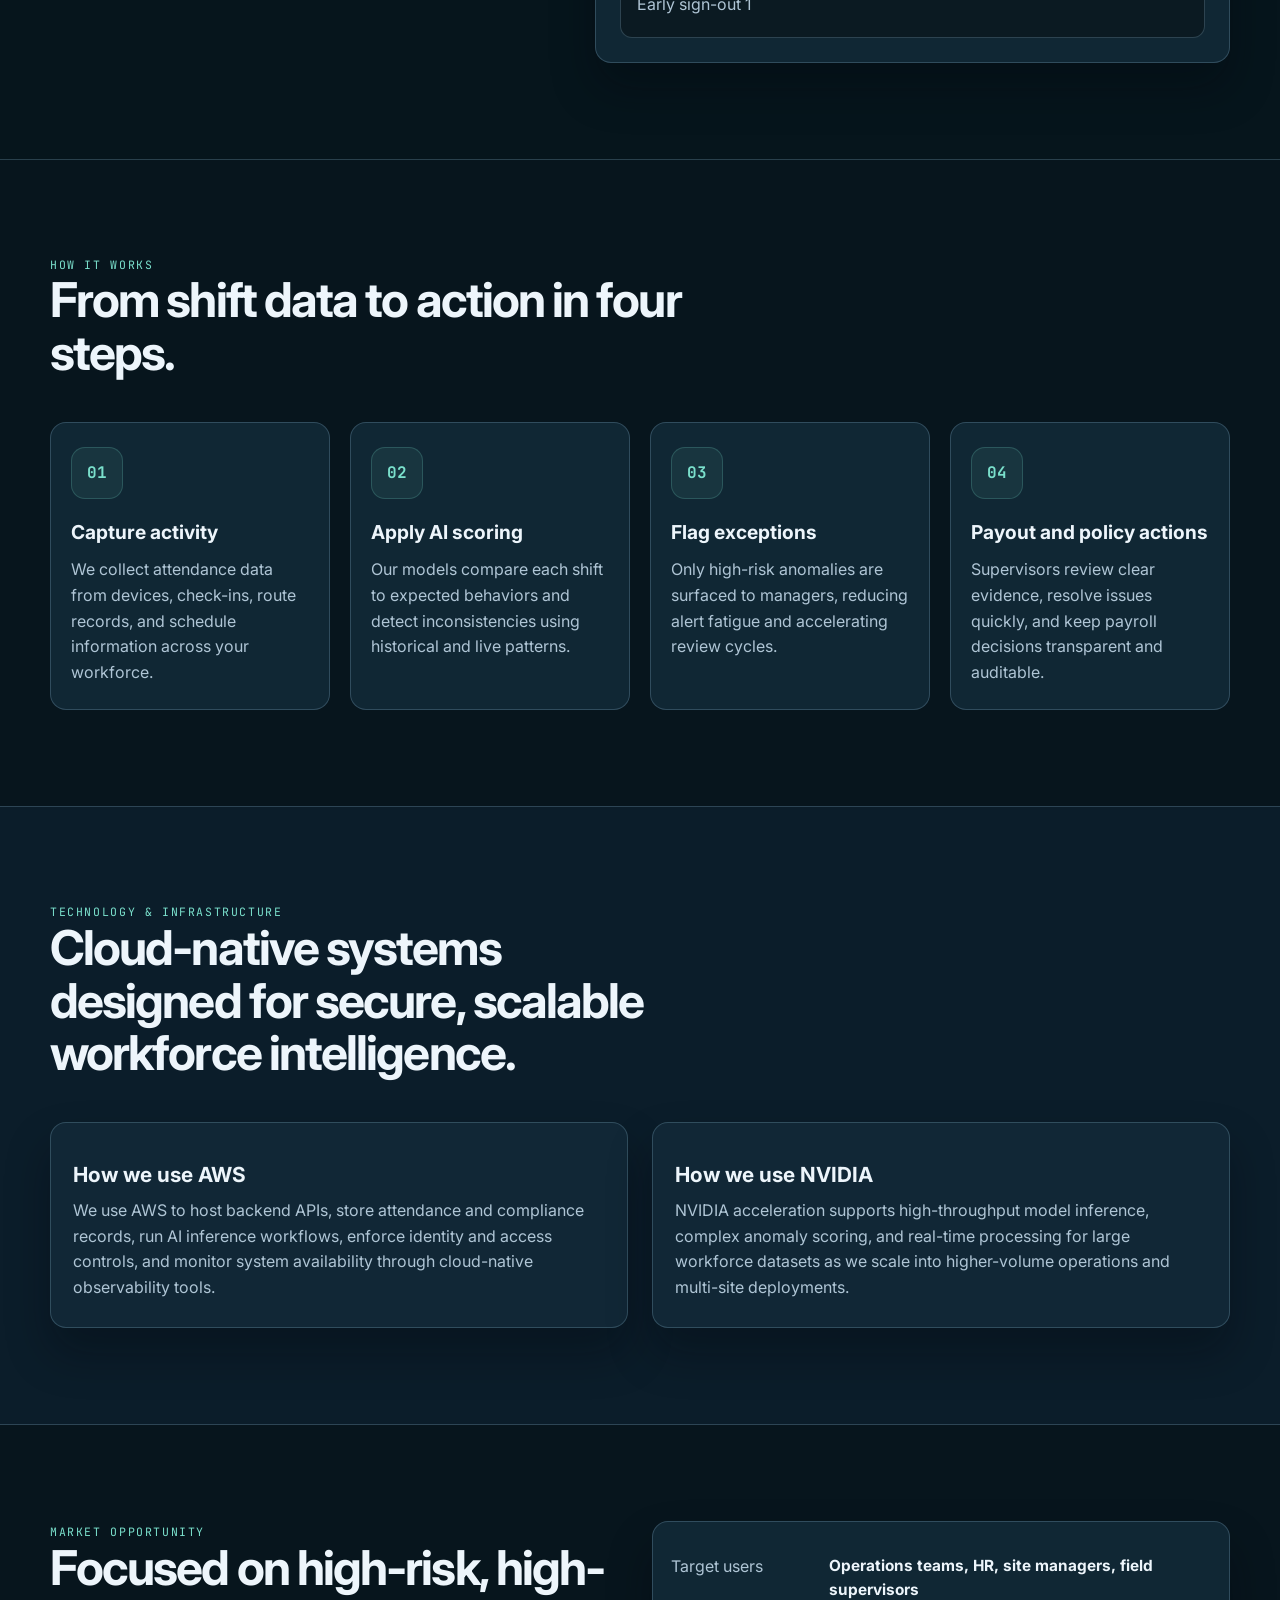
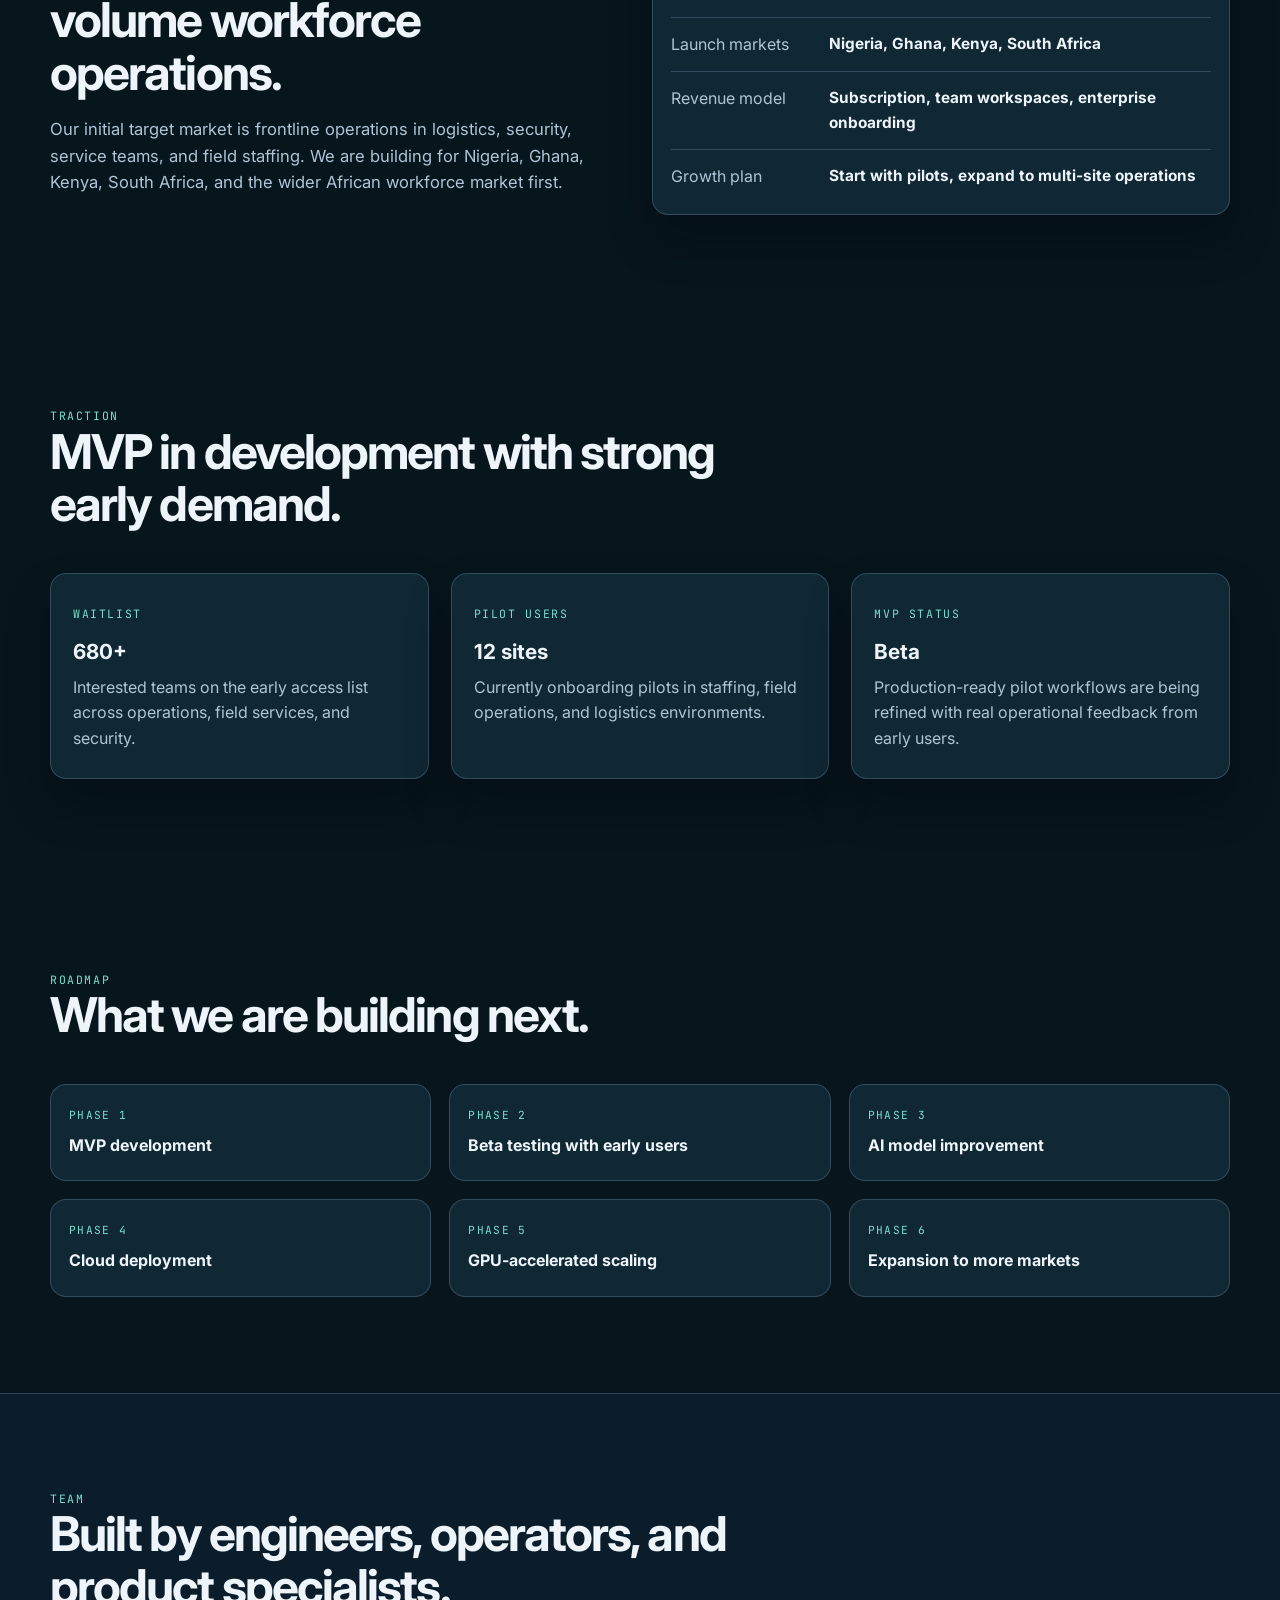
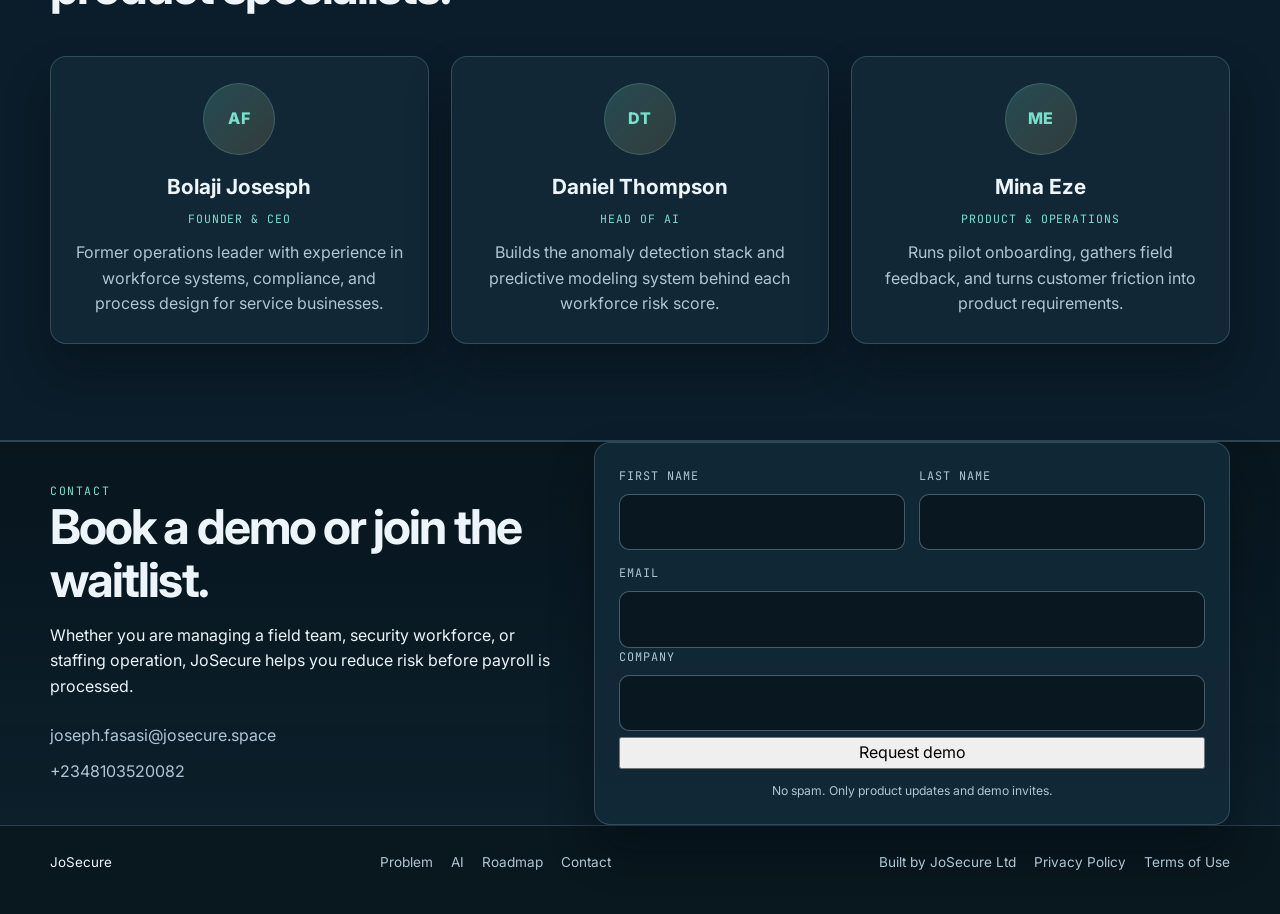
==== commit 3afa65c6: "Update index.html" ====
--- a/index.html
+++ b/index.html
@@ -504,8 +504,8 @@
             Whether you are managing a field team, security workforce, or staffing operation, JoSecure helps you reduce risk before payroll is processed.
           </p>
           <div class="contact-list">
-            <a href="mailto:hello@josecure.com">hello@josecure.com</a>
-            <span>+234 800 000 0000</span>
+            <a href="mailto:joseph.fasasi@josecure.space">joseph.fasasi@josecure.space</a>
+            <span>+2348103520082</span>
           </div>
         </div>
 
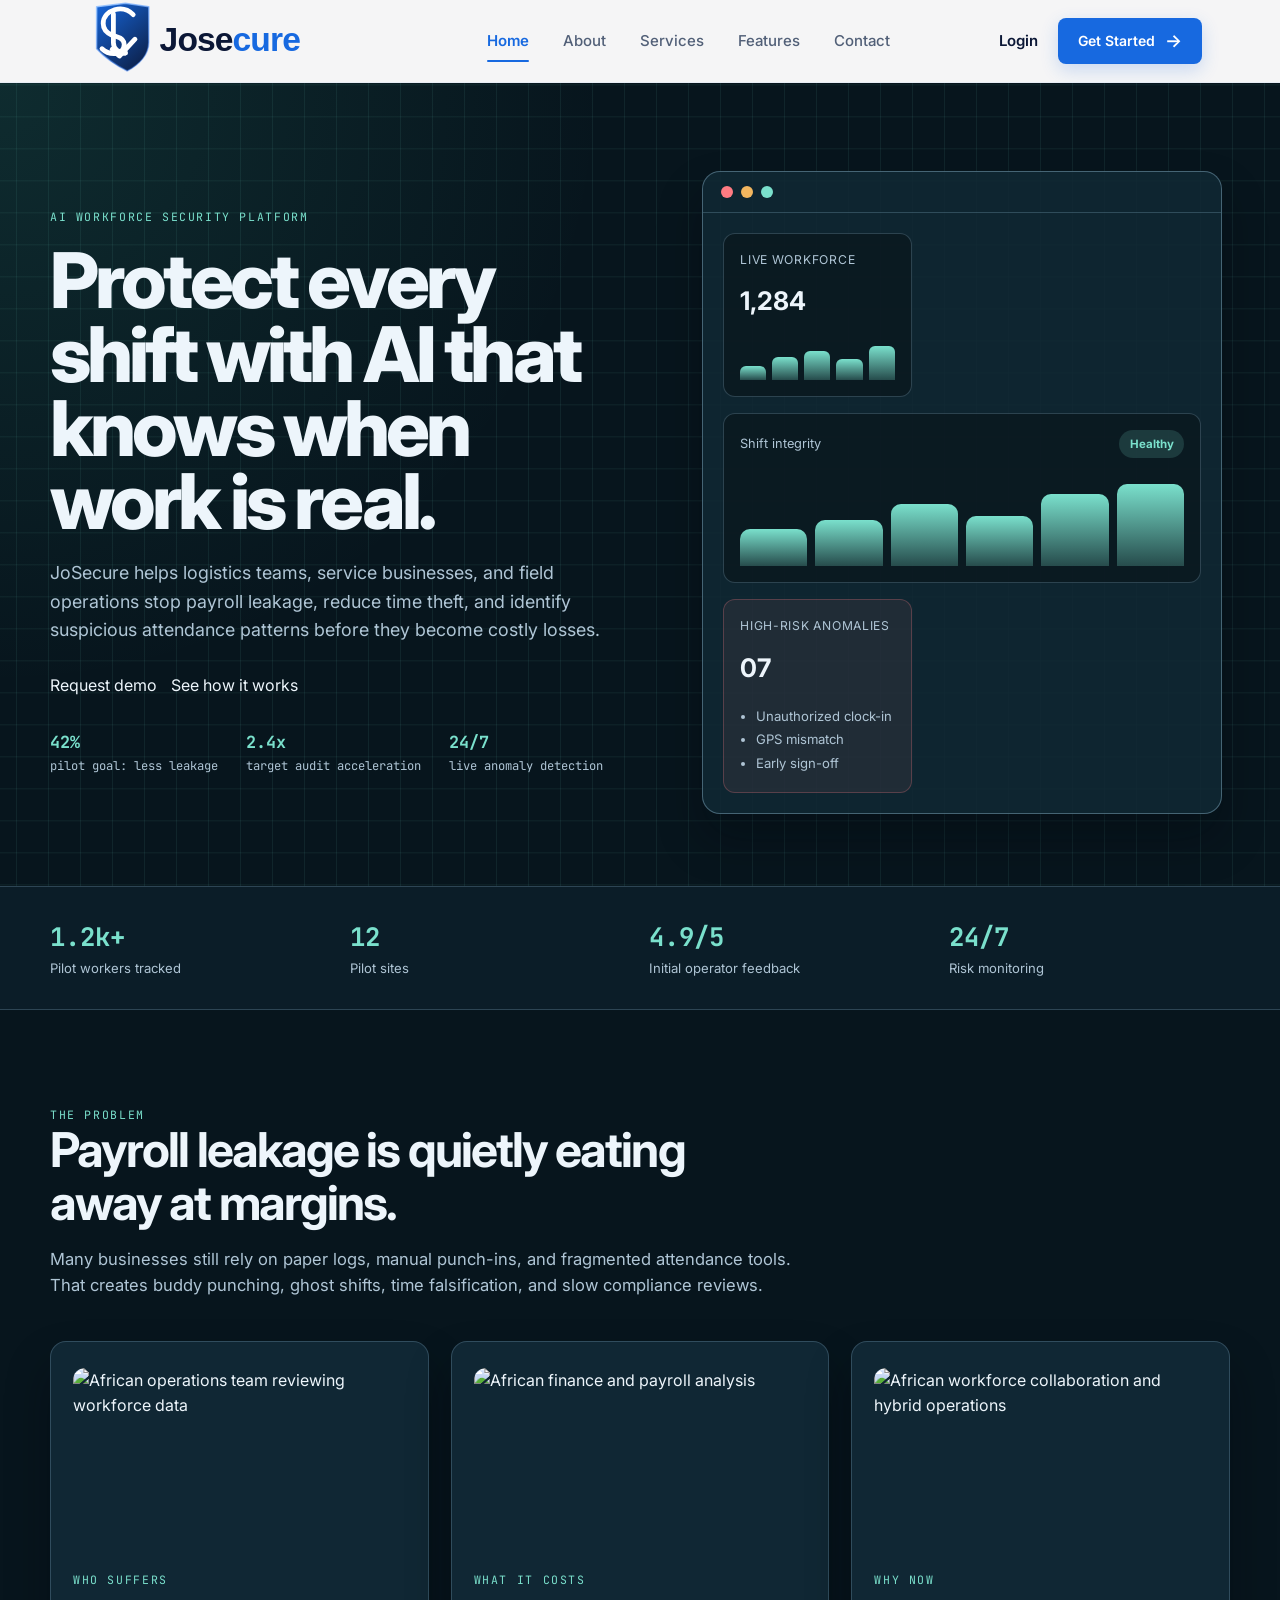
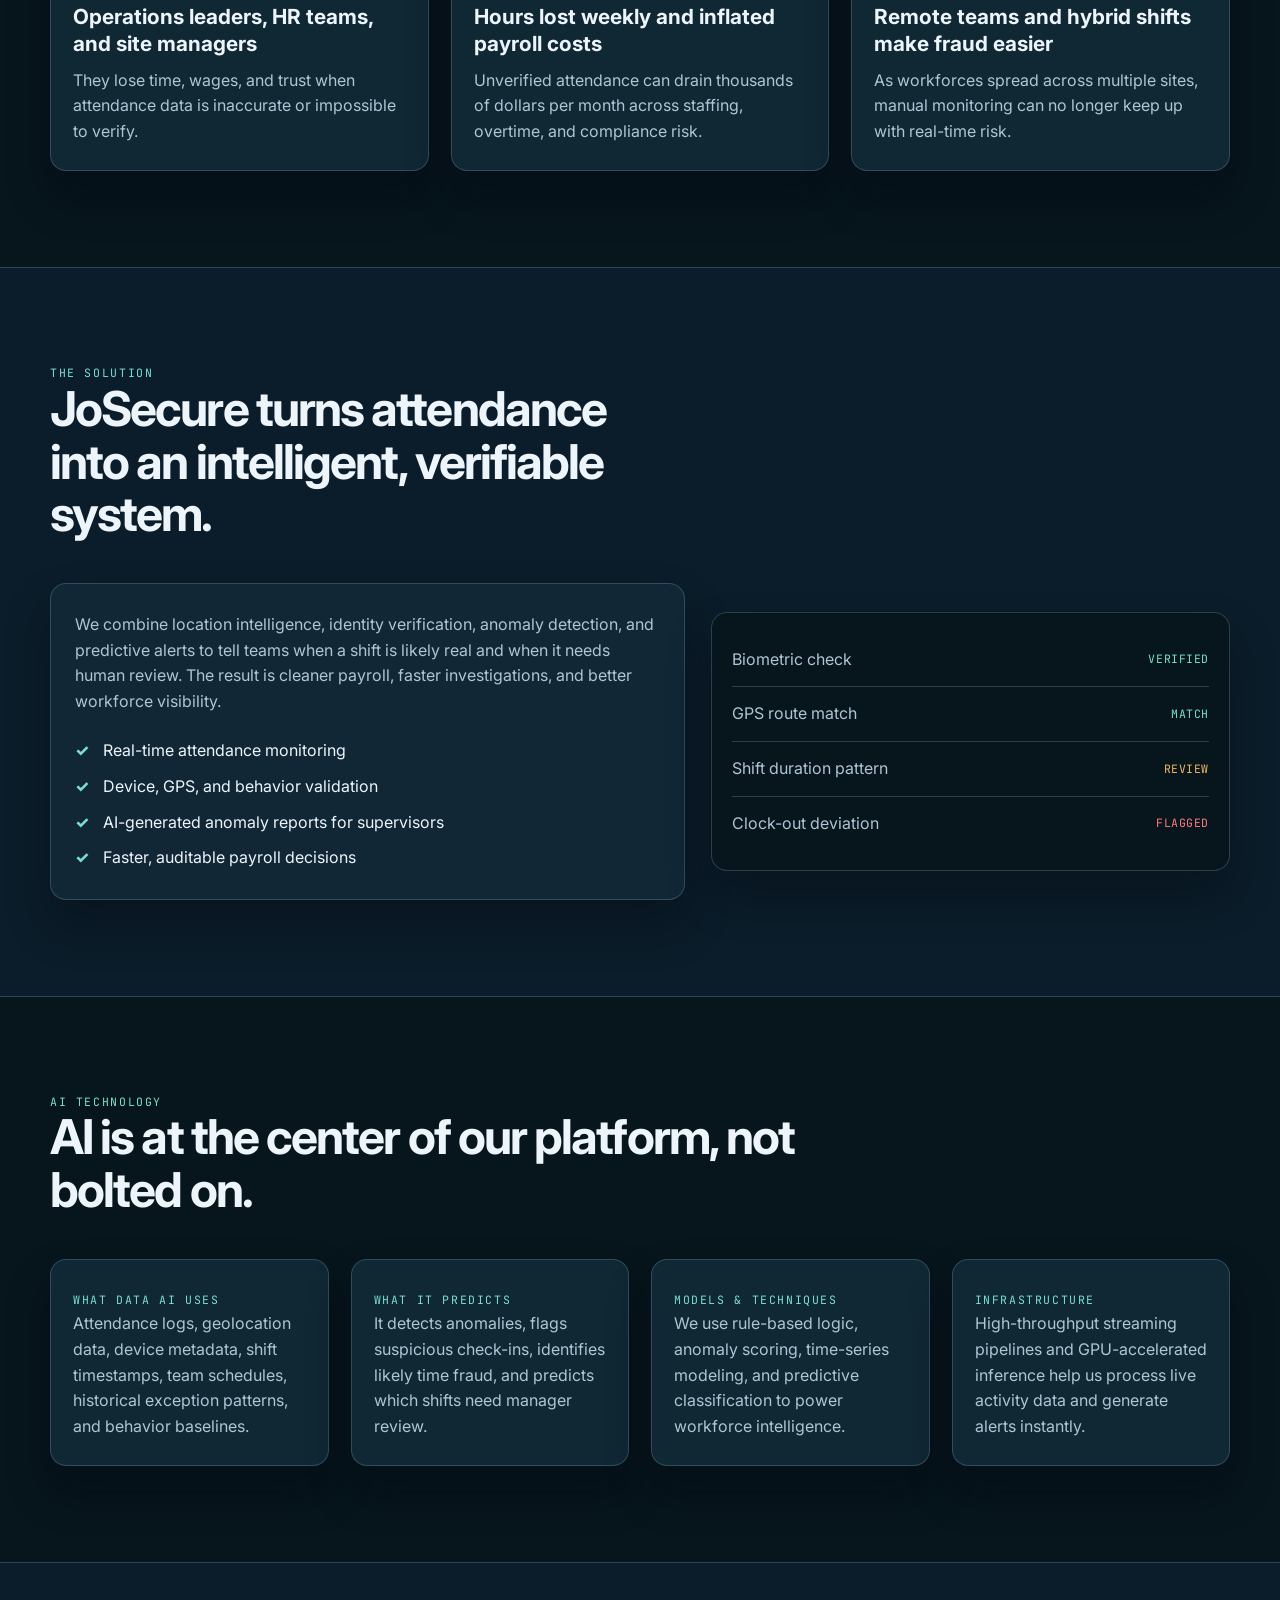
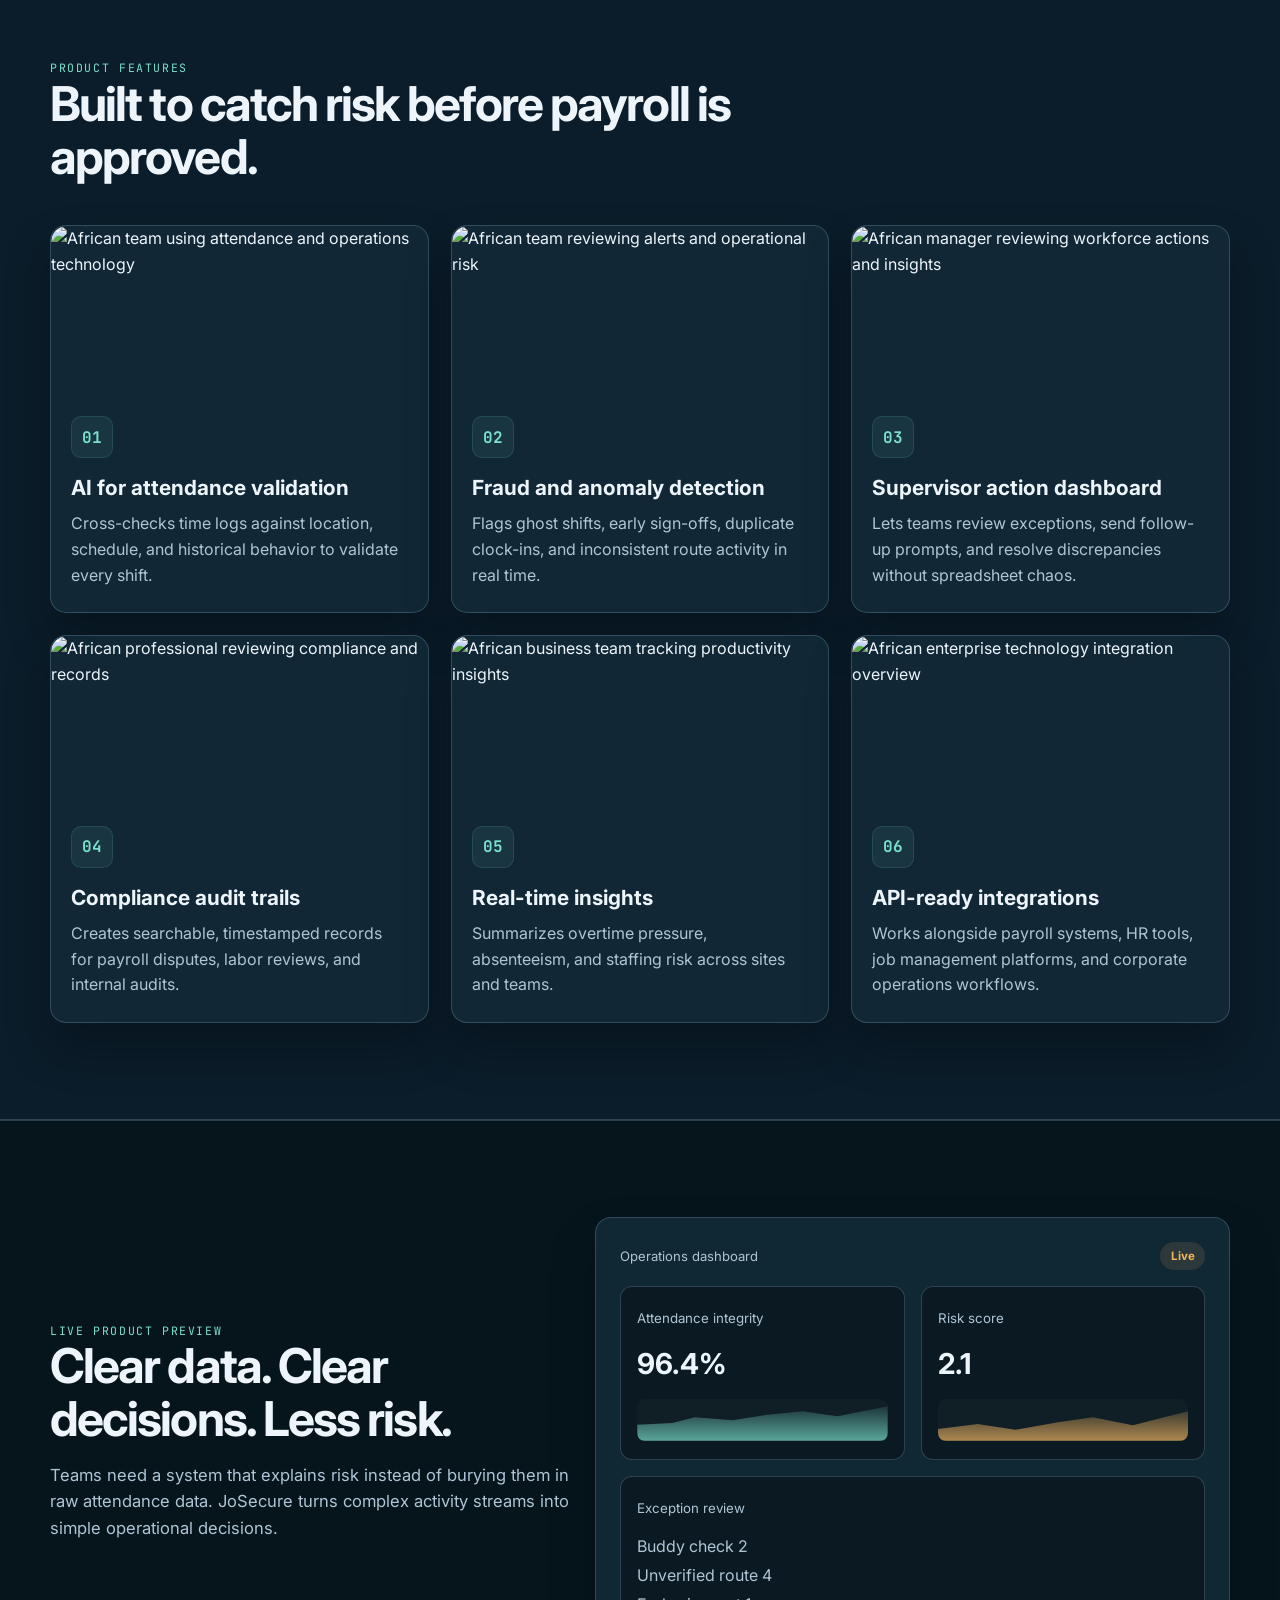
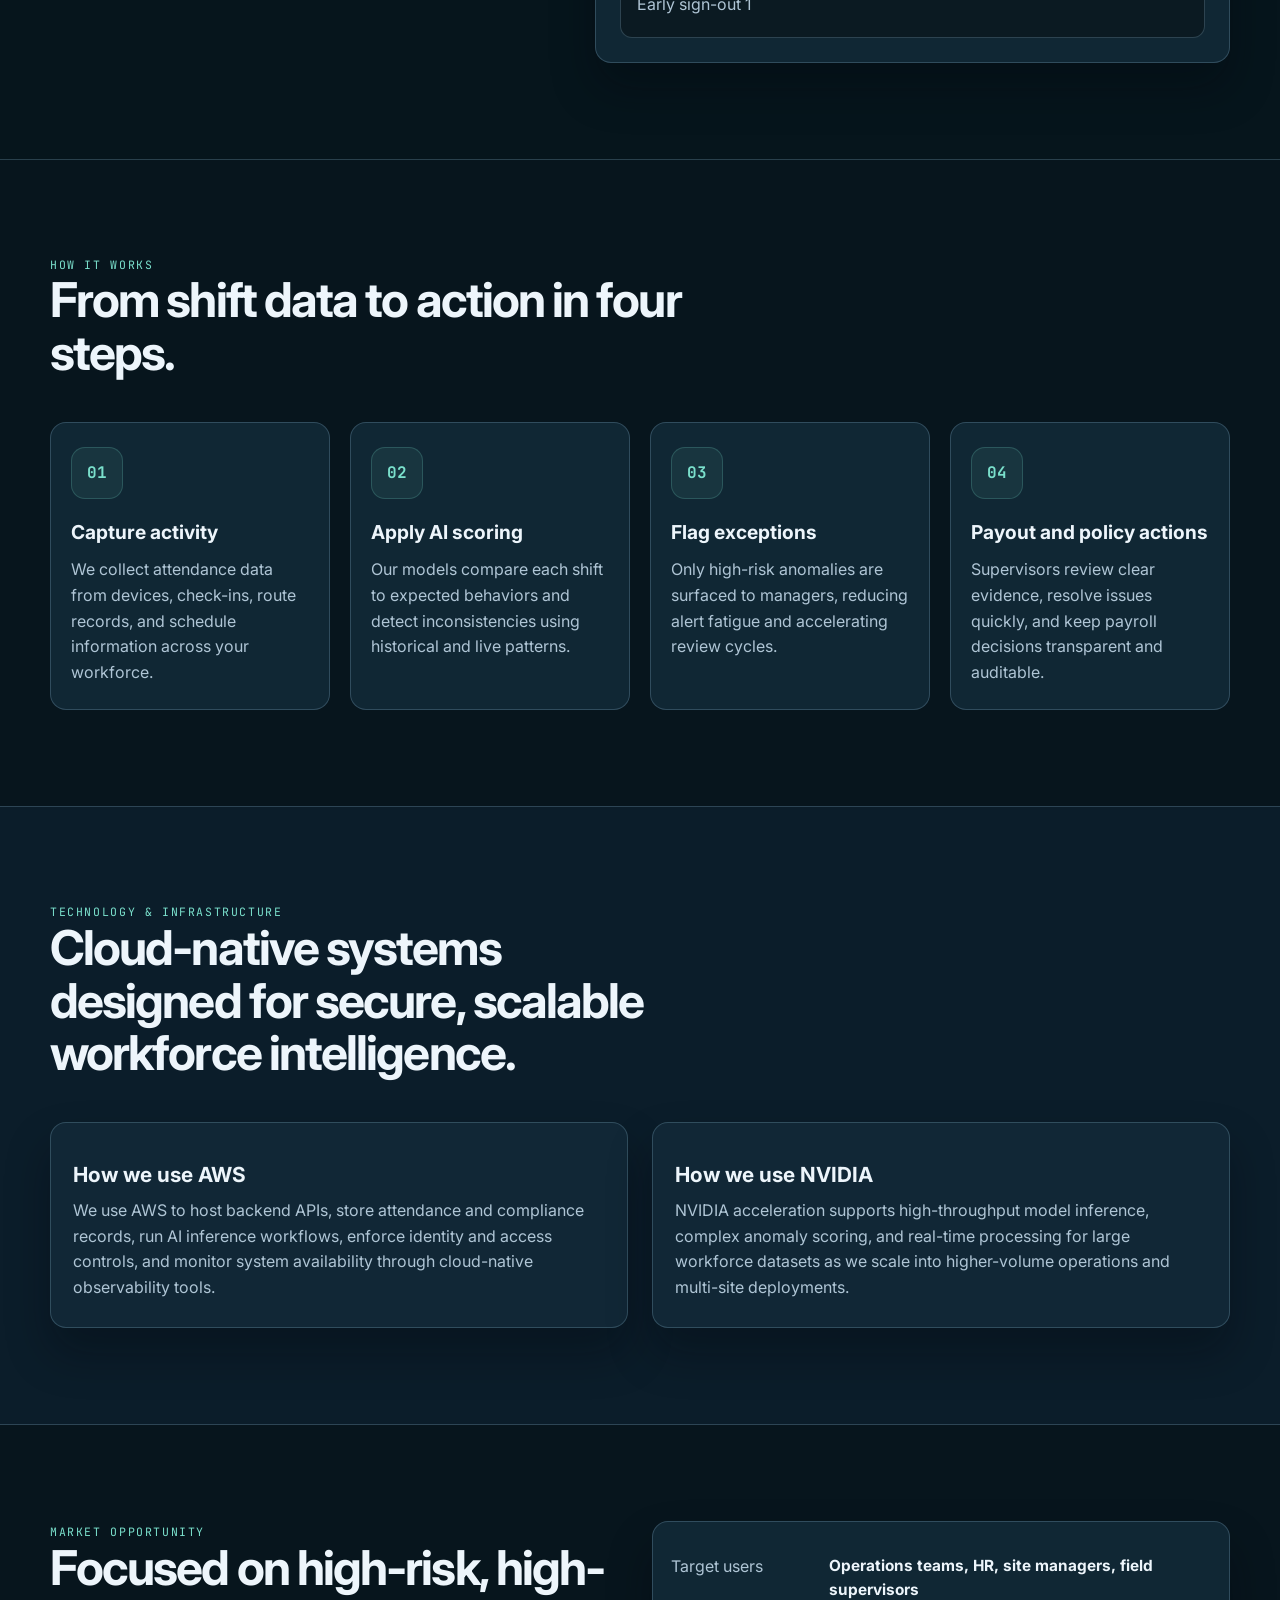
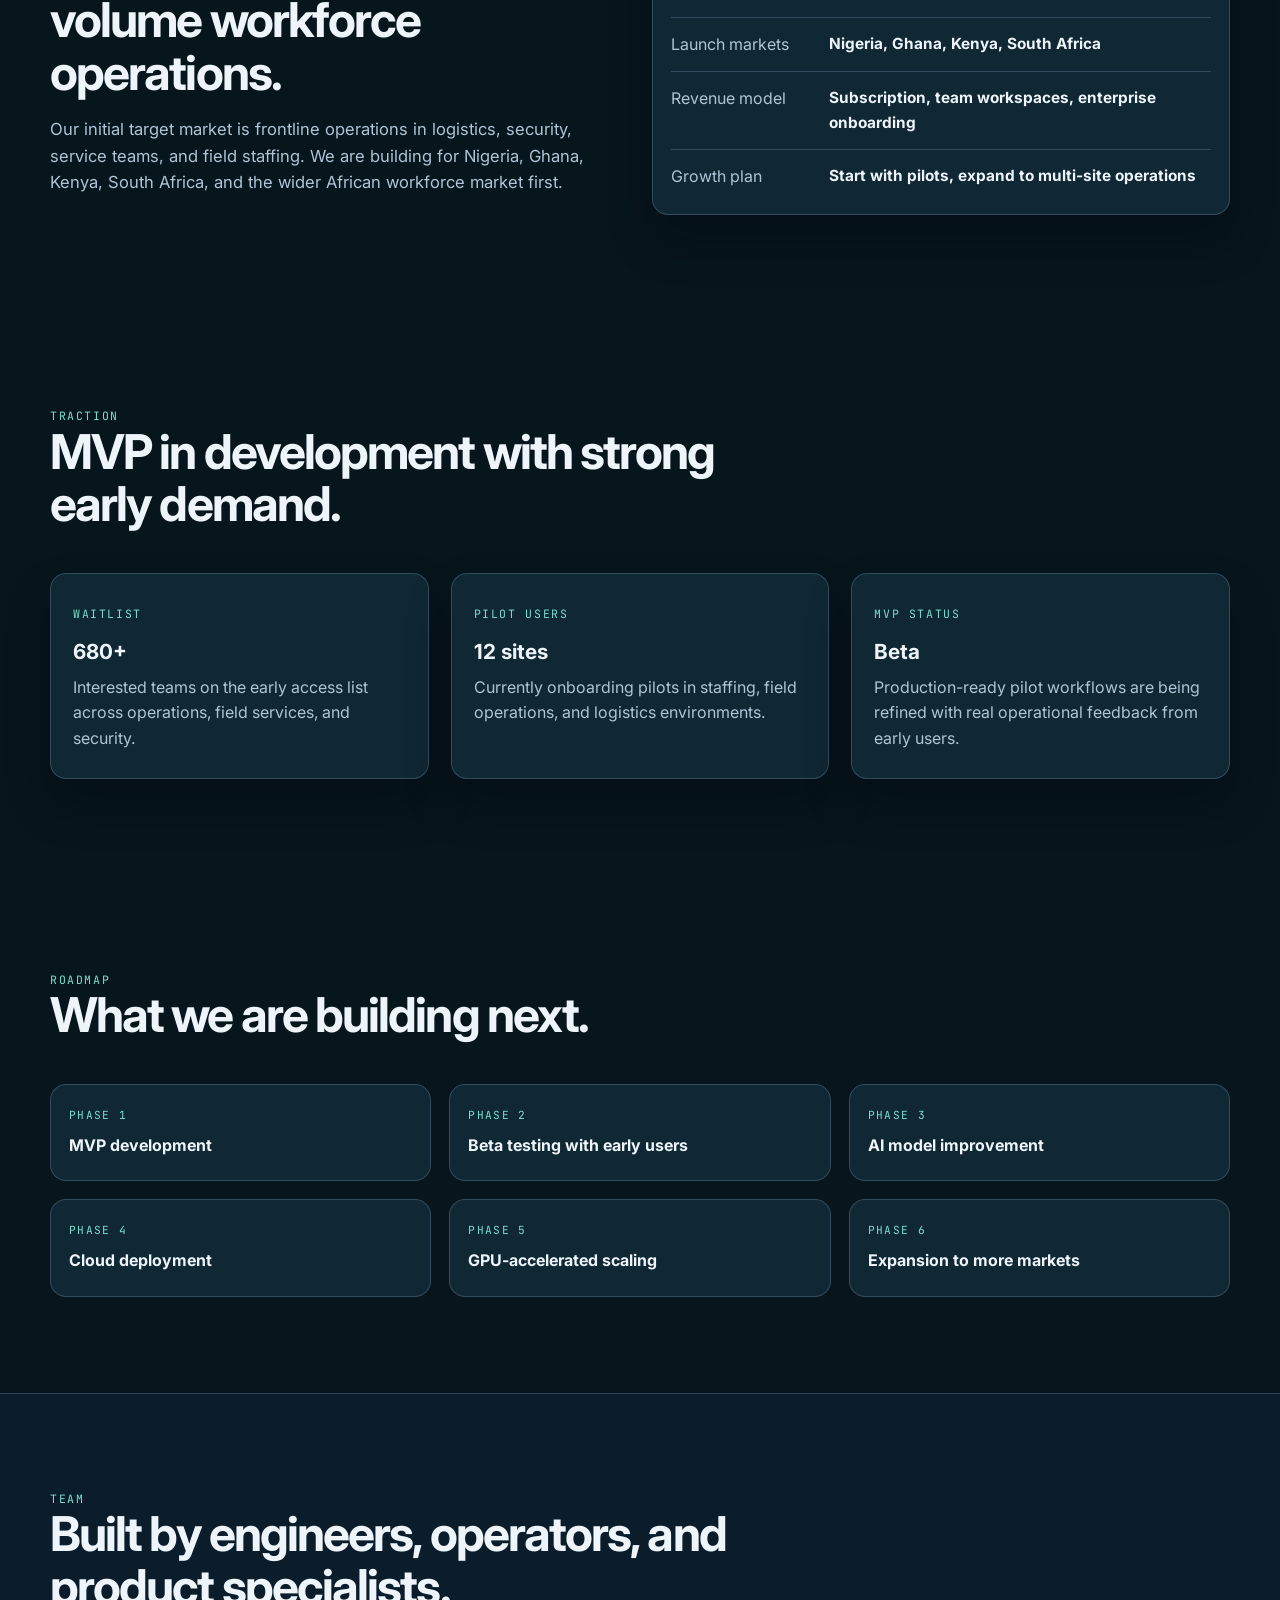
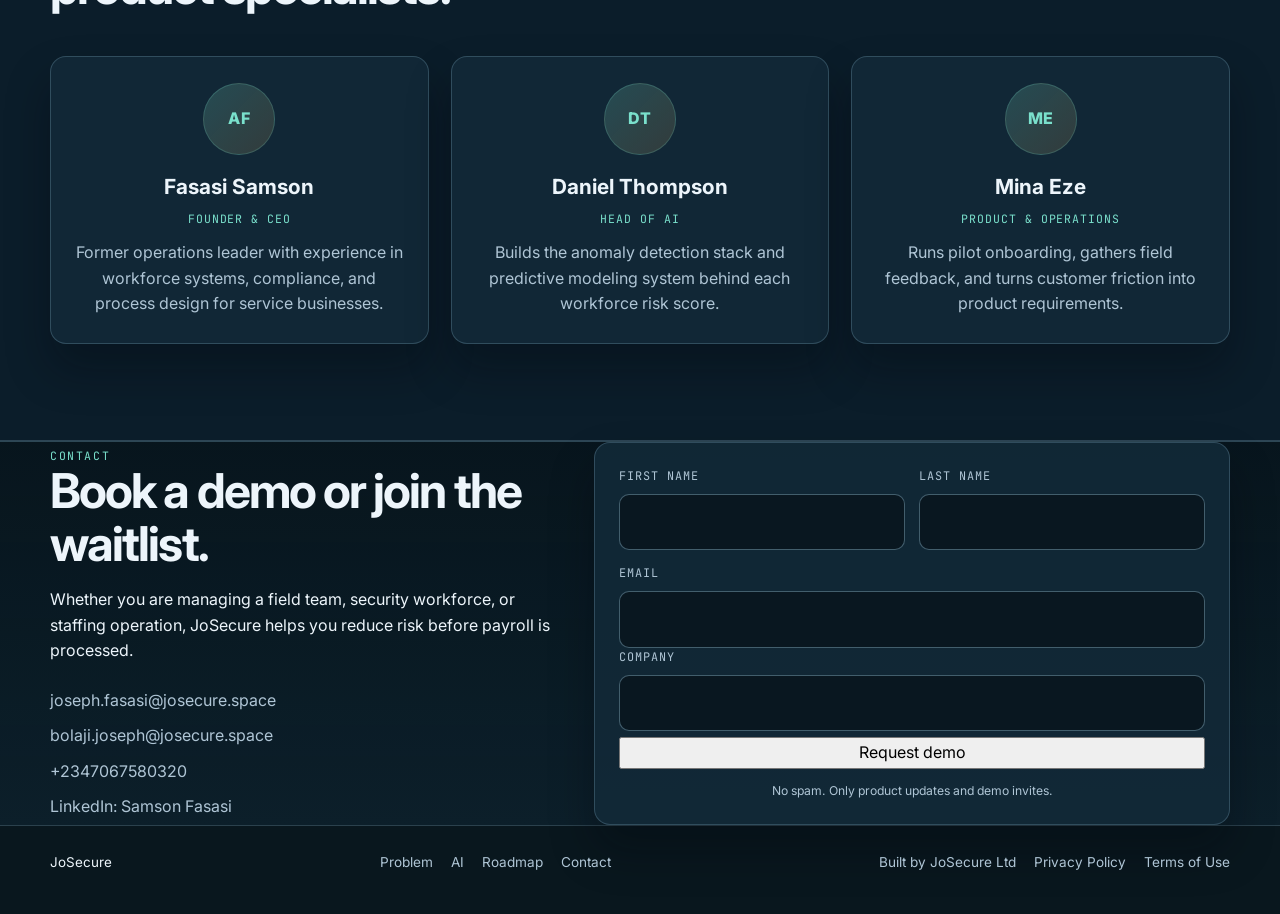
==== commit 16b47a8e: "profile set" ====
--- a/index.html
+++ b/index.html
@@ -475,7 +475,7 @@
         <div class="team-grid">
           <article class="team-card">
             <div class="avatar">AF</div>
-            <h3>Bolaji Josesph</h3>
+            <h3>Fasasi Samson</h3>
             <span>Founder &amp; CEO</span>
             <p>Former operations leader with experience in workforce systems, compliance, and process design for service businesses.</p>
           </article>
@@ -505,7 +505,9 @@
           </p>
           <div class="contact-list">
             <a href="mailto:joseph.fasasi@josecure.space">joseph.fasasi@josecure.space</a>
-            <span>+2348103520082</span>
+            <a href="mailto:bolaji.joseph@josecure.space">bolaji.joseph@josecure.space</a>
+            <span>+2347067580320</span>
+            <a href="https://www.linkedin.com/in/samson-fasasi-3a4537353" target="_blank" rel="noopener noreferrer" aria-label="Samson Fasasi on LinkedIn">LinkedIn: Samson Fasasi</a>
           </div>
         </div>
 
--- a/style.css
+++ b/style.css
@@ -963,6 +963,11 @@
   color: var(--muted);
 }
 
+.contact-list a:hover,
+.contact-list a:focus-visible {
+  color: var(--brand);
+}
+
 .contact-form {
   padding: 24px;
 }
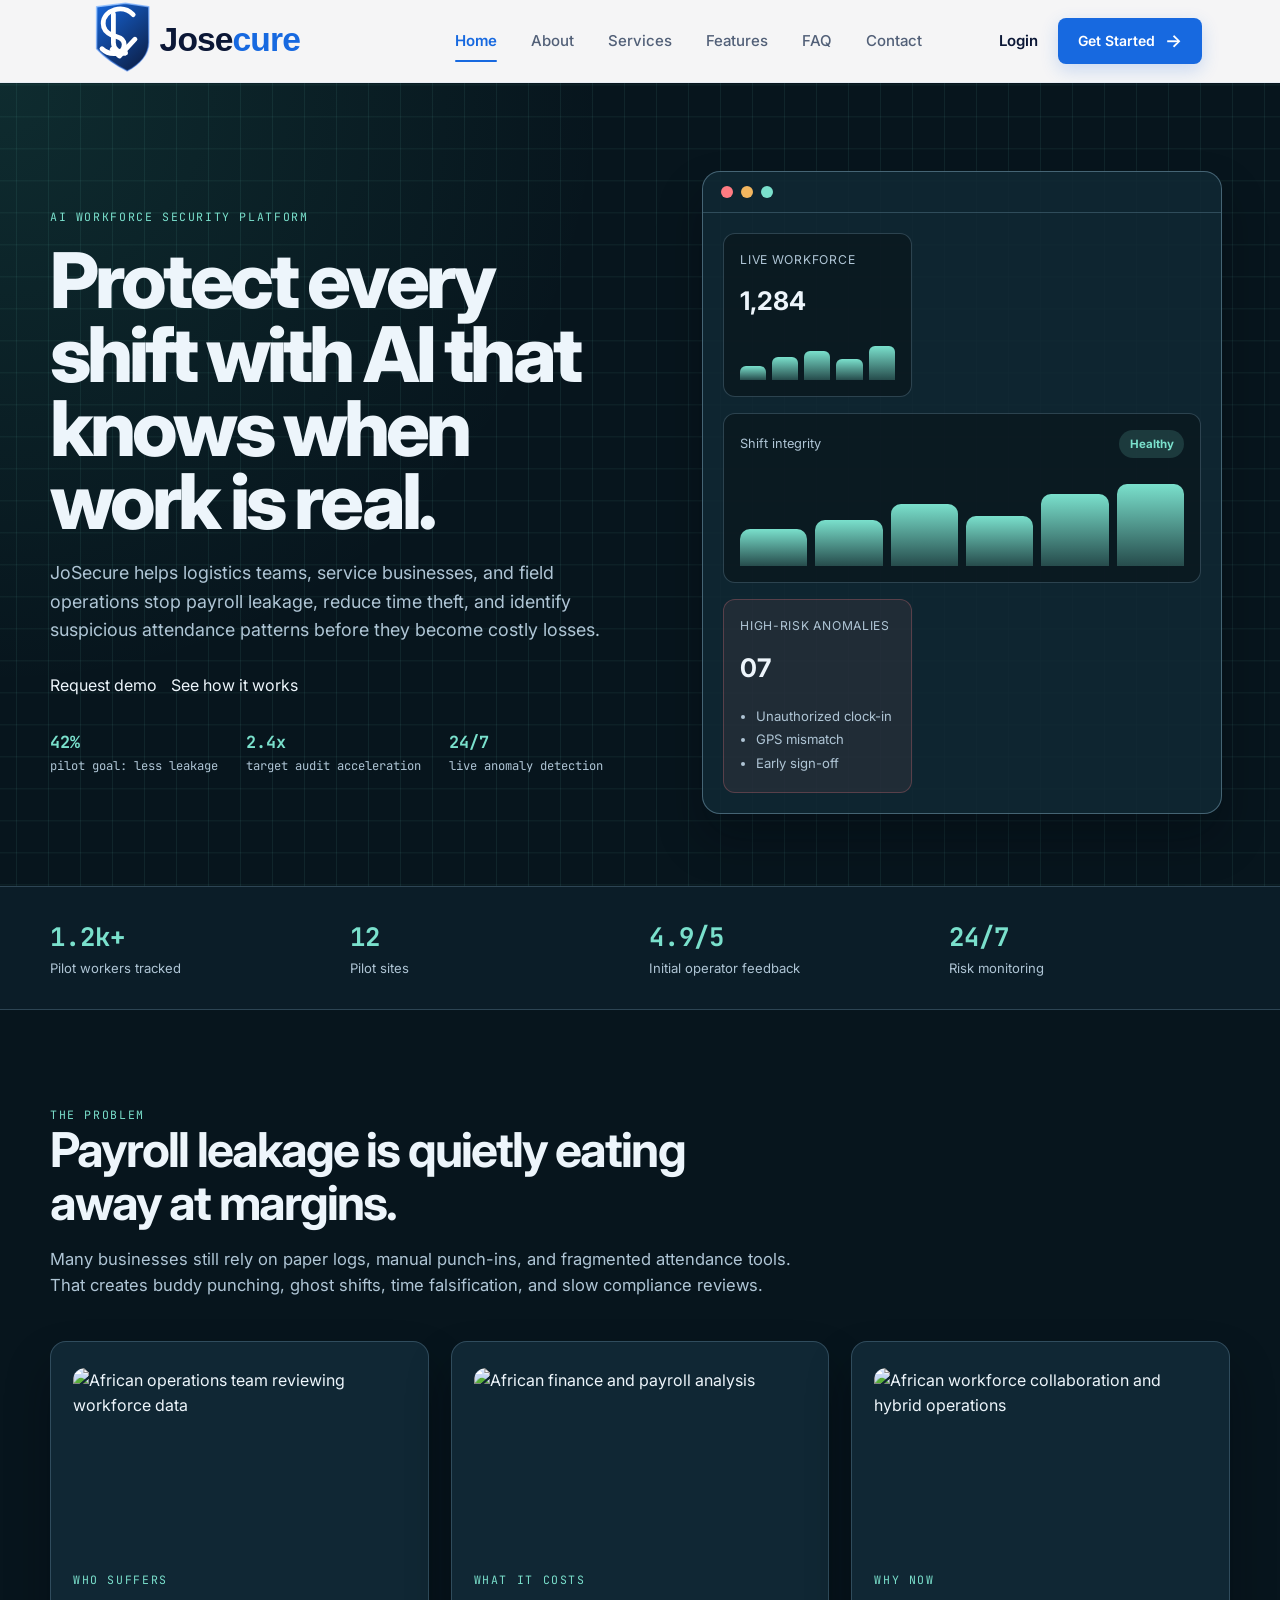
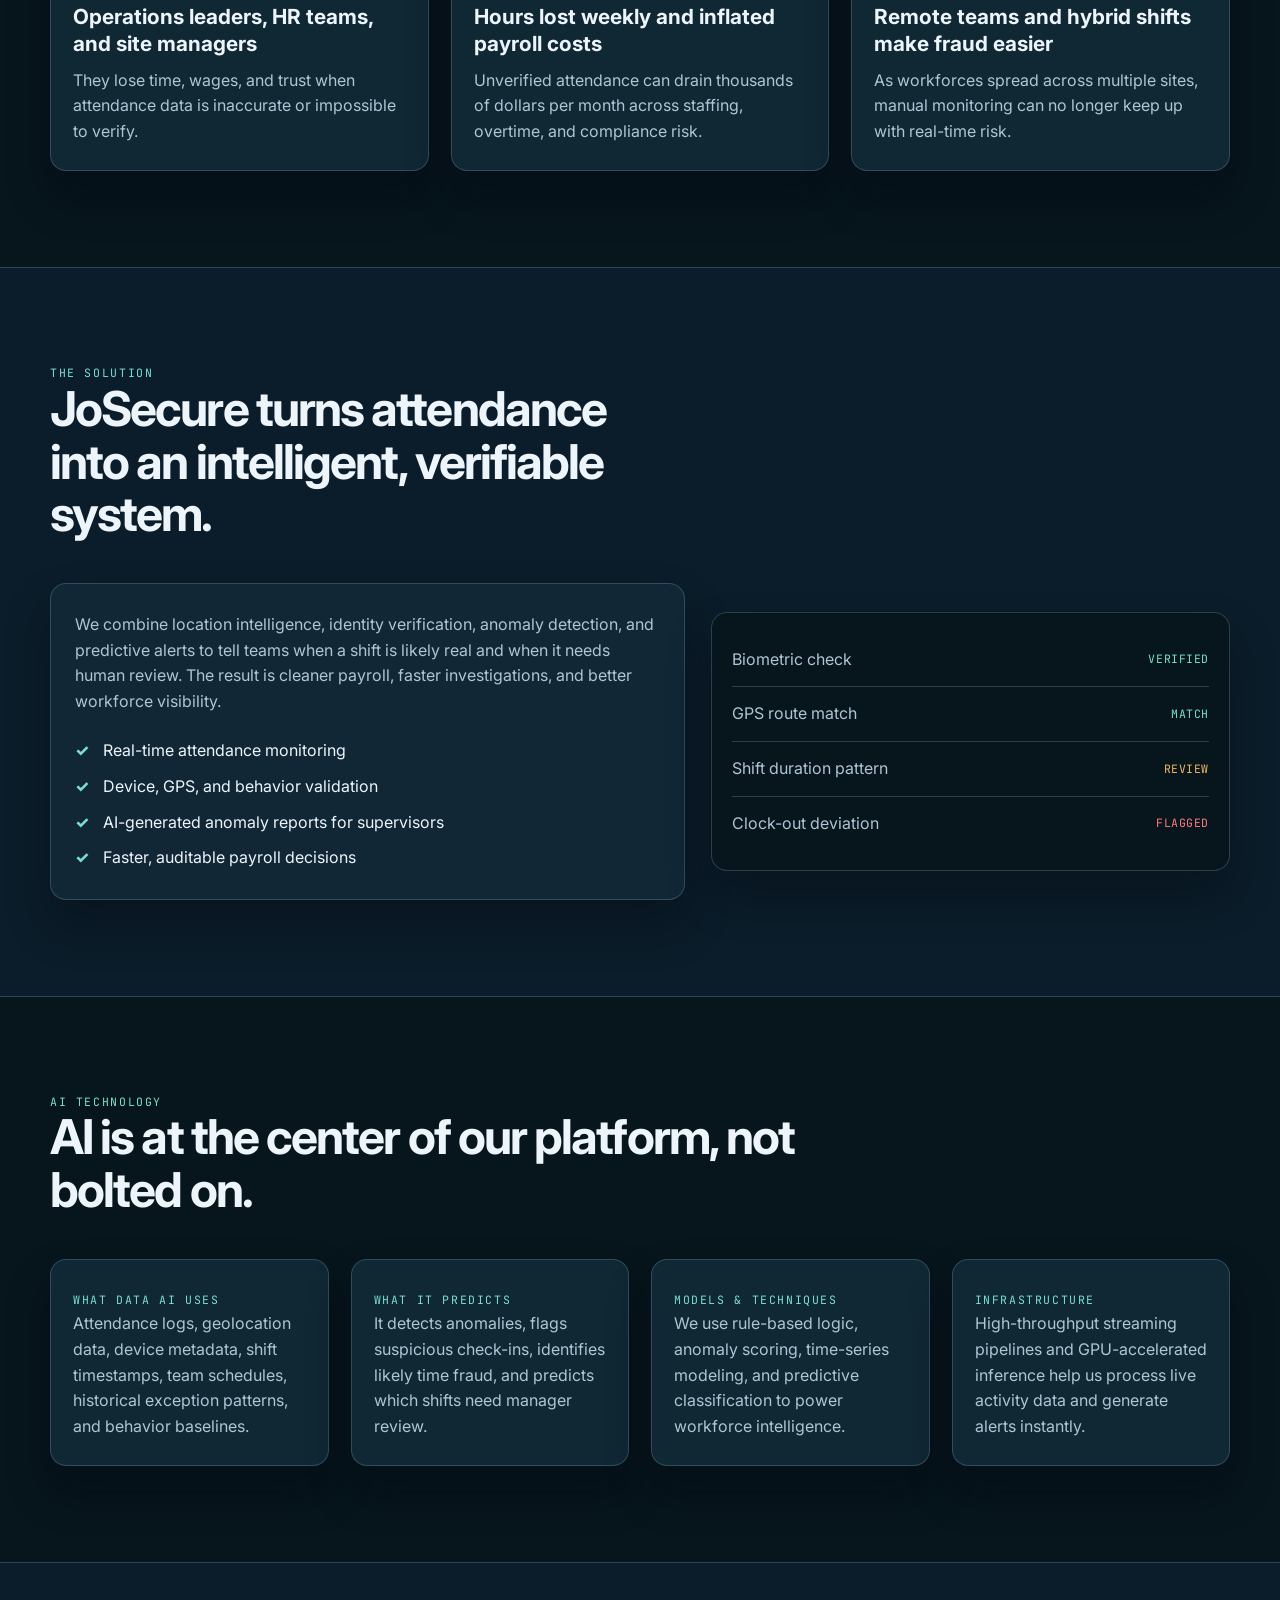
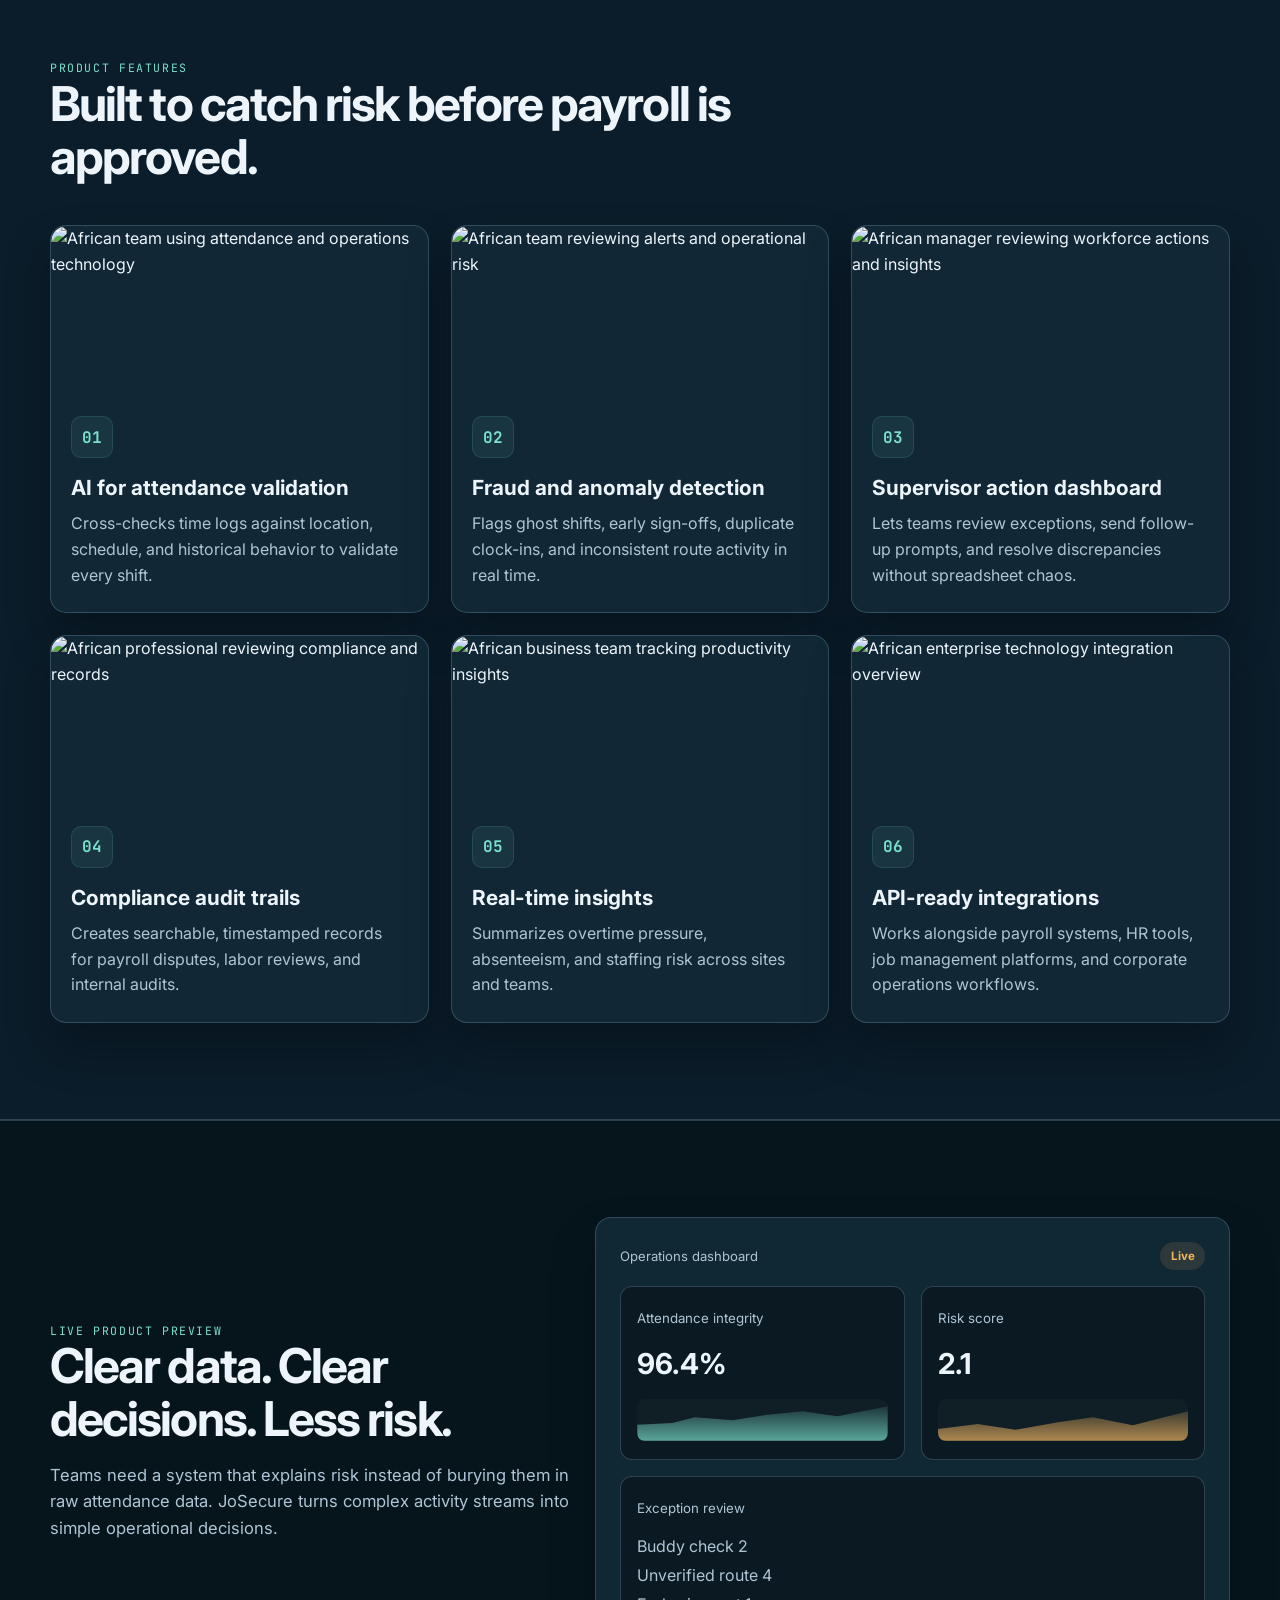
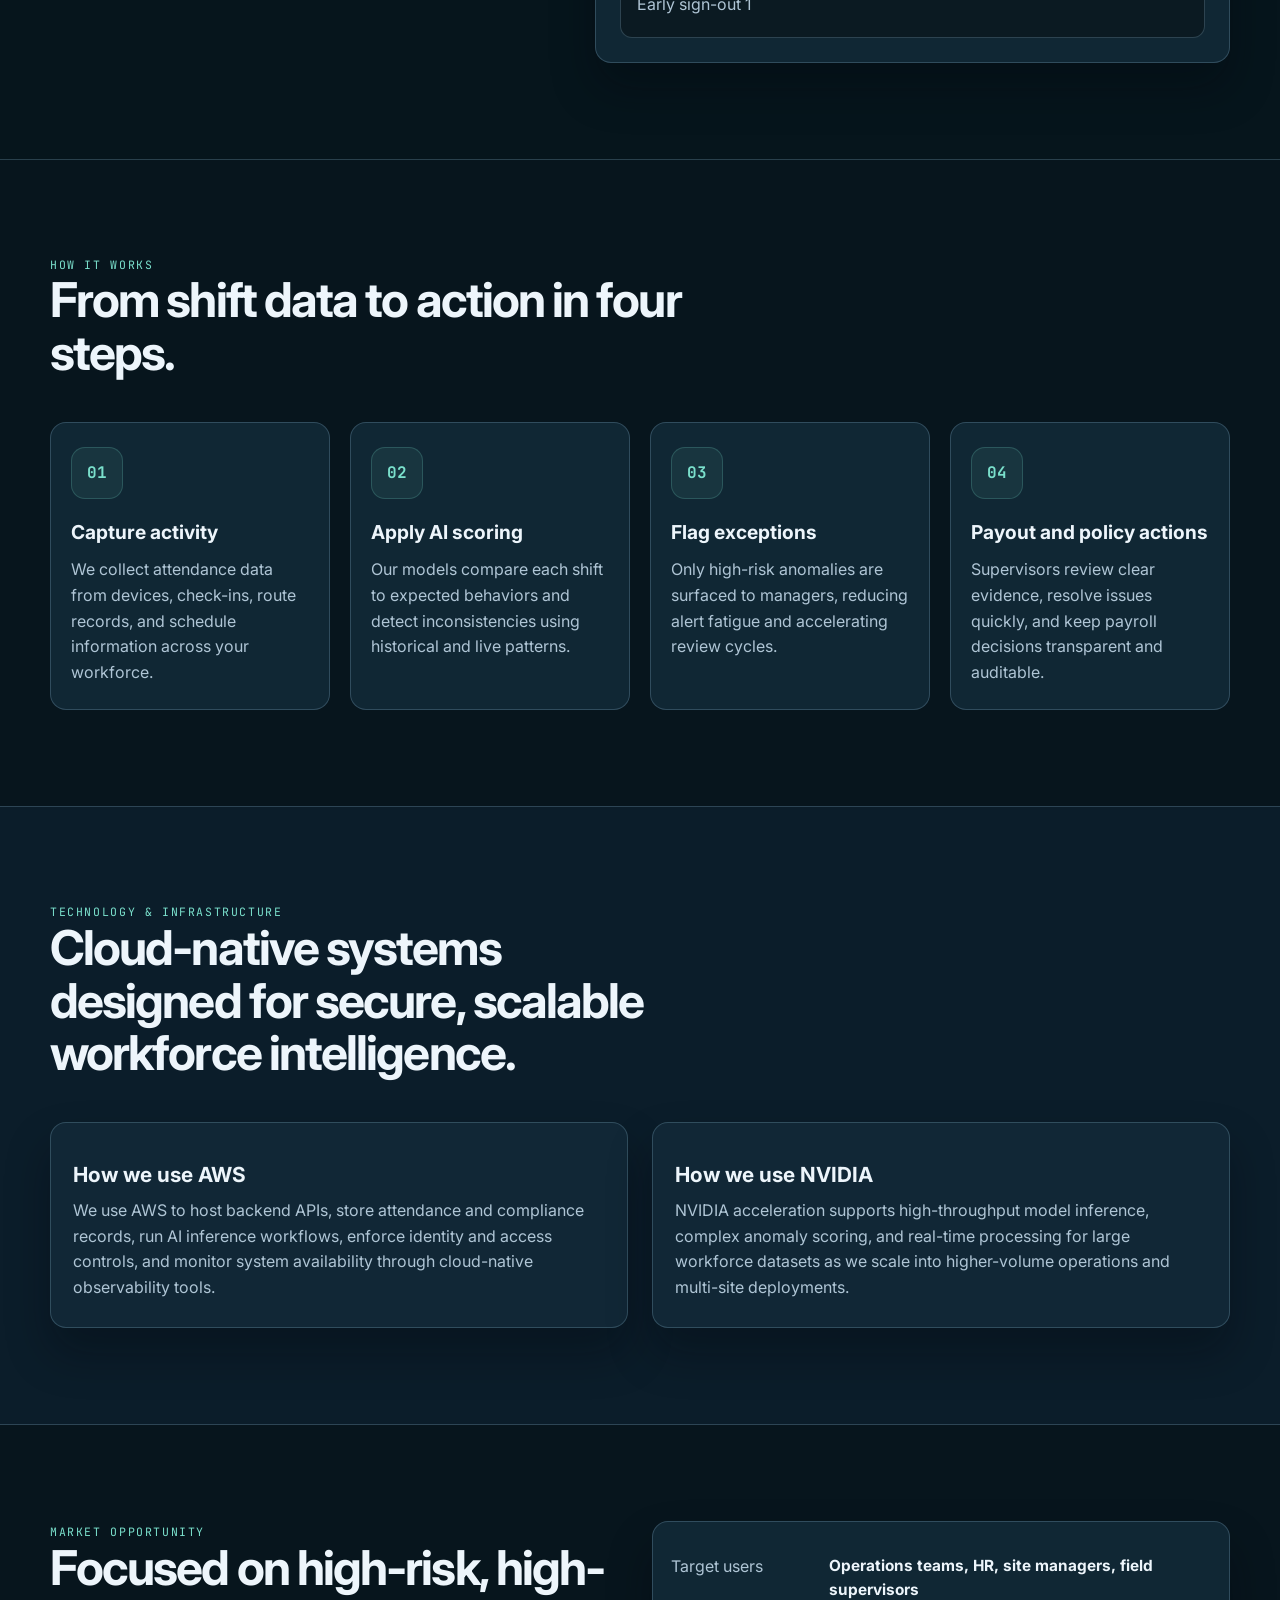
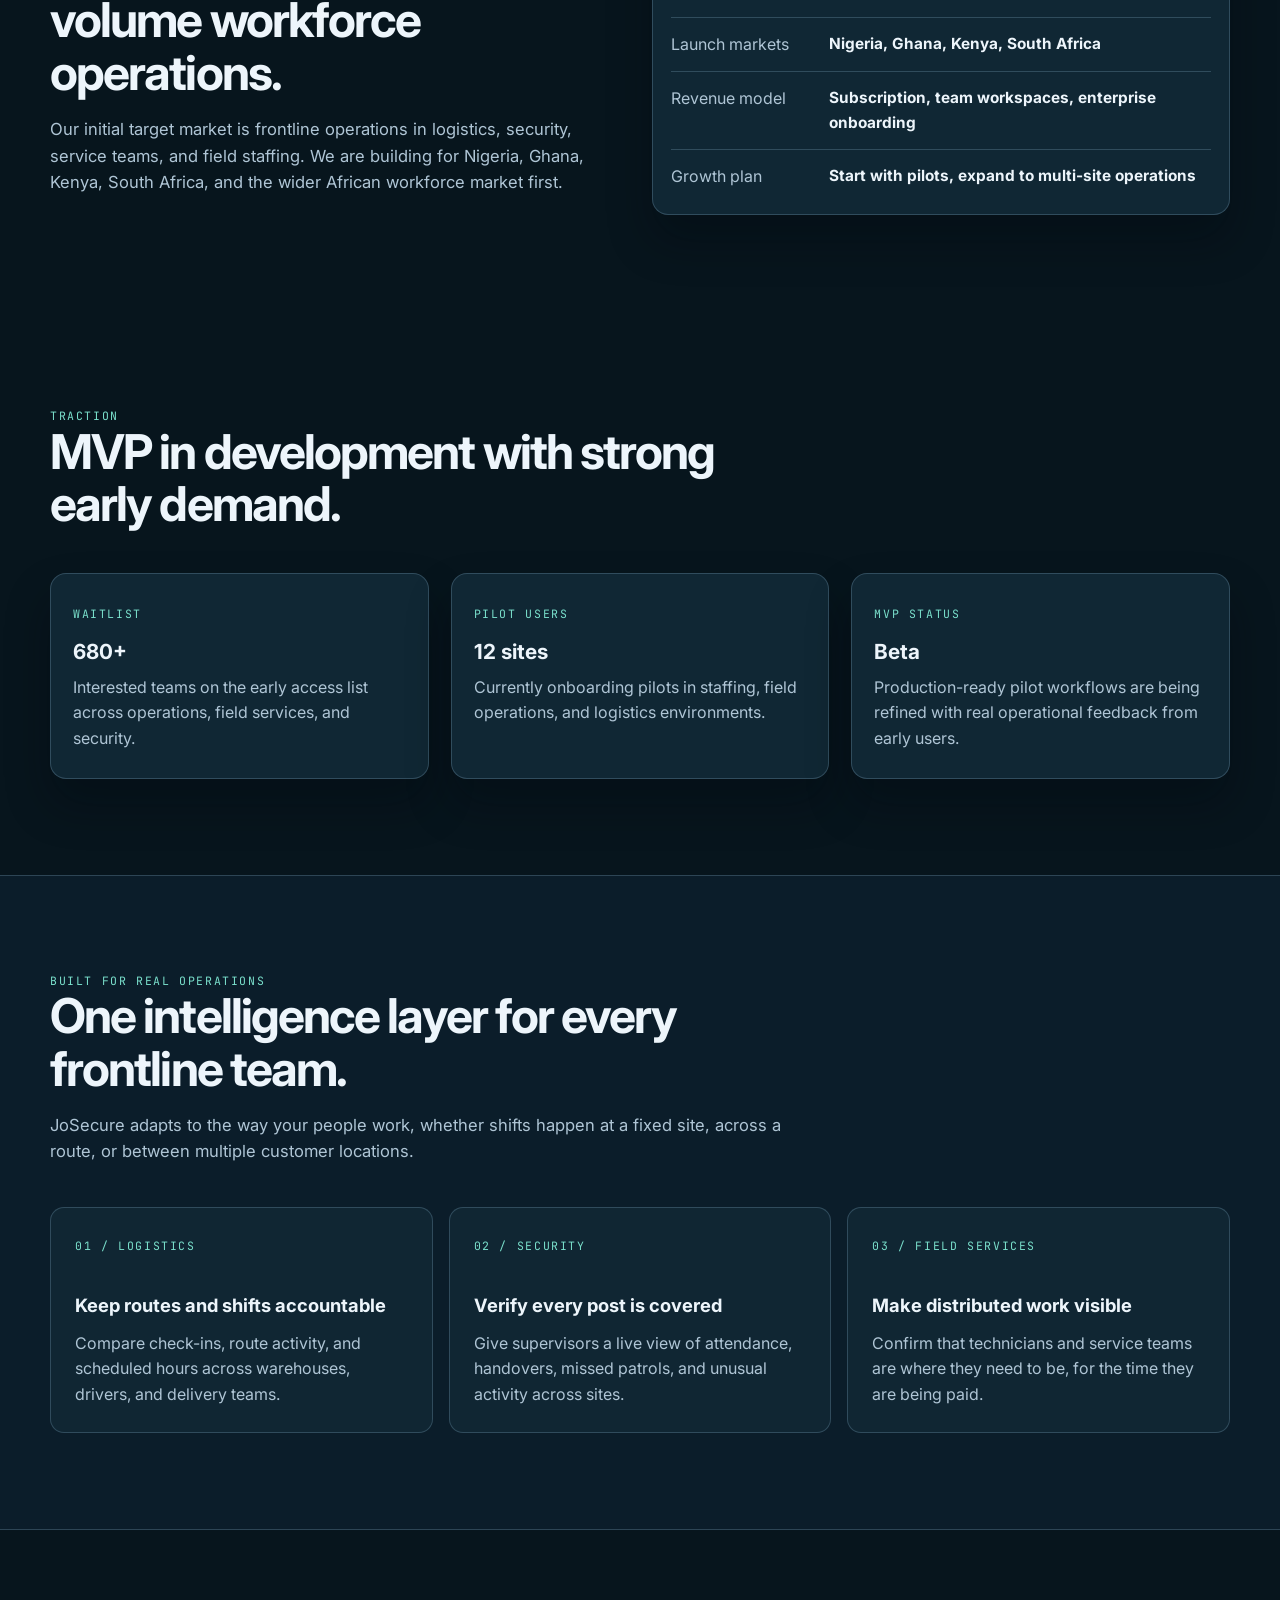
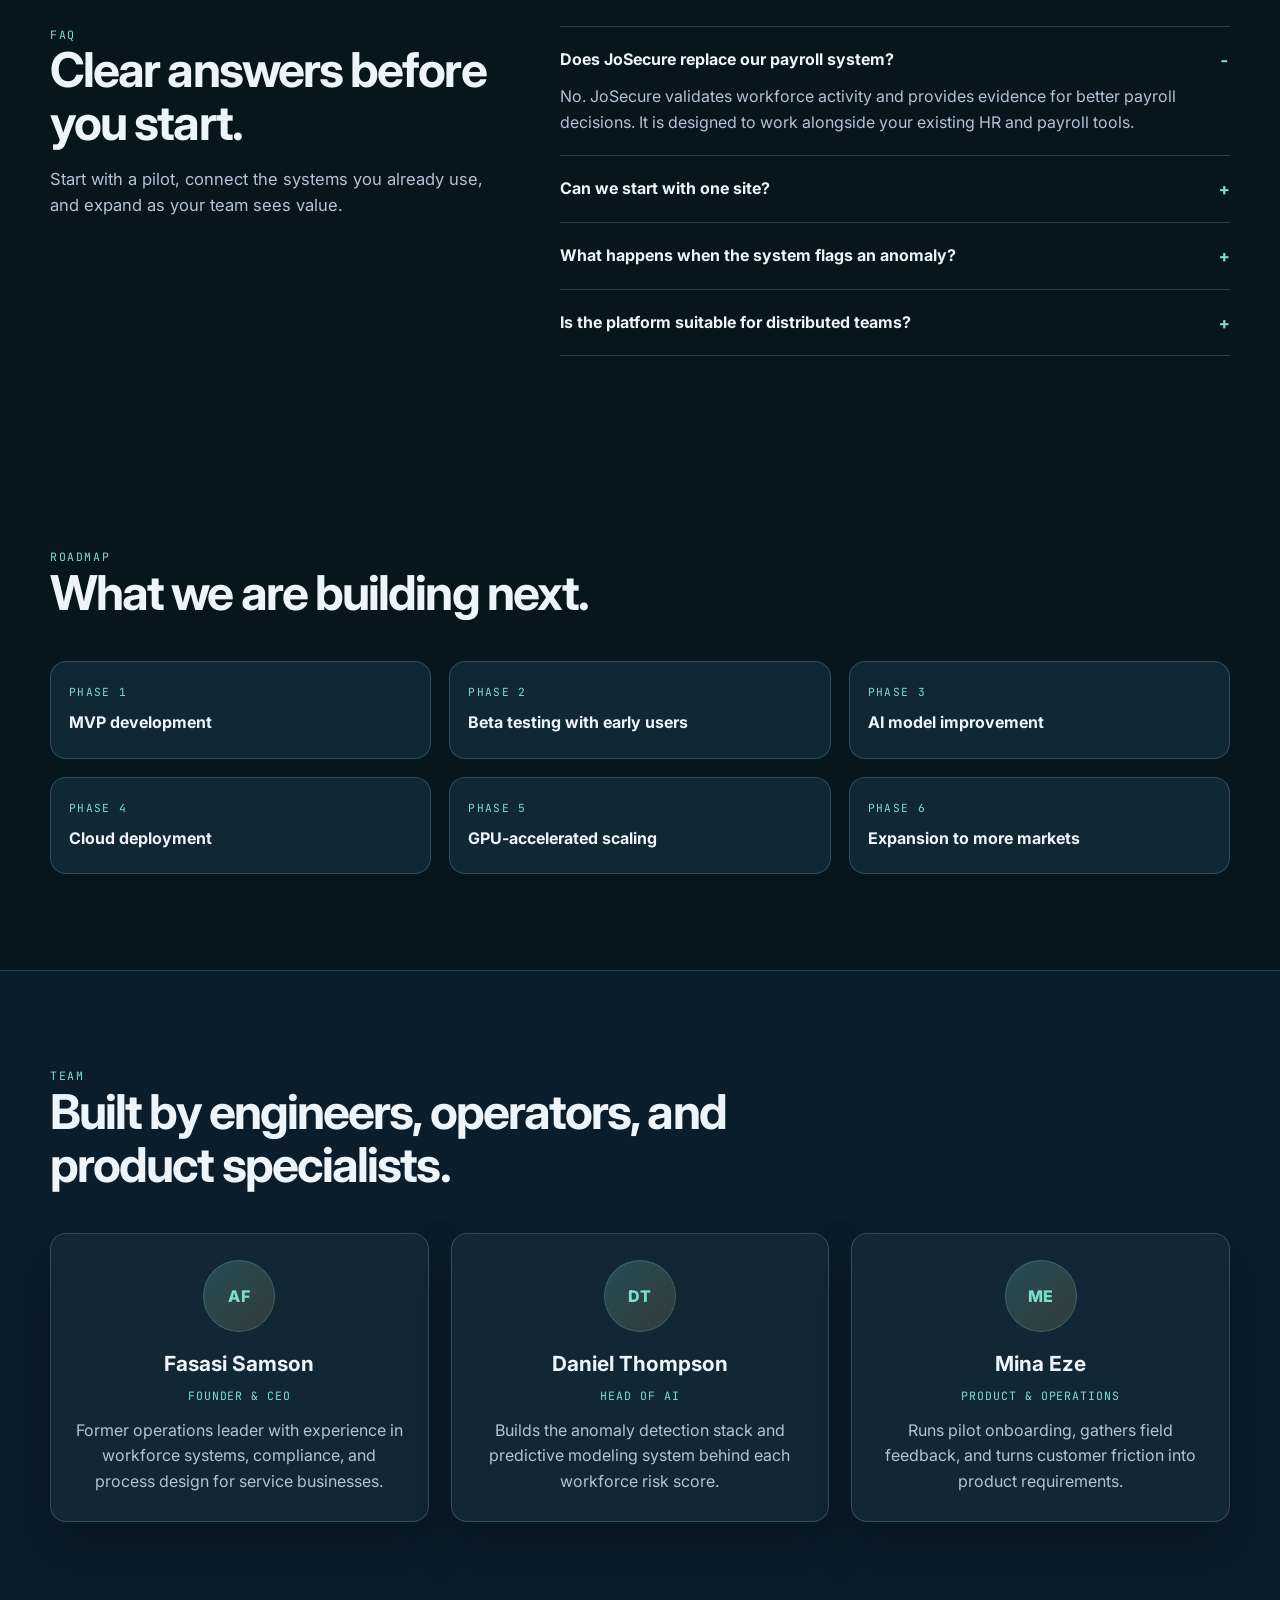
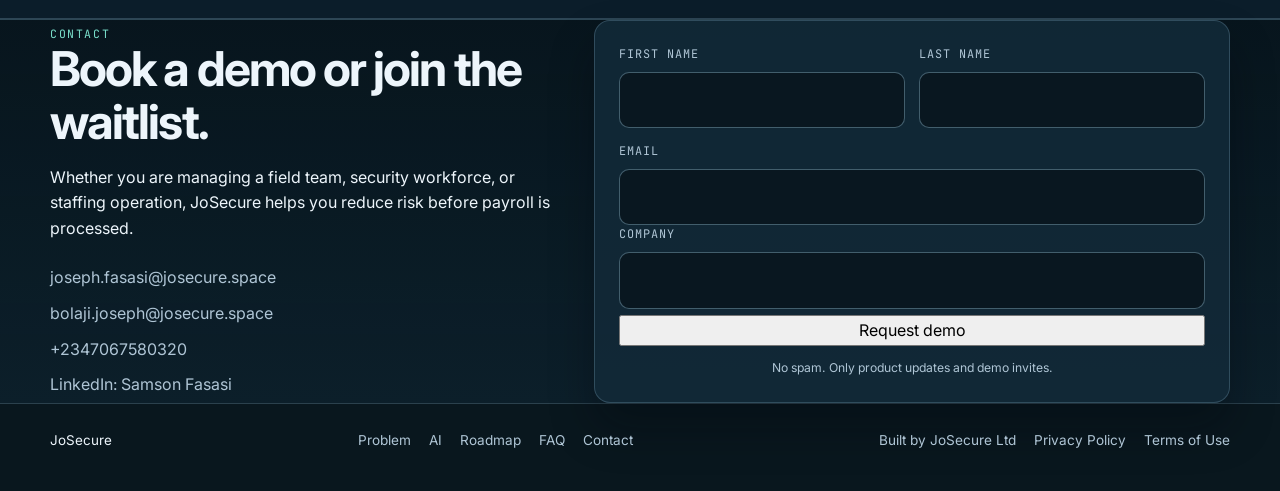
==== commit 361d64a3: "added" ====
--- a/index.html
+++ b/index.html
@@ -22,6 +22,7 @@
         <a href="#problem" class="nav-link">About</a>
         <a href="#solution" class="nav-link">Services</a>
         <a href="#ai" class="nav-link">Features</a>
+        <a href="#faq" class="nav-link">FAQ</a>
         <a href="#contact" class="nav-link">Contact</a>
       </div>
 
@@ -429,6 +430,63 @@
       </div>
     </section>
 
+    <section id="industries" class="section alt-section">
+      <div class="wrap">
+        <div class="section-head">
+          <div class="section-eyebrow">Built for real operations</div>
+          <h2>One intelligence layer for every frontline team.</h2>
+          <p class="section-sub">JoSecure adapts to the way your people work, whether shifts happen at a fixed site, across a route, or between multiple customer locations.</p>
+        </div>
+
+        <div class="industry-grid">
+          <article class="industry-card">
+            <span class="card-kicker">01 / Logistics</span>
+            <h3>Keep routes and shifts accountable</h3>
+            <p>Compare check-ins, route activity, and scheduled hours across warehouses, drivers, and delivery teams.</p>
+          </article>
+          <article class="industry-card">
+            <span class="card-kicker">02 / Security</span>
+            <h3>Verify every post is covered</h3>
+            <p>Give supervisors a live view of attendance, handovers, missed patrols, and unusual activity across sites.</p>
+          </article>
+          <article class="industry-card">
+            <span class="card-kicker">03 / Field services</span>
+            <h3>Make distributed work visible</h3>
+            <p>Confirm that technicians and service teams are where they need to be, for the time they are being paid.</p>
+          </article>
+        </div>
+      </div>
+    </section>
+
+    <section id="faq" class="section">
+      <div class="wrap faq-grid">
+        <div>
+          <div class="section-eyebrow">FAQ</div>
+          <h2>Clear answers before you start.</h2>
+          <p class="section-sub">Start with a pilot, connect the systems you already use, and expand as your team sees value.</p>
+        </div>
+
+        <div class="faq-list">
+          <details open>
+            <summary>Does JoSecure replace our payroll system?</summary>
+            <p>No. JoSecure validates workforce activity and provides evidence for better payroll decisions. It is designed to work alongside your existing HR and payroll tools.</p>
+          </details>
+          <details>
+            <summary>Can we start with one site?</summary>
+            <p>Yes. A focused pilot helps teams establish a baseline, test workflows, and measure leakage reduction before expanding to more locations.</p>
+          </details>
+          <details>
+            <summary>What happens when the system flags an anomaly?</summary>
+            <p>Managers receive a review-ready exception with the relevant time, location, device, and behavior signals so they can make the final decision.</p>
+          </details>
+          <details>
+            <summary>Is the platform suitable for distributed teams?</summary>
+            <p>Yes. The platform is designed for multi-site and field operations where attendance, location, and shift data need to be reviewed together.</p>
+          </details>
+        </div>
+      </div>
+    </section>
+
     <section id="roadmap" class="section">
       <div class="wrap">
         <div class="section-head">
@@ -553,6 +611,7 @@
         <a href="#problem">Problem</a>
         <a href="#ai">AI</a>
         <a href="#roadmap">Roadmap</a>
+        <a href="#faq">FAQ</a>
         <a href="#contact">Contact</a>
       </div>
 
--- a/style.css
+++ b/style.css
@@ -968,6 +968,73 @@
   color: var(--brand);
 }
 
+.industry-grid {
+  display: grid;
+  grid-template-columns: repeat(3, minmax(0, 1fr));
+  gap: 16px;
+}
+
+.industry-card {
+  min-height: 220px;
+  padding: 24px;
+  background: rgba(18, 42, 56, 0.72);
+  border: 1px solid var(--line);
+  border-radius: 14px;
+}
+
+.industry-card h3 {
+  margin: 34px 0 10px;
+  font-size: 1.15rem;
+}
+
+.industry-card p,
+.faq-list p {
+  margin: 0;
+  color: var(--muted);
+}
+
+.faq-grid {
+  display: grid;
+  grid-template-columns: 0.8fr 1.2fr;
+  gap: 64px;
+  align-items: start;
+}
+
+.faq-list {
+  border-top: 1px solid var(--line);
+}
+
+.faq-list details {
+  border-bottom: 1px solid var(--line);
+  padding: 20px 0;
+}
+
+.faq-list summary {
+  cursor: pointer;
+  list-style: none;
+  padding-right: 28px;
+  position: relative;
+  font-weight: 700;
+}
+
+.faq-list summary::-webkit-details-marker { display: none; }
+
+.faq-list summary::after {
+  content: "+";
+  position: absolute;
+  right: 0;
+  color: var(--brand);
+  font-family: var(--mono);
+  font-size: 1.1rem;
+}
+
+.faq-list details[open] summary::after { content: "-"; }
+
+.faq-list details p {
+  margin-top: 12px;
+  max-width: 620px;
+}
+
 .contact-form {
   padding: 24px;
 }
@@ -1058,6 +1125,7 @@
   .market-grid,
   .cta-grid,
   .infra-grid,
+  .industry-grid,
   .team-grid,
   .traction-grid,
   .problem-grid,
@@ -1083,6 +1151,8 @@
     grid-template-columns: 1fr;
   }
 
+  .faq-grid { grid-template-columns: 1fr; gap: 32px; }
+
   .stats-grid { grid-template-columns: repeat(2, minmax(0, 1fr)); }
   .dashboard-window { width: 100%; }
 }
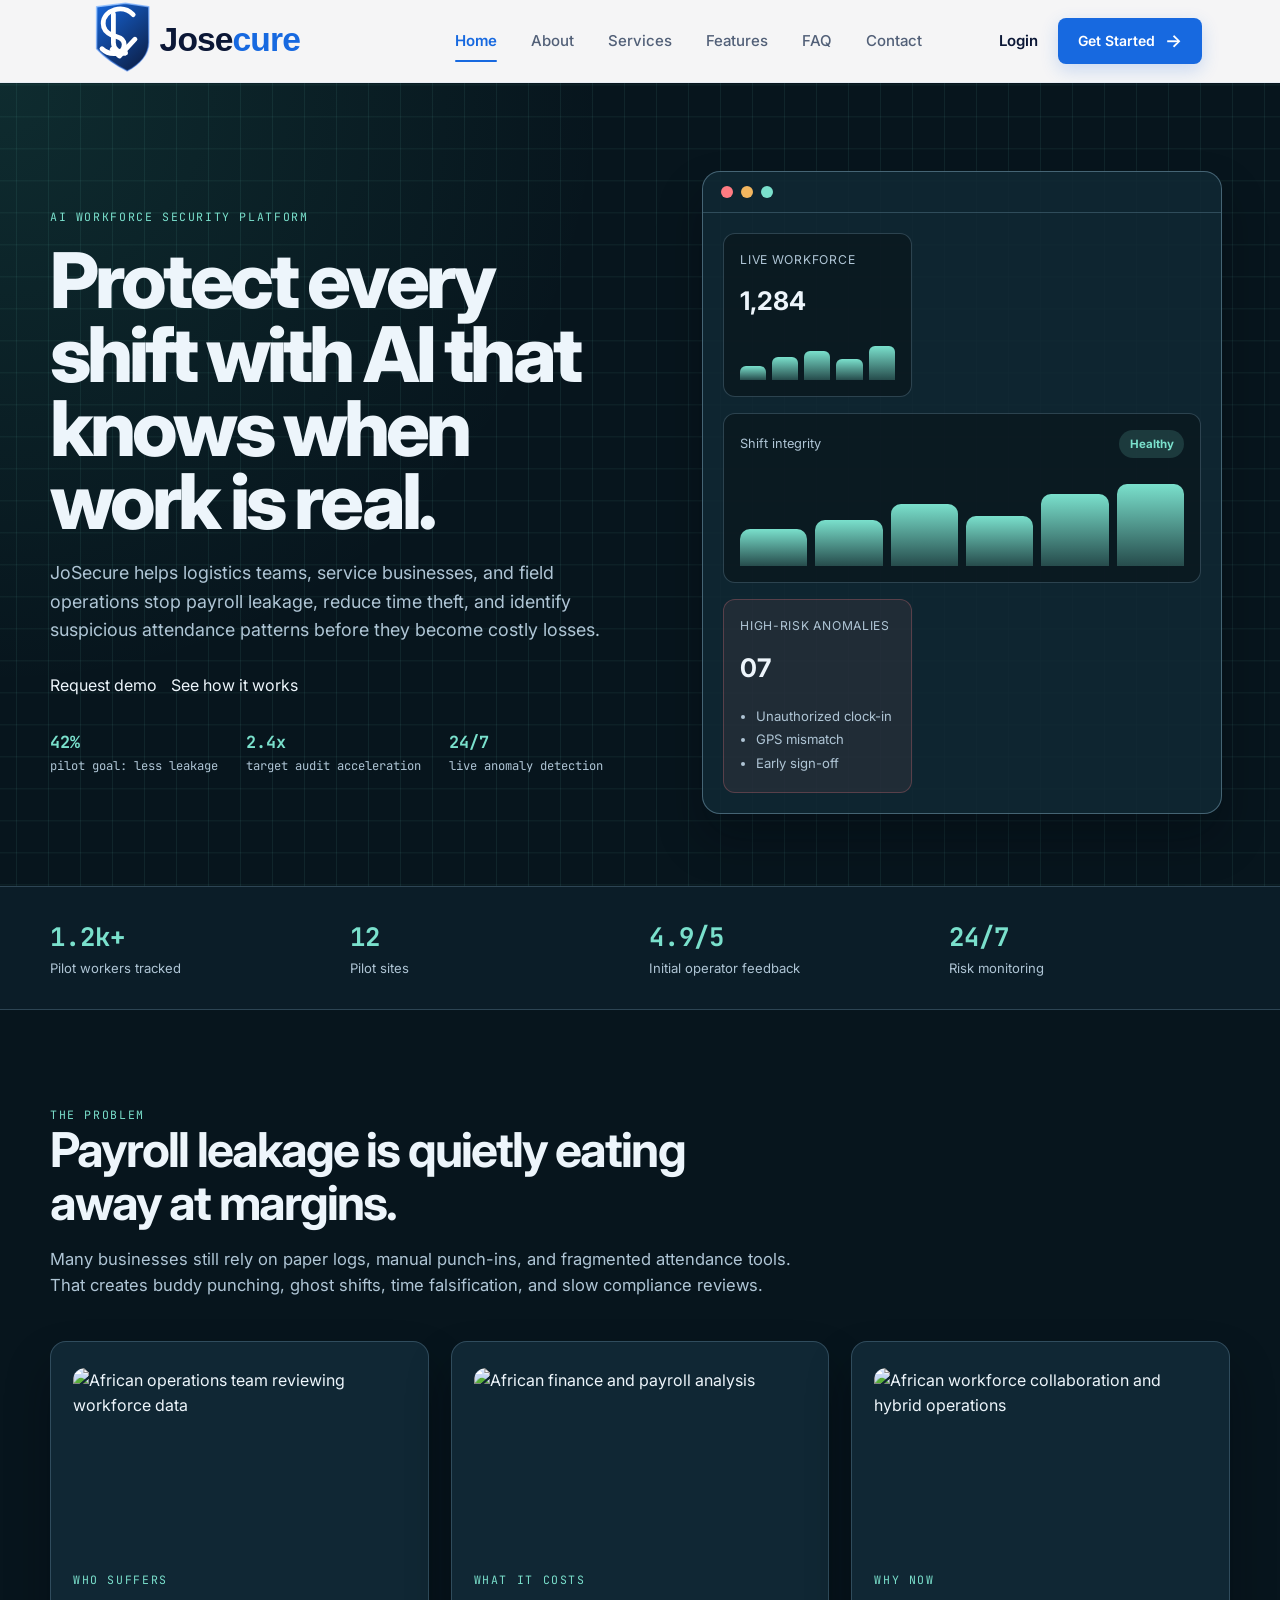
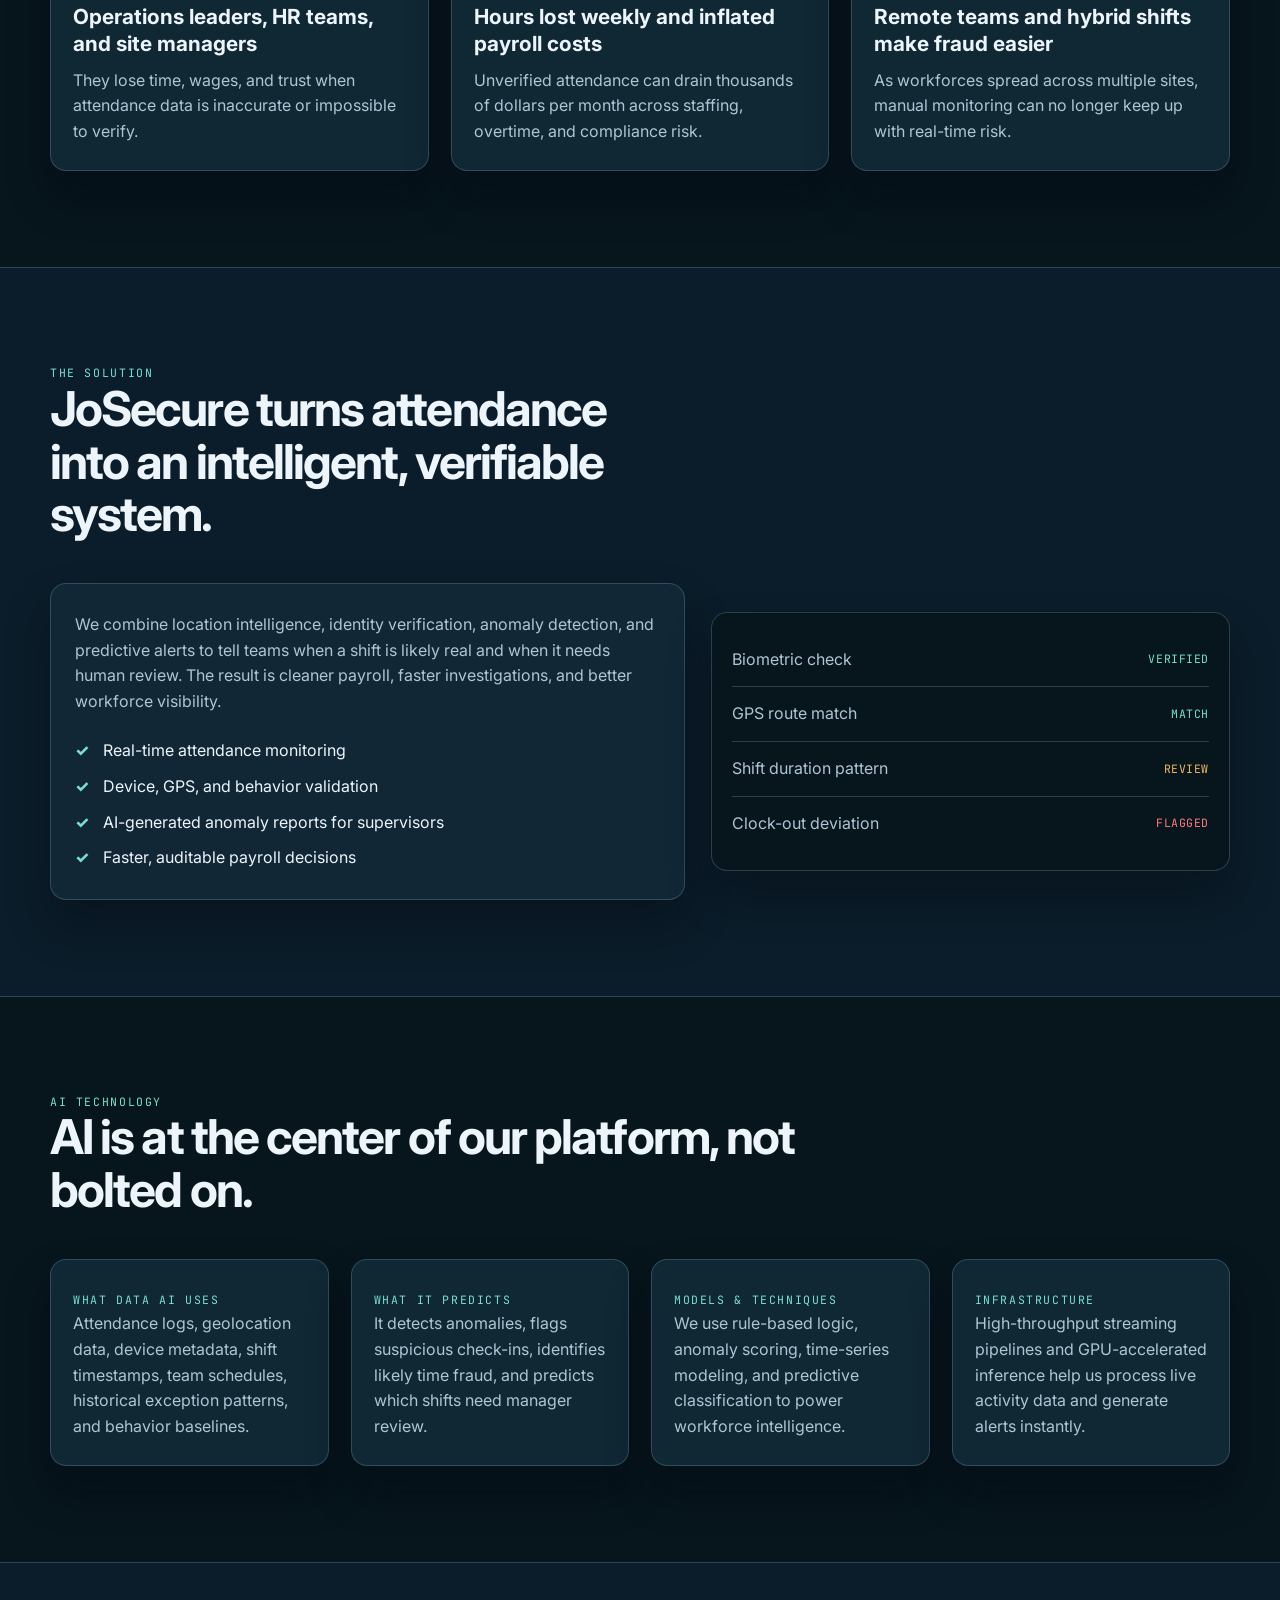
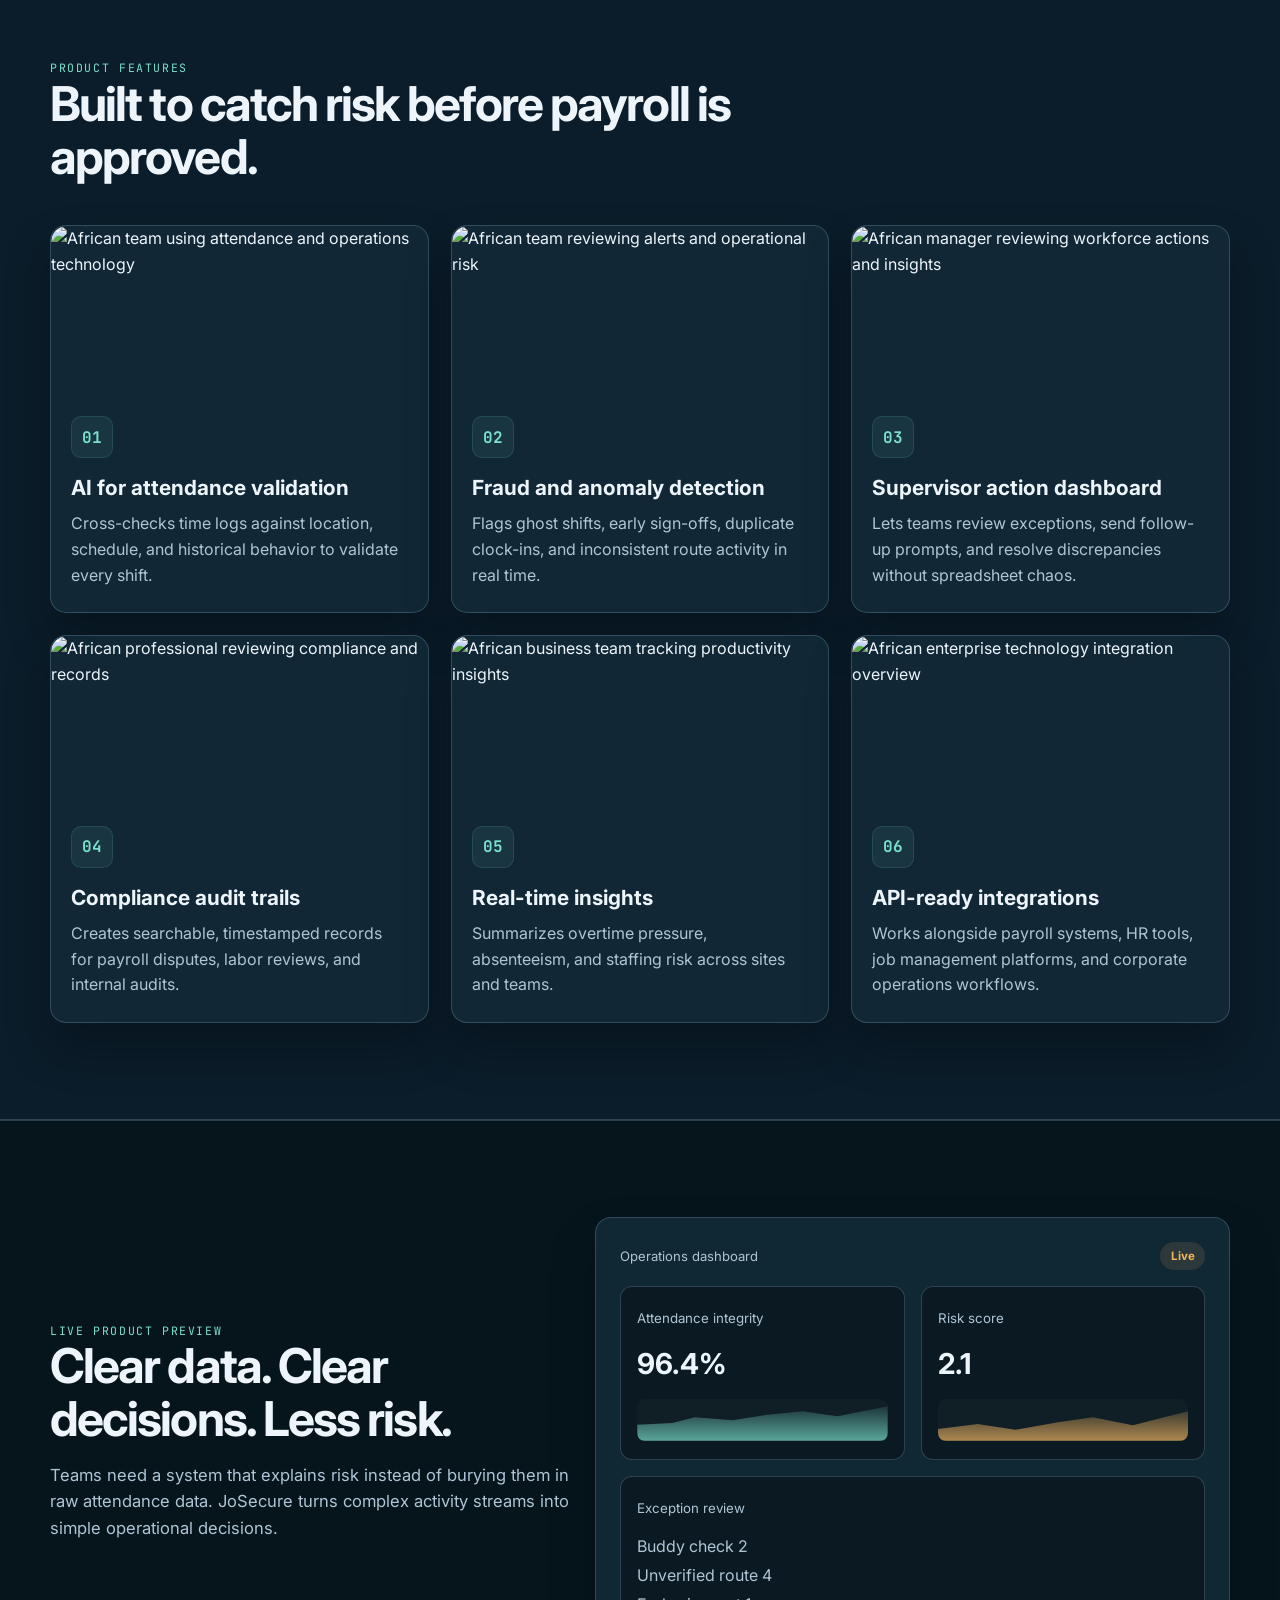
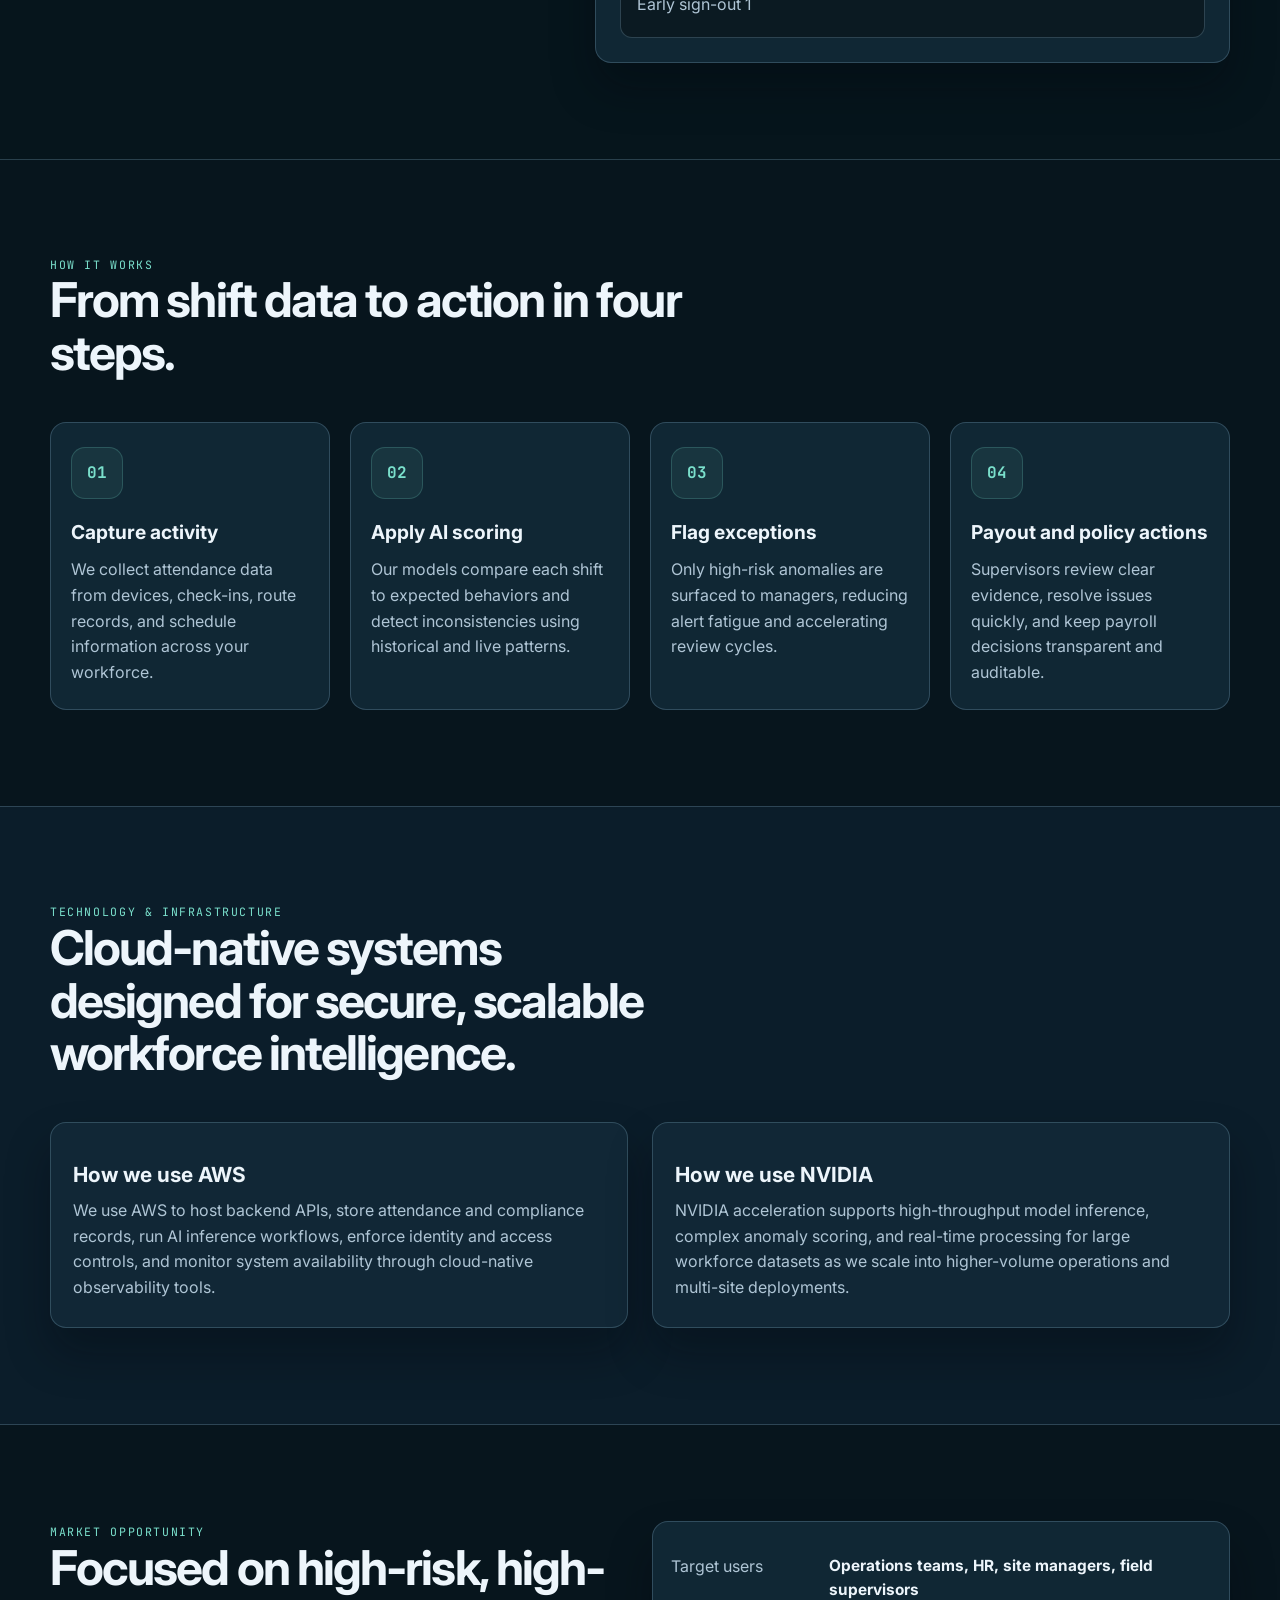
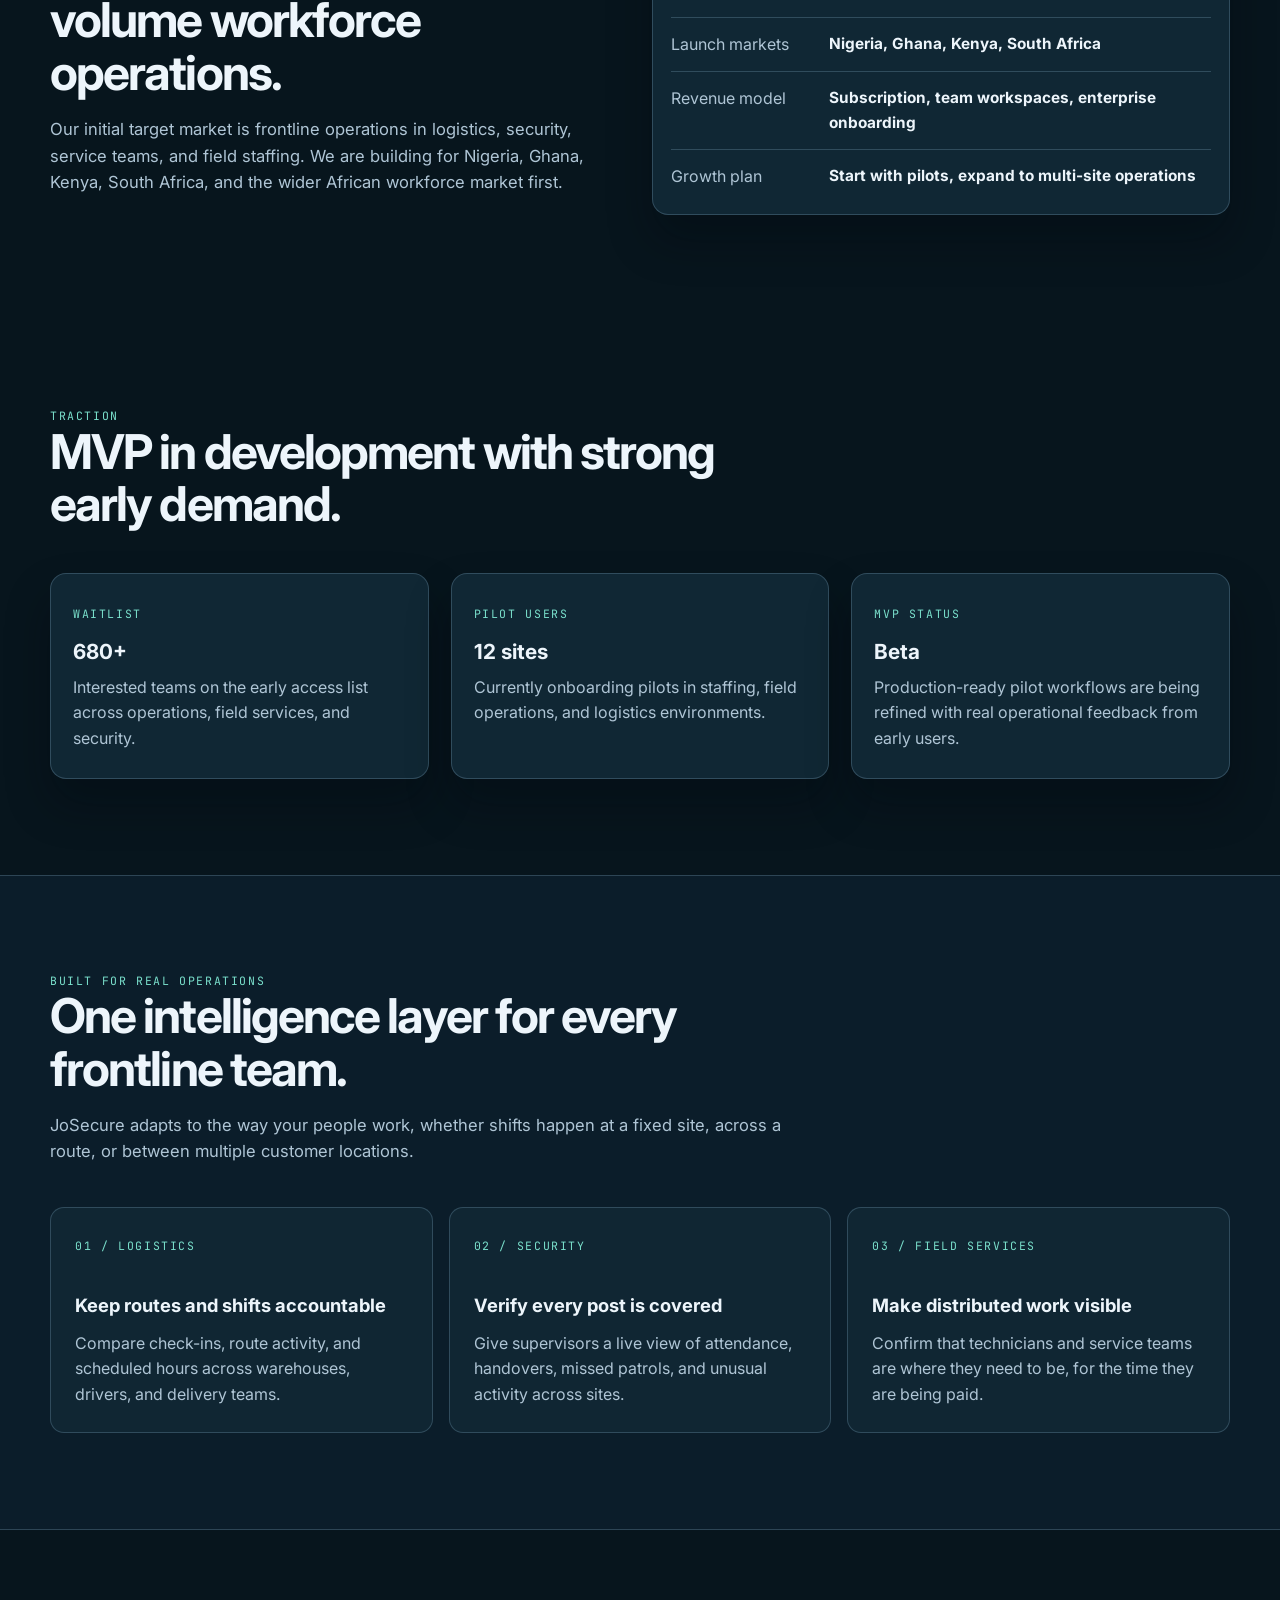
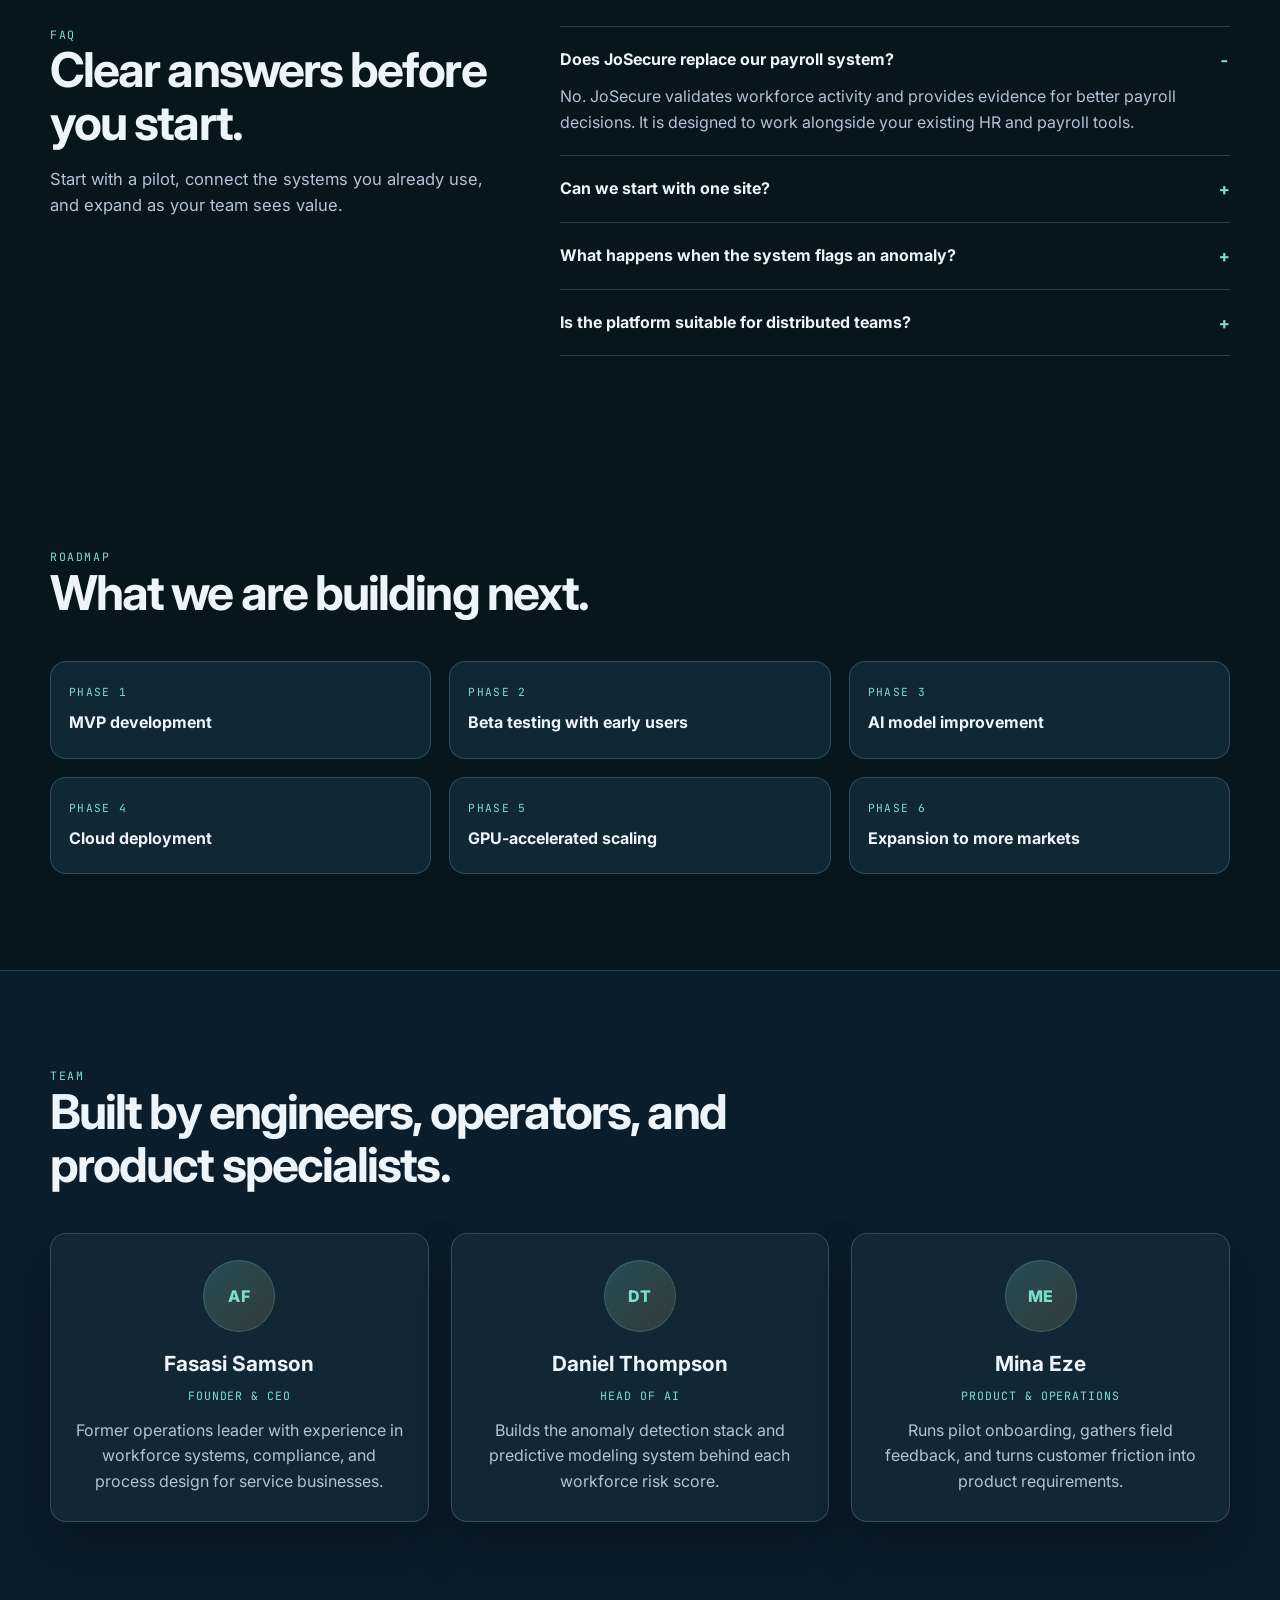
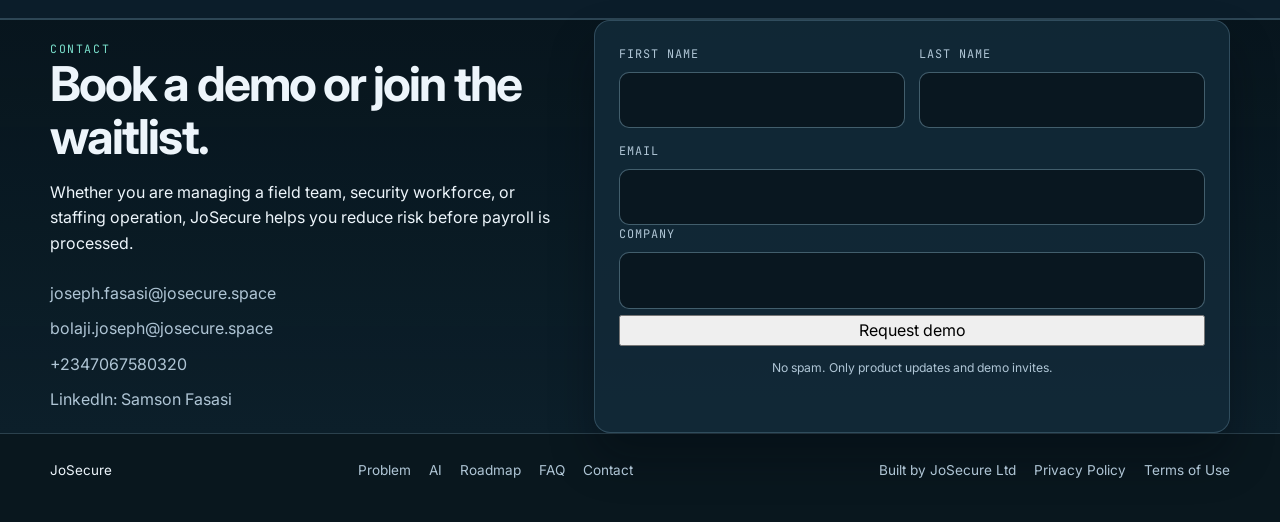
==== commit a4c7ef9a: "demo" ====
--- a/index.html
+++ b/index.html
@@ -569,7 +569,7 @@
           </div>
         </div>
 
-        <form class="contact-form" action="#" method="post">
+        <form id="demo-form" class="contact-form" action="mailto:bolaji.joseph@josecure.space" method="post" enctype="text/plain">
           <div class="form-row">
             <div class="field">
               <label for="first-name">First name</label>
@@ -593,6 +593,7 @@
 
           <button class="btn btn-primary full-width" type="submit">Request demo</button>
           <div class="form-note">No spam. Only product updates and demo invites.</div>
+          <p id="form-status" class="form-status" role="status" aria-live="polite"></p>
         </form>
       </div>
     </section>
@@ -622,5 +623,24 @@
       </div>
     </div>
   </footer>
+  <script>
+    const demoForm = document.querySelector('#demo-form');
+    const formStatus = document.querySelector('#form-status');
+
+    demoForm.addEventListener('submit', (event) => {
+      event.preventDefault();
+
+      const formData = new FormData(demoForm);
+      const subject = `JoSecure demo request from ${formData.get('first-name')} ${formData.get('last-name')}`;
+      const body = [
+        `Name: ${formData.get('first-name')} ${formData.get('last-name')}`,
+        `Email: ${formData.get('email')}`,
+        `Company: ${formData.get('company')}`
+      ].join('\n');
+
+      window.location.href = `mailto:bolaji.joseph@josecure.space?subject=${encodeURIComponent(subject)}&body=${encodeURIComponent(body)}`;
+      formStatus.textContent = 'Your email app is opening with the demo request ready to send.';
+    });
+  </script>
 </body>
 </html>
--- a/style.css
+++ b/style.css
@@ -1086,6 +1086,14 @@
   font-size: 0.76rem;
 }
 
+.form-status {
+  min-height: 1.4em;
+  margin: 12px 0 0;
+  color: var(--brand);
+  font-size: 0.82rem;
+  text-align: center;
+}
+
 .site-footer {
   border-top: 1px solid var(--line);
   background: rgba(10, 24, 31, 0.95);
